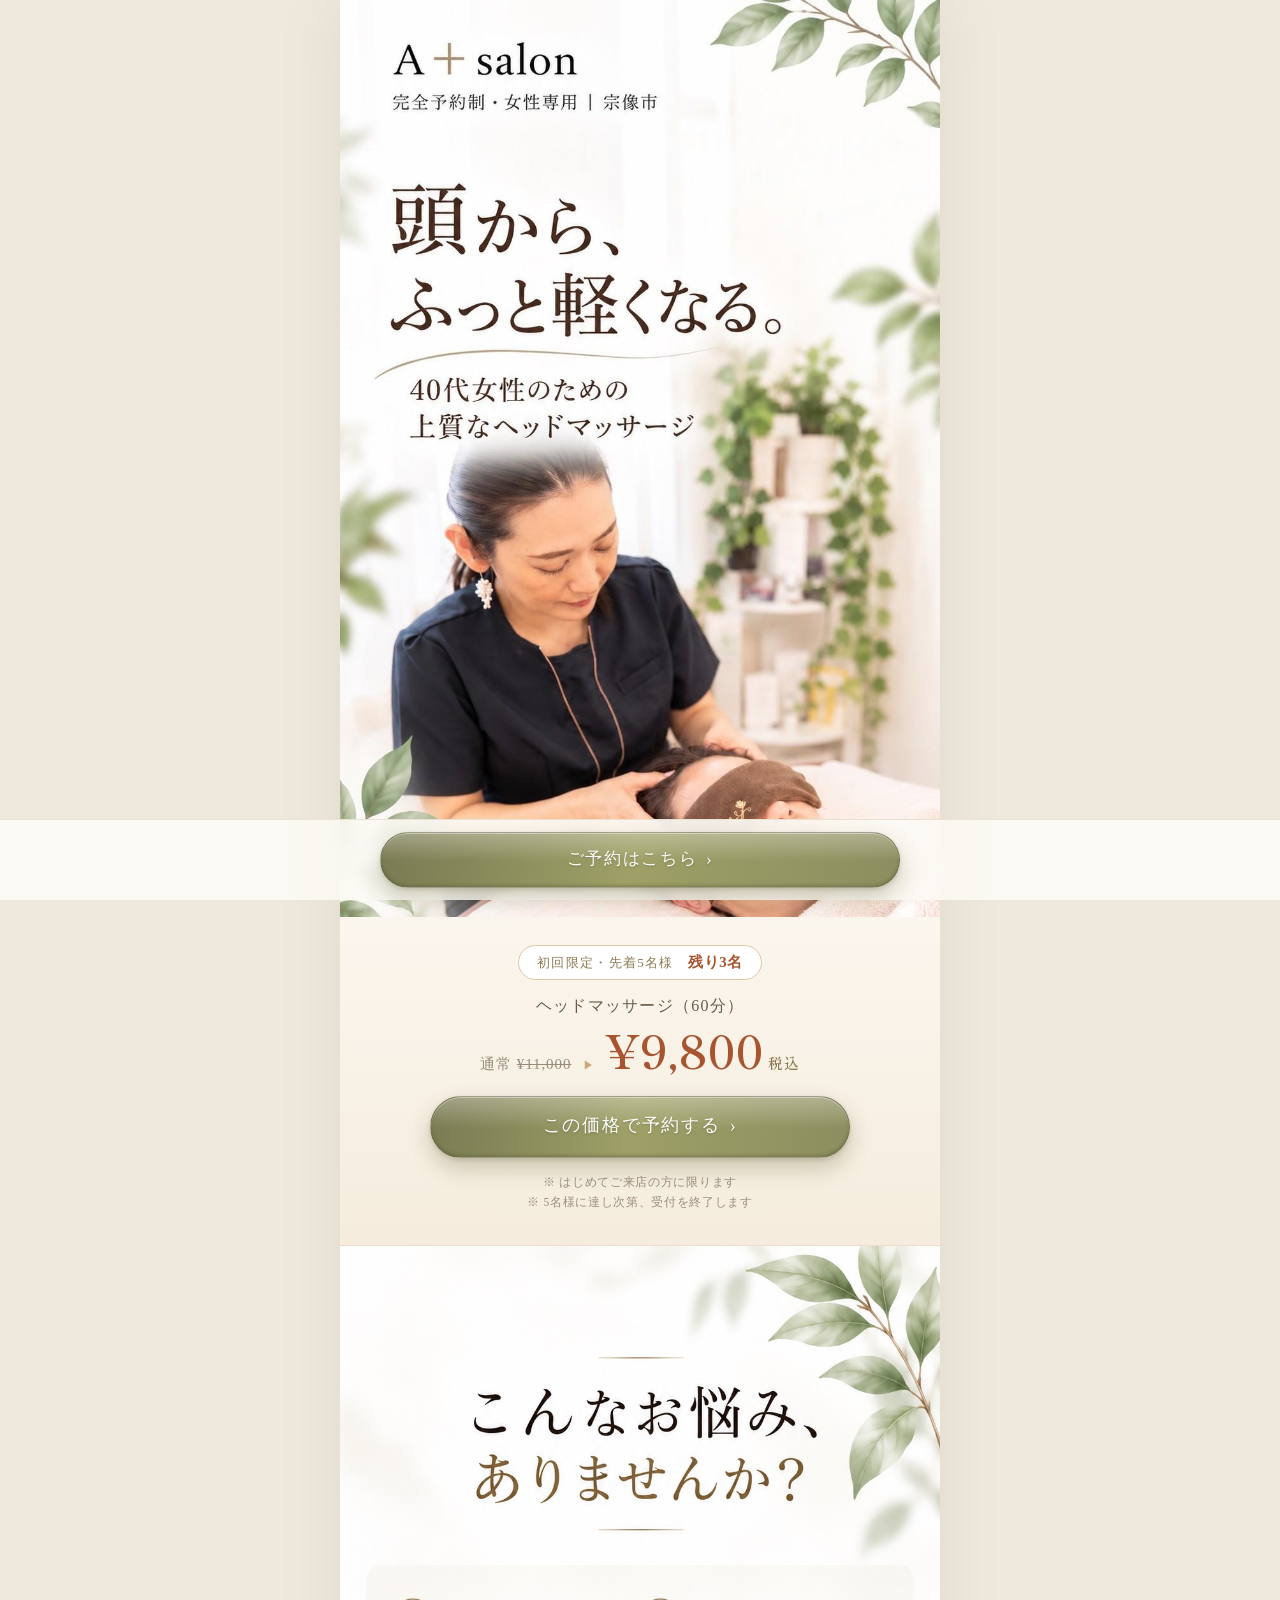
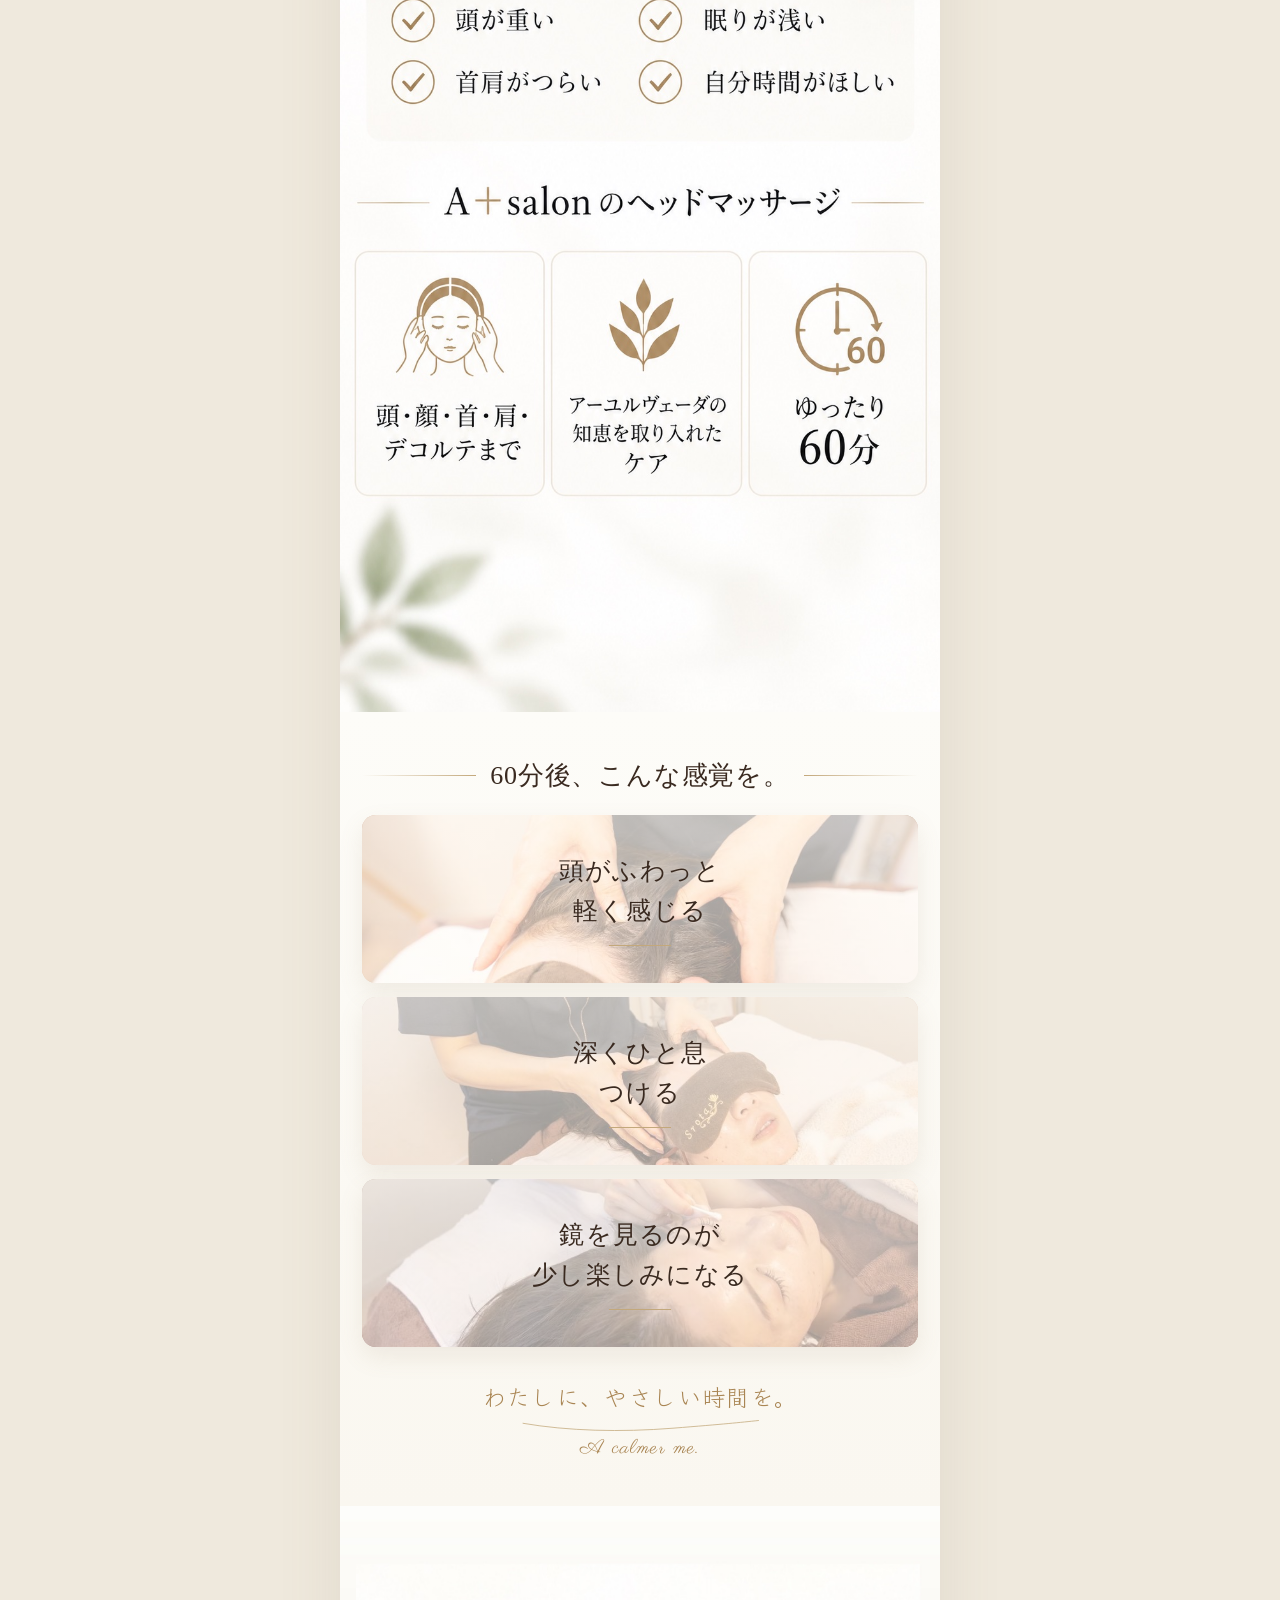
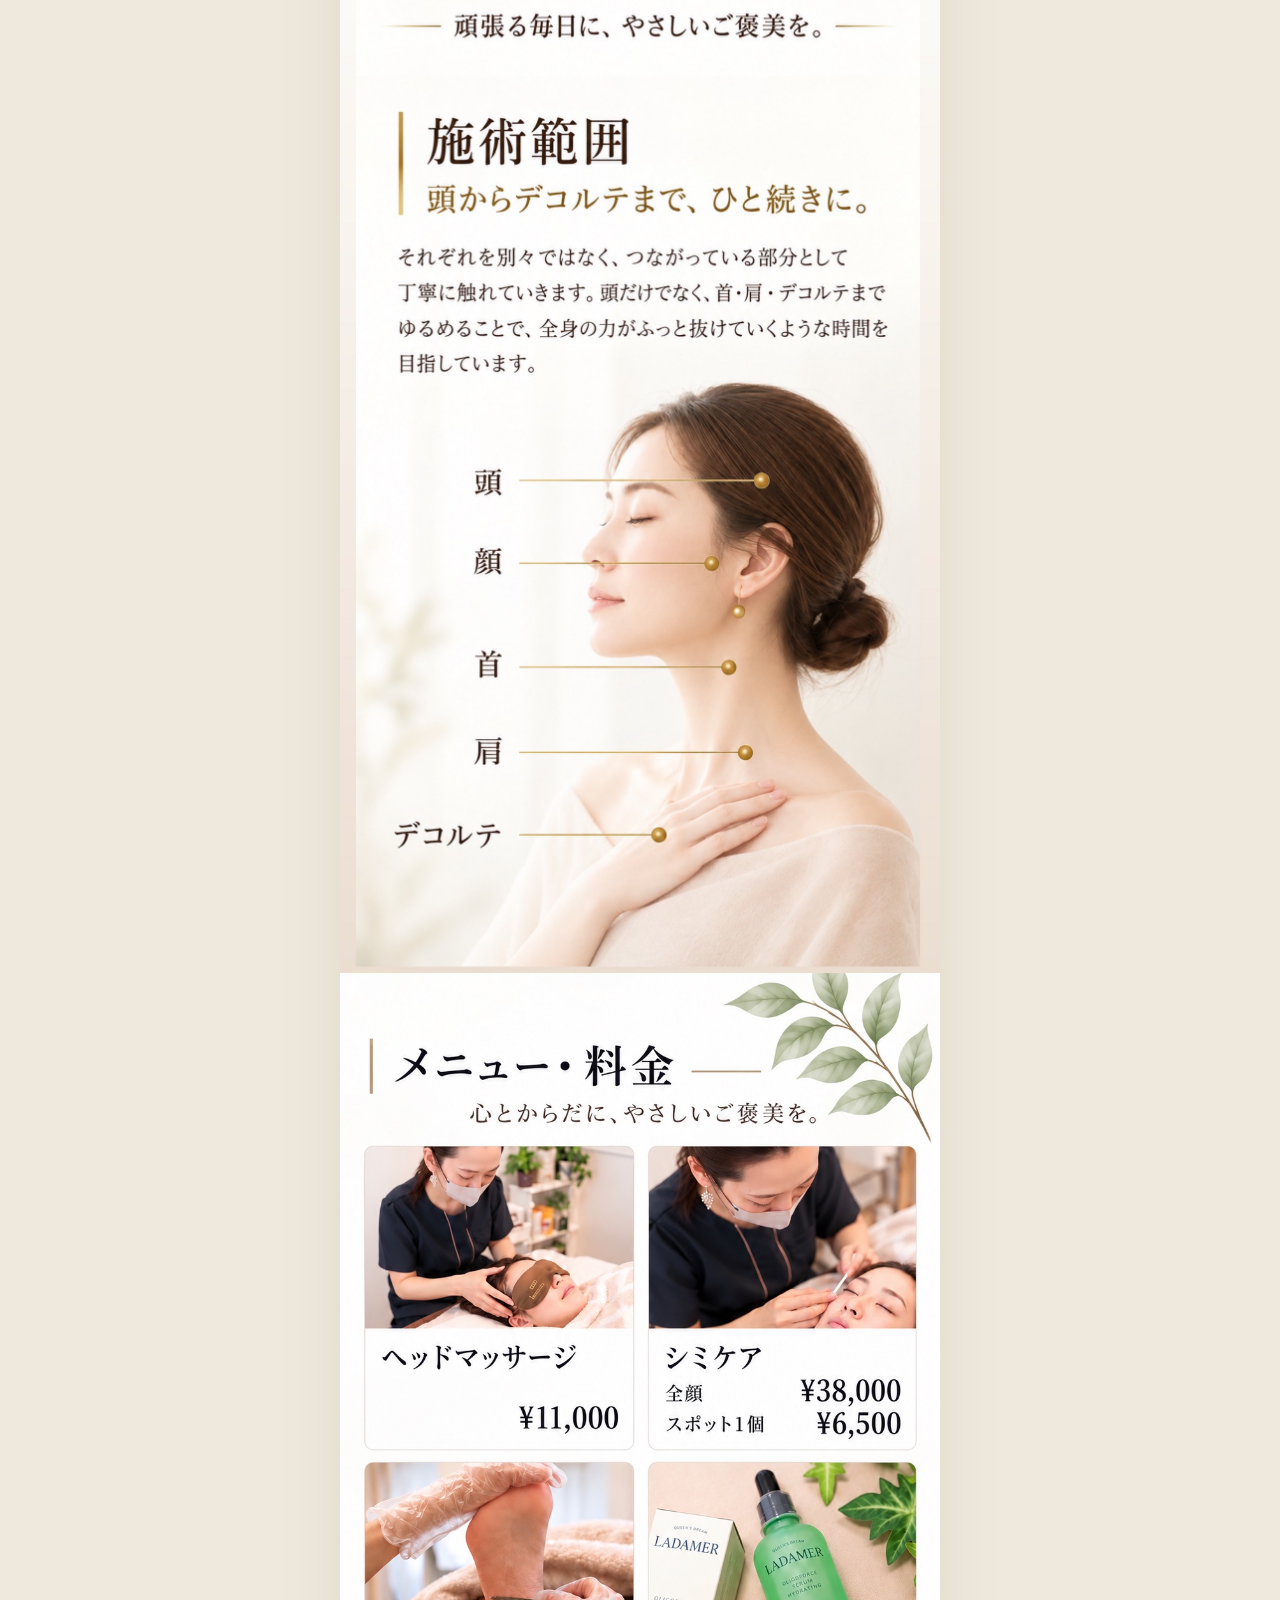
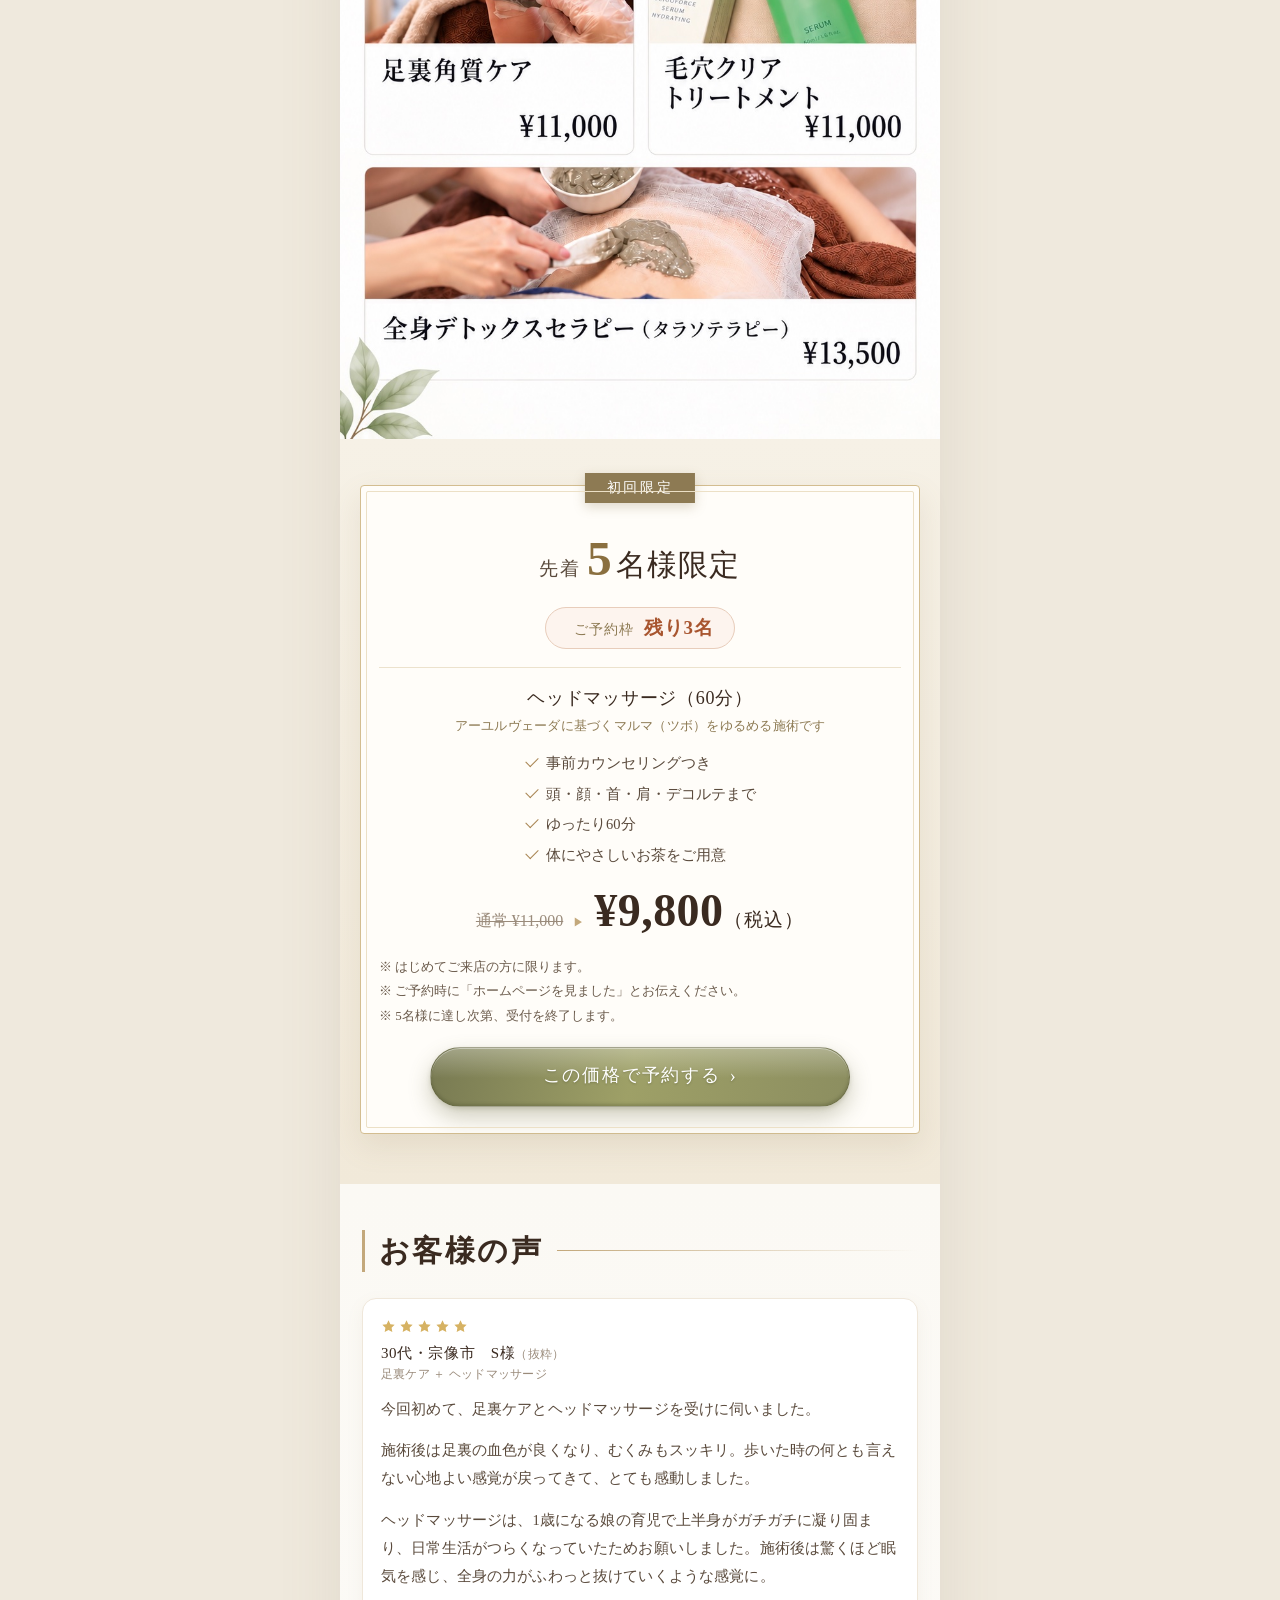
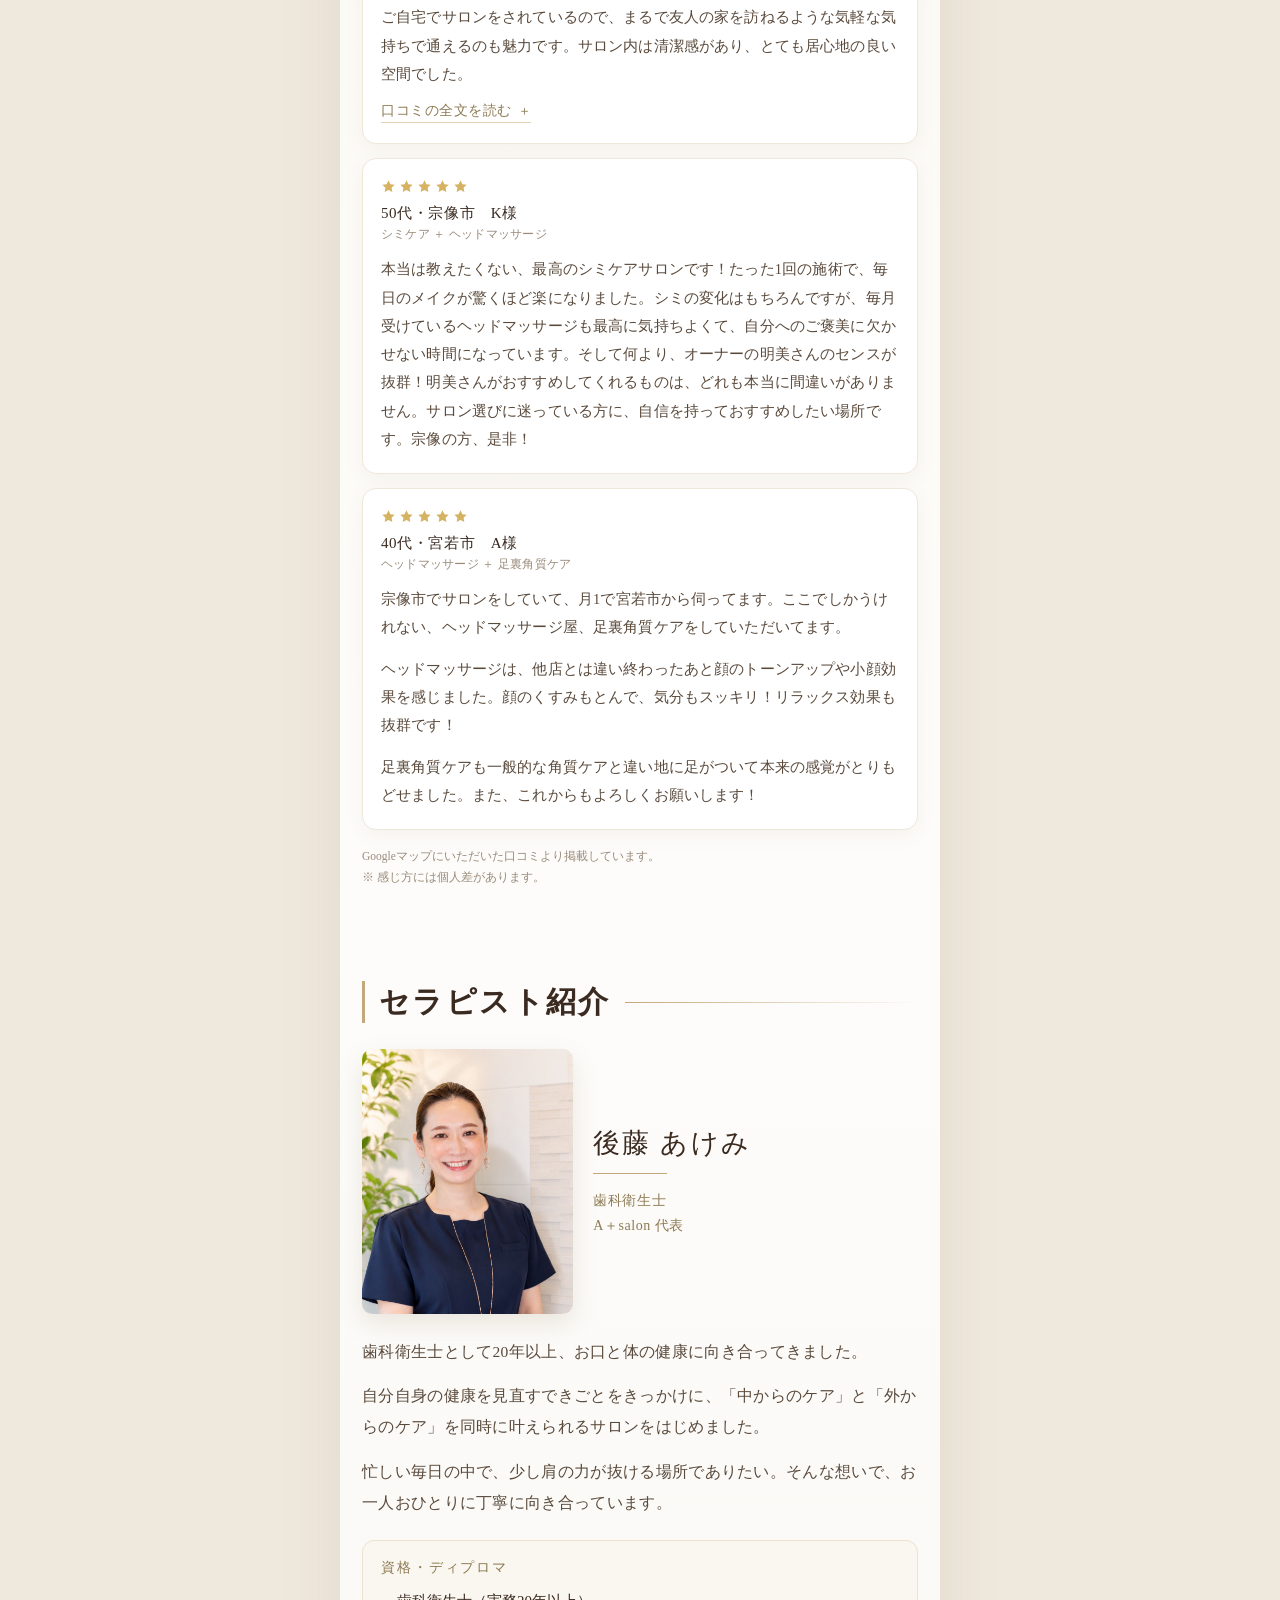
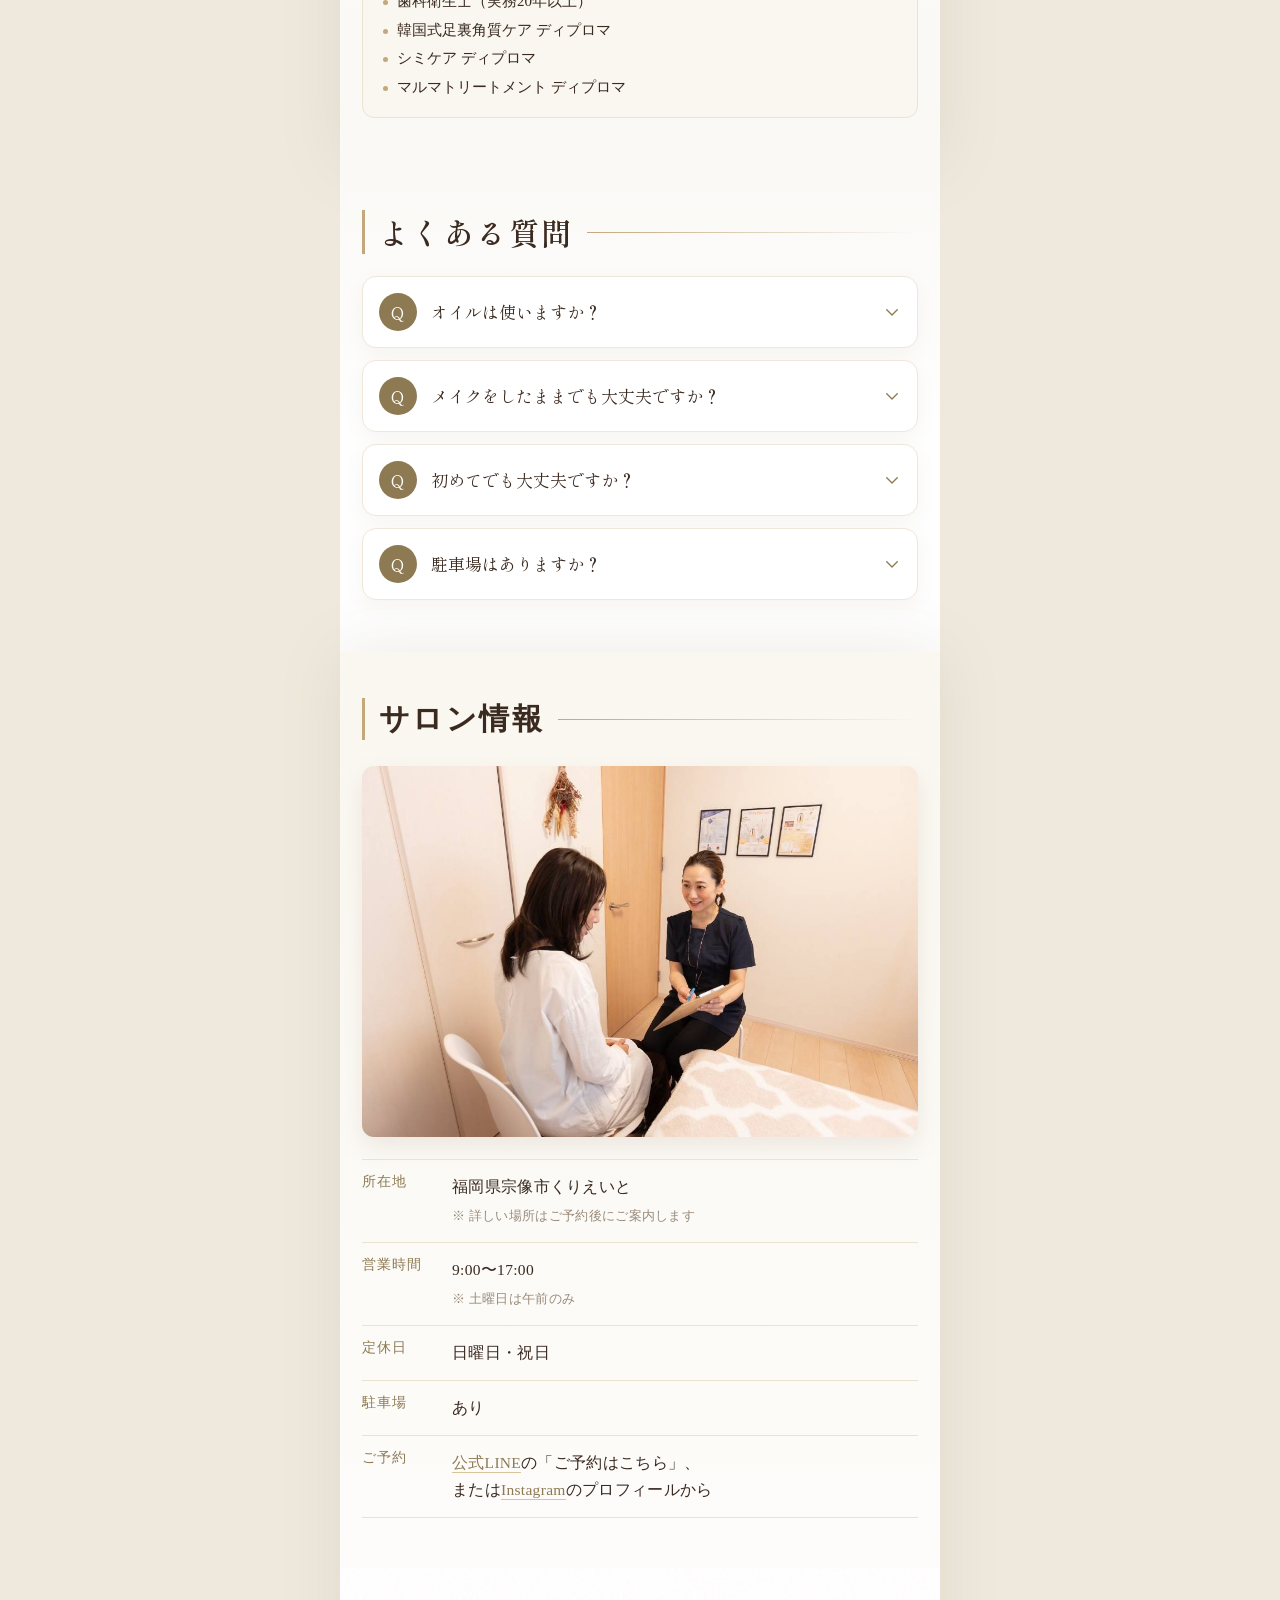
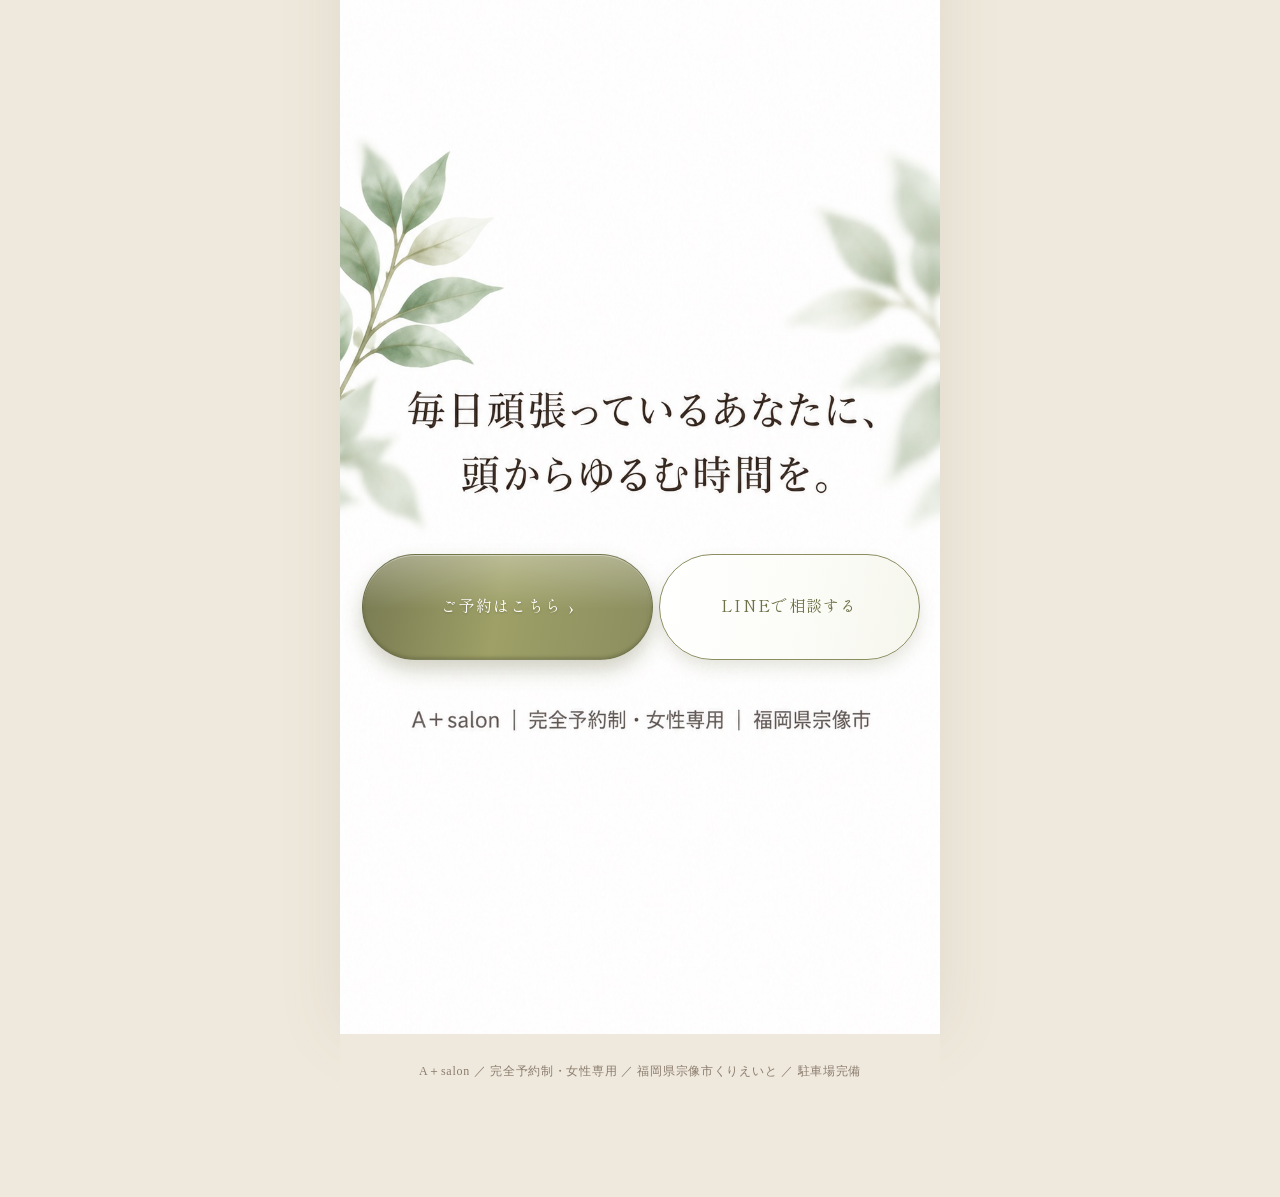
==== index.html @ 164ab4ea "ファーストビューのCTAを1つに統合し、¥11,000→¥9,800 を明示 - 1枚目の画像に描かれていたボタンをトリミングで除去（lp-01.jpg） - 画像の上に重ねていた「ご予約はこちら」と" ====
<!DOCTYPE html>
<html lang="ja">
<head>
<meta charset="UTF-8">
<meta name="viewport" content="width=device-width, initial-scale=1, viewport-fit=cover">
<title>A＋salon｜40代女性のための上質なヘッドマッサージ（福岡県宗像市・完全予約制／女性専用）</title>
<meta name="description" content="福岡県宗像市のA＋salon。頭・顔・首・肩・デコルテまで、アーユルヴェーダの知恵を取り入れたヘッドマッサージでゆったり60分。完全予約制・女性専用。">
<meta property="og:title" content="A＋salon｜頭から、ふっと軽くなる。">
<meta property="og:description" content="40代女性のための上質なヘッドマッサージ。わたしに、やさしい時間を。">
<meta property="og:type" content="website">
<meta property="og:image" content="assets/images/lp-01.jpg">
<link rel="preconnect" href="https://fonts.googleapis.com">
<link rel="preconnect" href="https://fonts.gstatic.com" crossorigin>
<link href="https://fonts.googleapis.com/css2?family=Klee+One&family=Parisienne&family=Shippori+Mincho:wght@400;500;600&display=swap" rel="stylesheet">
<style>
  *,*::before,*::after{ box-sizing:border-box; }
  html{ -webkit-text-size-adjust:100%; }
  body{
    margin:0;
    background:#efe9dd;
    color:#3a2a20;
    font-family:"Hiragino Mincho ProN","Yu Mincho",serif;
    /* 固定ボタンの高さぶん、下に余白をとる */
    padding-bottom:calc(84px + env(safe-area-inset-bottom, 0px));
  }
  /* デザイン画像をそのまま縦に並べるだけ（すき間なし） */
  .lp{
    max-width:600px;
    margin:0 auto;
    background:#fcfaf5;
    box-shadow:0 0 60px rgba(120,100,70,.12);
  }
  .lp img{
    display:block;
    width:100%;
    height:auto;
    margin:0;
    vertical-align:bottom;
  }

  /* 最後の画像の上に置くリンク（見た目は透明） */
  .lp__linked{ position:relative; display:block; }
/* 画像の上に置く本物のボタン（画像に描かれたボタンを覆っています） */
  .lp__imgbtn{
    position:absolute;
    display:flex;
    align-items:center;
    justify-content:center;
    gap:.4em;
    border-radius:999px;
    text-decoration:none;
    white-space:nowrap;
    letter-spacing:.08em;
    font-family:"Shippori Mincho","Hiragino Mincho ProN","Yu Mincho",serif;
    transition:background-position 1.1s ease, transform .25s ease, box-shadow .25s ease;
    -webkit-tap-highlight-color:rgba(140,142,96,.2);
  }
  .lp__imgbtn .lp__btn-label{
    position:relative;
    display:inline-block;
    padding-bottom:3px;
  }
  .lp__imgbtn .lp__btn-label::after{
    content:"";
    position:absolute;
    left:0;
    right:0;
    bottom:0;
    height:1.4px;
    border-radius:2px;
    transform:scaleX(0);
    transform-origin:left center;
    transition:transform .4s cubic-bezier(.22,.61,.36,1);
  }
  @media (hover:hover){
    .lp__imgbtn:hover{ background-position:100% 50%; transform:translateY(-2px); }
    .lp__imgbtn:hover .lp__btn-label::after{ transform:scaleX(1); }
  }
  .lp__imgbtn:active{ transform:translateY(1px); }
  .lp__imgbtn:focus-visible{ outline:3px solid #c3a87b; outline-offset:3px; }
  .lp__imgbtn:focus-visible .lp__btn-label::after{ transform:scaleX(1); }

  /* 1枚目：ゴールドブラウン */
  .lp__imgbtn--gold{
    color:#fff;
    font-size:clamp(12px,3.8vw,18px);
    border:1px solid rgba(118,101,64,.55);
    background-image:
      linear-gradient(180deg, rgba(255,255,255,.28) 0%, rgba(255,255,255,0) 52%),
      linear-gradient(100deg, #8a7750 0%, #a89265 22%, #99875f 46%, #b09a6c 70%, #8a7750 100%);
    background-size:100% 100%, 220% 100%;
    background-position:0 0, 0% 50%;
    box-shadow:
      0 10px 20px rgba(120,100,62,.30),
      inset 0 1px 0 rgba(255,255,255,.38),
      inset 0 -2px 3px rgba(90,74,42,.26);
    text-shadow:0 1px 2px rgba(90,74,42,.32);
  }
  .lp__imgbtn--gold .lp__btn-label::after{ background:rgba(255,255,255,.92); }

  /* 8枚目：ご予約（オリーブ） */
  .lp__imgbtn--olive{
    color:#fff;
    font-size:clamp(11px,3.4vw,16px);
    border:1px solid rgba(90,92,55,.55);
    background-image:
      linear-gradient(180deg, rgba(255,255,255,.30) 0%, rgba(255,255,255,0) 52%),
      linear-gradient(100deg, #787a52 0%, #9ea067 22%, #8c8e60 46%, #a3a56c 70%, #787a52 100%);
    background-size:100% 100%, 220% 100%;
    background-position:0 0, 0% 50%;
    box-shadow:
      0 10px 20px rgba(105,107,64,.30),
      inset 0 1px 0 rgba(255,255,255,.40),
      inset 0 -2px 3px rgba(70,72,40,.28);
    text-shadow:0 1px 2px rgba(70,72,40,.32);
  }
  .lp__imgbtn--olive .lp__btn-label::after{ background:rgba(255,255,255,.92); }

  /* 8枚目：LINE（白地に線） */
  .lp__imgbtn--line{
    color:#6f7148;
    font-size:clamp(11px,3.4vw,16px);
    border:1.5px solid #8c8e60;
    background-image:
      linear-gradient(100deg, #ffffff 0%, #fbfbf6 30%, #f4f5ea 50%, #fbfbf6 70%, #ffffff 100%);
    background-size:220% 100%;
    background-position:0% 50%;
    box-shadow:0 8px 16px rgba(105,107,64,.16);
  }
  .lp__imgbtn--line .lp__btn-label::after{ background:#8c8e60; }

  .lp__imgbtn--reserve{ left:3.7%;  top:54.9%;  width:48.5%;  height:10.0%; }
  .lp__imgbtn--linepos{ left:53.2%;  top:54.9%;  width:43.4%;  height:10.0%; }

  .foot{
    max-width:600px;
    margin:0 auto;
    padding:26px 24px calc(30px + env(safe-area-inset-bottom, 0px));
    background:#efe9dd;
    text-align:center;
    font-size:12px;
    line-height:1.9;
    letter-spacing:.06em;
    color:#8b7c6d;
  }

  /* スマホで常に出しておく予約ボタン（不要なら .fixed-cta ごと削除してください） */
  .fixed-cta{
    position:fixed;
    transition:transform .3s ease, opacity .3s ease;
    left:0; right:0; bottom:0;
    z-index:10;
    display:flex;
    justify-content:center;
    padding:12px 16px calc(12px + env(safe-area-inset-bottom, 0px));
    background:rgba(252,250,245,.92);
    backdrop-filter:blur(6px);
    border-top:1px solid #ece2d1;
  }
  .fixed-cta.is-hidden{
    transform:translateY(130%);
    opacity:0;
    pointer-events:none;
  }
.fixed-cta a{
  position:relative;
  display:flex;
  align-items:center;
  justify-content:center;
  gap:.5em;
  border-radius:999px;
  color:#fff;
  text-decoration:none;
  letter-spacing:.1em;
  border:1px solid rgba(90,92,55,.55);
  background-image:
    linear-gradient(180deg, rgba(255,255,255,.30) 0%, rgba(255,255,255,0) 52%),
    linear-gradient(100deg, #787a52 0%, #9ea067 22%, #8c8e60 46%, #a3a56c 70%, #787a52 100%);
  background-size:100% 100%, 220% 100%;
  background-position:0 0, 0% 50%;
  background-repeat:no-repeat;
  box-shadow:
    0 10px 22px rgba(105,107,64,.32),
    0 2px 4px rgba(105,107,64,.20),
    inset 0 1px 0 rgba(255,255,255,.40),
    inset 0 -2px 3px rgba(70,72,40,.28);
  text-shadow:0 1px 2px rgba(70,72,40,.35);
  transition:background-position 1.1s ease, transform .25s ease, box-shadow .25s ease;
}
.fixed-cta a .lp__btn-label{
  position:relative;
  display:inline-block;
  padding-bottom:3px;
}
.fixed-cta a .lp__btn-label::after{
  content:"";
  position:absolute;
  left:0;
  right:0;
  bottom:0;
  height:1.5px;
  background:rgba(255,255,255,.92);
  border-radius:2px;
  transform:scaleX(0);
  transform-origin:left center;
  transition:transform .4s cubic-bezier(.22,.61,.36,1);
}
@media (hover:hover){
  .fixed-cta a:hover{
    background-position:0 0, 100% 50%;
    transform:translateY(-2px);
    box-shadow:
      0 16px 30px rgba(105,107,64,.38),
      0 3px 6px rgba(105,107,64,.24),
      inset 0 1px 0 rgba(255,255,255,.50),
      inset 0 -2px 3px rgba(70,72,40,.28);
  }
  .fixed-cta a:hover .lp__btn-label::after{ transform:scaleX(1); }
}
.fixed-cta a:active{
  transform:translateY(1px);
  box-shadow:
    0 4px 10px rgba(105,107,64,.30),
    inset 0 2px 5px rgba(70,72,40,.35);
}
.fixed-cta a:focus-visible{ outline:3px solid #c3a87b; outline-offset:3px; }
.fixed-cta a:focus-visible .lp__btn-label::after{ transform:scaleX(1); }
.fixed-cta a{
  width:100%;
  max-width:520px;
  min-height:56px;
  font-size:clamp(14px,4.3vw,17px);
}
  @media (prefers-reduced-motion:no-preference){
    .fixed-cta a{ transition:opacity .2s ease; }
    .fixed-cta a:hover{ opacity:.85; }
  }

  /* 60分後、こんな感覚を。 */
  .lp__feel{
    padding:46px 22px 44px;
    background:linear-gradient(180deg,#fdfcf8 0%,#faf7f0 100%);
  }
  .lp__feel-head{
    display:flex;
    align-items:center;
    gap:14px;
    margin:0 0 22px;
    font-size:clamp(19px,5.6vw,26px);
    font-weight:500;
    letter-spacing:.03em;
    color:#3a2a20;
    white-space:nowrap;
  }
  .lp__feel-head::before,
  .lp__feel-head::after{
    content:"";
    flex:1 1 auto;
    height:1px;
    background:linear-gradient(90deg,transparent,#c3a87b);
  }
  .lp__feel-head::after{ background:linear-gradient(90deg,#c3a87b,transparent); }
  .lp__feel-list{ display:flex; flex-direction:column; gap:14px; }
  .lp__feel-card{
    position:relative;
    margin:0;
    min-height:168px;
    display:flex;
    align-items:center;
    justify-content:center;
    border-radius:14px;
    overflow:hidden;
    box-shadow:0 10px 24px rgba(150,125,90,.12);
  }
  .lp__feel-card img{
    position:absolute;
    inset:0;
    width:100%;
    height:100%;
    object-fit:cover;
  }
  .lp__feel-card::after{
    content:"";
    position:absolute;
    inset:0;
    background:linear-gradient(180deg,rgba(255,253,248,.72),rgba(255,253,248,.60));
  }
  .lp__feel-card figcaption{
    position:relative;
    z-index:1;
    padding:24px 18px 26px;
    text-align:center;
    font-size:clamp(17px,5.4vw,25px);
    line-height:1.6;
    letter-spacing:.05em;
    color:#3a2a20;
    text-shadow:0 1px 12px rgba(255,255,255,.95);
  }
  .lp__feel-card figcaption::after{
    content:"";
    display:block;
    width:62px;
    height:1px;
    margin:14px auto 0;
    background:#c3a87b;
  }
  .lp__script{ margin:32px 0 0; text-align:center; color:#a98553; }
  .lp__script-ja{
    display:block;
    font-family:"Klee One","Shippori Mincho",serif;
    font-size:clamp(17px,5.2vw,23px);
    letter-spacing:.06em;
  }
  .lp__swash{ display:block; width:min(240px,70%); height:14px; margin:4px auto; color:#c6ad80; }
  .lp__script-en{
    display:block;
    font-family:"Parisienne",cursive;
    font-size:clamp(15px,4.6vw,20px);
    letter-spacing:.06em;
  }

  /* サロン情報 */
  .lp__salon{
    padding:46px 22px 50px;
    background:linear-gradient(180deg,#faf7f0 0%,#fdfcfa 100%);
  }
  .lp__salon-photo{ margin:0 0 22px; }
  .lp__salon-photo img{
    width:100%;
    height:auto;
    border-radius:12px;
    box-shadow:0 10px 24px rgba(150,125,90,.14);
  }
  .lp__info{ margin:0; }
  .lp__info > div{
    display:grid;
    grid-template-columns:78px 1fr;
    gap:12px;
    padding:13px 0;
    border-bottom:1px solid #ece2d1;
  }
  .lp__info > div:first-child{ border-top:1px solid #ece2d1; }
  .lp__info dt{
    font-size:clamp(12.5px,3.5vw,14px);
    letter-spacing:.08em;
    color:#8d7a53;
  }
  .lp__info dd{
    margin:0;
    font-size:clamp(13px,3.8vw,15.5px);
    line-height:1.8;
    letter-spacing:.02em;
    color:#3a2a20;
  }  .lp__link{
    color:#8d7a53;
    text-decoration:none;
    border-bottom:1px solid #d8c49a;
    padding-bottom:1px;
  }
  .lp__link:focus-visible{ outline:2px solid #c3a87b; outline-offset:2px; }

  .lp__info dd span{ font-size:.82em; color:#9a8b7b; }

  /* 特別価格（初回限定） */
  .lp__offer{
    padding:46px 20px 50px;
    background:linear-gradient(180deg,#f6f1e6 0%,#f1e9d9 100%);
  }
  .lp__offer-box{
    position:relative;
    background:#fffdf9;
    border:1px solid #d3bd90;
    border-radius:4px;
    padding:34px 18px 26px;
    text-align:center;
    box-shadow:0 12px 30px rgba(150,125,90,.14);
  }
  .lp__offer-box::after{
    content:"";
    position:absolute;
    inset:5px;
    border:1px solid #ece0c6;
    border-radius:2px;
    pointer-events:none;
  }
  .lp__offer-seal{
    position:absolute;
    top:-13px;
    left:50%;
    transform:translateX(-50%);
    margin:0;
    padding:6px 22px;
    background:#8d7a53;
    color:#fff;
    font-size:clamp(12px,3.4vw,14px);
    letter-spacing:.18em;
    white-space:nowrap;
    box-shadow:0 4px 12px rgba(141,122,83,.28);
  }
  .lp__offer-limit{
    margin:6px 0 0;
    font-size:clamp(22px,6.6vw,30px);
    line-height:1.35;
    letter-spacing:.04em;
    color:#3a2a20;
  }
  .lp__offer-limit span{
    font-size:.62em;
    letter-spacing:.08em;
    color:#5a4a3c;
    padding-right:.2em;
  }
  .lp__offer-limit b{
    font-size:1.65em;
    font-weight:600;
    color:#8a6f3f;
    padding:0 .06em;
  }
  .lp__remain{
    display:inline-flex;
    align-items:baseline;
    gap:2px;
    margin:14px 0 0;
    padding:7px 20px;
    border-radius:999px;
    background:#fdf4ee;
    border:1px solid #e8cdbb;
    font-size:clamp(12px,3.4vw,14px);
    letter-spacing:.08em;
    color:#8d7a53;
  }
  .lp__remain b{
    font-size:1.35em;
    font-weight:600;
    letter-spacing:.04em;
    color:#a8552f;
  }

  .lp__offer-main{
    margin-top:18px;
    padding-top:18px;
    border-top:1px solid #ece2cd;
  }
  .lp__offer-menu{
    margin:0;
    font-size:clamp(15px,4.4vw,18px);
    letter-spacing:.04em;
    color:#3a2a20;
  }
  .lp__offer-menu span{
    display:block;
    margin-top:6px;
    font-size:clamp(11px,3.1vw,12.5px);
    line-height:1.7;
    letter-spacing:.02em;
    color:#8d7a53;
  }
  .lp__offer-incl{
    display:inline-flex;
    flex-direction:column;
    gap:6px;
    margin:14px 0 0;
    padding:0;
    list-style:none;
    text-align:left;
  }
  .lp__offer-incl li{
    position:relative;
    padding-left:22px;
    font-size:clamp(12.5px,3.5vw,14.5px);
    line-height:1.7;
    color:#5a4a3c;
  }
  .lp__offer-incl li::before{
    content:"";
    position:absolute;
    left:2px;
    top:.42em;
    width:12px;
    height:7px;
    border-left:1.6px solid #a98553;
    border-bottom:1.6px solid #a98553;
    transform:rotate(-45deg);
  }
  .lp__offer-price{
    display:flex;
    align-items:baseline;
    justify-content:center;
    flex-wrap:wrap;
    gap:2px 10px;
    margin:16px 0 0;
  }
  .lp__offer-was{
    font-size:clamp(13px,3.8vw,16px);
    color:#9a8b7b;
    text-decoration:line-through;
    text-decoration-thickness:1px;
  }
  .lp__offer-arrow{ font-size:11px; color:#c3a87b; }
  .lp__offer-now{
    font-size:clamp(34px,10vw,46px);
    font-weight:600;
    letter-spacing:.01em;
    color:#3a2a20;
    font-variant-numeric:tabular-nums;
  }
  .lp__offer-now span{ font-size:.42em; font-weight:400; letter-spacing:.06em; }
  .lp__offer-note{
    margin:18px 0 0;
    font-size:clamp(11.5px,3.3vw,13px);
    line-height:1.9;
    color:#6b5b4c;
    text-align:left;
  }
.lp__offer-btn{
  position:relative;
  display:flex;
  align-items:center;
  justify-content:center;
  gap:.5em;
  border-radius:999px;
  color:#fff;
  text-decoration:none;
  letter-spacing:.1em;
  border:1px solid rgba(90,92,55,.55);
  background-image:
    linear-gradient(180deg, rgba(255,255,255,.30) 0%, rgba(255,255,255,0) 52%),
    linear-gradient(100deg, #787a52 0%, #9ea067 22%, #8c8e60 46%, #a3a56c 70%, #787a52 100%);
  background-size:100% 100%, 220% 100%;
  background-position:0 0, 0% 50%;
  background-repeat:no-repeat;
  box-shadow:
    0 10px 22px rgba(105,107,64,.32),
    0 2px 4px rgba(105,107,64,.20),
    inset 0 1px 0 rgba(255,255,255,.40),
    inset 0 -2px 3px rgba(70,72,40,.28);
  text-shadow:0 1px 2px rgba(70,72,40,.35);
  transition:background-position 1.1s ease, transform .25s ease, box-shadow .25s ease;
}
.lp__offer-btn .lp__btn-label{
  position:relative;
  display:inline-block;
  padding-bottom:3px;
}
.lp__offer-btn .lp__btn-label::after{
  content:"";
  position:absolute;
  left:0;
  right:0;
  bottom:0;
  height:1.5px;
  background:rgba(255,255,255,.92);
  border-radius:2px;
  transform:scaleX(0);
  transform-origin:left center;
  transition:transform .4s cubic-bezier(.22,.61,.36,1);
}
@media (hover:hover){
  .lp__offer-btn:hover{
    background-position:0 0, 100% 50%;
    transform:translateY(-2px);
    box-shadow:
      0 16px 30px rgba(105,107,64,.38),
      0 3px 6px rgba(105,107,64,.24),
      inset 0 1px 0 rgba(255,255,255,.50),
      inset 0 -2px 3px rgba(70,72,40,.28);
  }
  .lp__offer-btn:hover .lp__btn-label::after{ transform:scaleX(1); }
}
.lp__offer-btn:active{
  transform:translateY(1px);
  box-shadow:
    0 4px 10px rgba(105,107,64,.30),
    inset 0 2px 5px rgba(70,72,40,.35);
}
.lp__offer-btn:focus-visible{ outline:3px solid #c3a87b; outline-offset:3px; }
.lp__offer-btn:focus-visible .lp__btn-label::after{ transform:scaleX(1); }
.lp__offer-btn{
  margin:18px auto 0;
  max-width:420px;
  min-height:60px;
  font-size:clamp(15px,4.6vw,18px);
}


  /* ファーストビュー直下：ページ上部で見せる予約ボタンはここ1つだけ */
  .lp__first{
    padding:28px 22px 32px;
    background:linear-gradient(180deg,#fbf6ee 0%,#f5ecdd 100%);
    border-bottom:1px solid #ebdfcc;
    text-align:center;
  }
  .lp__first-badge{
    display:inline-block;
    margin:0;
    padding:7px 18px;
    border:1px solid #ddc7a7;
    border-radius:999px;
    background:#fff;
    font-size:clamp(11px,3.2vw,13px);
    letter-spacing:.1em;
    color:#8d7a53;
  }
  .lp__first-badge b{
    font-weight:600;
    font-size:1.15em;
    letter-spacing:.04em;
    color:#a8552f;
  }
  .lp__first-menu{
    margin:16px 0 0;
    font-size:clamp(13px,3.9vw,16px);
    letter-spacing:.08em;
    color:#6b5b48;
  }
  .lp__first-price{
    display:flex;
    align-items:baseline;
    justify-content:center;
    flex-wrap:wrap;
    gap:4px 12px;
    margin:6px 0 0;
  }
  .lp__first-was{
    font-size:clamp(13px,3.7vw,15px);
    letter-spacing:.06em;
    color:#9b8c79;
  }
  .lp__first-was s{ text-decoration-thickness:1px; }
  .lp__first-arrow{
    font-size:11px;
    color:#c9a87c;
  }
  .lp__first-now{
    font-family:"Shippori Mincho","Hiragino Mincho ProN","Yu Mincho",serif;
    font-size:clamp(34px,10vw,46px);
    font-weight:600;
    line-height:1.15;
    letter-spacing:.02em;
    color:#a8552f;
  }
  .lp__first-now span{
    margin-left:4px;
    font-size:.32em;
    letter-spacing:.06em;
    color:#8d7a53;
  }
  .lp__first-note{
    margin:14px 0 0;
    font-size:11.5px;
    line-height:1.8;
    letter-spacing:.06em;
    color:#9c8f7e;
  }
  .lp__first-btn{ margin-top:20px; min-height:62px; }

  /* お客様の声 */
  .lp__voice{
    padding:46px 22px 50px;
    background:linear-gradient(180deg,#fbf9f4 0%,#fdfcfa 100%);
  }
  .lp__voice-list{ display:flex; flex-direction:column; gap:14px; }
  .lp__voice-card{
    background:#fff;
    border:1px solid #efe7da;
    border-radius:14px;
    padding:20px 18px;
    box-shadow:0 6px 18px rgba(150,125,90,.07);
  }
  .lp__stars{ display:flex; gap:3px; color:#d6b263; margin-bottom:10px; }
  .lp__star{ width:15px; height:15px; }
  .lp__voice-who{
    margin:0 0 12px;
    font-size:clamp(13px,3.8vw,15px);
    letter-spacing:.04em;
    color:#3a2a20;
  }
  .lp__voice-who span{
    display:block;
    margin-top:3px;
    font-size:.82em;
    letter-spacing:.02em;
    color:#9a8b7b;
  }
  .lp__voice-card p:not(.lp__voice-who){
    margin:0 0 .9em;
    font-size:clamp(12.5px,3.6vw,14.5px);
    line-height:1.95;
    letter-spacing:.01em;
    color:#5a4a3c;
  }
  .lp__voice-card p:last-child{ margin-bottom:0; }
  .lp__voice-note{
    margin:16px 0 0;
    font-size:11.5px;
    line-height:1.8;
    color:#9a8b7b;
  }

  .lp__voice-who em{
    font-style:normal;
    font-size:.82em;
    color:#9a8b7b;
    letter-spacing:.02em;
  }
  .lp__more{ margin-top:6px; }
  .lp__more > summary{
    list-style:none;
    cursor:pointer;
    display:inline-flex;
    align-items:center;
    gap:6px;
    font-size:clamp(12px,3.4vw,13.5px);
    letter-spacing:.04em;
    color:#8d7a53;
    border-bottom:1px solid #e0d2b4;
    padding-bottom:2px;
  }
  .lp__more > summary::-webkit-details-marker{ display:none; }
  .lp__more > summary::marker{ content:""; }
  .lp__more > summary::after{ content:"＋"; font-size:.95em; }
  .lp__more[open] > summary::after{ content:"−"; }
  .lp__more[open] > summary{ margin-bottom:10px; }
  .lp__more > summary:focus-visible{ outline:2px solid #c3a87b; outline-offset:3px; }

  /* セラピスト紹介（写真サイズは .lp__photo の width で調整できます） */
  .lp__therapist{
    padding:44px 22px 46px;
    background:linear-gradient(180deg,#fdfcfa 0%,#faf9f6 100%);
  }
  .lp__head{
    display:flex;
    align-items:center;
    gap:14px;
    margin:0 0 26px;
    padding-left:14px;
    border-left:3px solid #c3a87b;
    font-size:clamp(22px,6.8vw,30px);
    font-weight:600;
    letter-spacing:.08em;
    line-height:1.4;
    color:#3a2a20;
    white-space:nowrap;
  }
  .lp__head::after{
    content:"";
    flex:1 1 auto;
    height:1px;
    background:linear-gradient(90deg,#c3a87b,rgba(195,168,123,0));
  }
  .lp__thera-body{
    display:grid;
    grid-template-columns:38% 1fr;
    gap:20px;
    align-items:center;
  }
  .lp__photo{ margin:0; }
  .lp__photo img{
    width:100%;
    height:auto;
    border-radius:10px;
    box-shadow:0 10px 24px rgba(150,125,90,.16);
  }
  .lp__name{
    margin:0;
    font-size:clamp(20px,6vw,27px);
    letter-spacing:.08em;
    color:#3a2a20;
  }
  .lp__name::after{
    content:"";
    display:block;
    width:74px;
    height:1px;
    margin:12px 0 14px;
    background:#c3a87b;
  }
  .lp__msg{
    margin:0;
    font-size:clamp(12.5px,3.7vw,15px);
    line-height:2;
    letter-spacing:.02em;
    color:#5a4a3c;
  }

  .lp__role{
    margin:10px 0 0;
    font-size:clamp(12px,3.4vw,14px);
    line-height:1.8;
    letter-spacing:.04em;
    color:#8d7a53;
  }
  .lp__thera-text{ margin-top:22px; }
  .lp__thera-text p{
    margin:0 0 .9em;
    font-size:clamp(13px,3.7vw,15.5px);
    line-height:2;
    letter-spacing:.02em;
    color:#5a4a3c;
  }
  .lp__thera-text p:last-child{ margin-bottom:0; }
  .lp__credit{
    margin-top:22px;
    padding:18px 18px 16px;
    background:#faf7f0;
    border:1px solid #ece2d1;
    border-radius:12px;
  }
  .lp__credit-title{
    margin:0 0 10px;
    font-size:clamp(12px,3.3vw,13.5px);
    letter-spacing:.14em;
    color:#8d7a53;
  }
  .lp__credit ul{ margin:0; padding:0; list-style:none; }
  .lp__credit li{
    position:relative;
    padding-left:16px;
    font-size:clamp(12.5px,3.6vw,15px);
    line-height:1.9;
    color:#3a2a20;
  }
  .lp__credit li::before{
    content:"";
    position:absolute;
    left:2px;
    top:.85em;
    width:5px;
    height:5px;
    border-radius:50%;
    background:#c3a87b;
  }

  /* よくある質問（ここだけ画像ではなく、開閉できるHTMLにしています） */
  .faq{
    max-width:600px;
    margin:0 auto;
    padding:46px 22px 52px;
    background:linear-gradient(180deg,#faf9f6 0%,#fefefe 55%,#fefefe 100%);
    font-family:"Shippori Mincho","Hiragino Mincho ProN","Yu Mincho",serif;
  }
  .faq__head{
    display:flex;
    align-items:center;
    gap:14px;
    margin:0 0 22px;
    padding-left:14px;
    border-left:3px solid #c3a87b;
    font-size:clamp(22px,6.8vw,30px);
    font-weight:600;
    letter-spacing:.08em;
    color:#3a2a20;
    white-space:nowrap;
  }
  .faq__head::after{
    content:"";
    flex:1 1 auto;
    height:1px;
    background:linear-gradient(90deg,#c3a87b,rgba(195,168,123,0));
  }
  .faq__list{ display:flex; flex-direction:column; gap:12px; }
  .faq__item{
    background:#fff;
    border:1px solid #efe7da;
    border-radius:14px;
    box-shadow:0 6px 18px rgba(150,125,90,.07);
    overflow:hidden;
  }
  .faq__q{
    display:flex;
    align-items:center;
    gap:14px;
    padding:16px;
    list-style:none;
    cursor:pointer;
    font-size:clamp(14px,4.2vw,17px);
    line-height:1.55;
    color:#3a2a20;
  }
  .faq__q::-webkit-details-marker{ display:none; }
  .faq__q::marker{ content:""; }
  .faq__q:focus-visible{ outline:2px solid #c3a87b; outline-offset:-4px; }
  .faq__mark{
    flex:0 0 auto;
    width:38px;
    height:38px;
    border-radius:50%;
    background:#8d7a53;
    color:#fff;
    display:flex;
    align-items:center;
    justify-content:center;
    font-size:18px;
    line-height:1;
  }
  .faq__text{ flex:1 1 auto; }
  .faq__chev{
    flex:0 0 auto;
    width:18px;
    height:18px;
    color:#8d7a53;
    transition:transform .25s ease;
  }
  .faq__item[open] .faq__chev{ transform:rotate(180deg); }
  .faq__a{
    display:flex;
    gap:14px;
    padding:0 16px 18px;
    font-size:clamp(13px,3.8vw,15px);
    line-height:1.95;
    color:#5a4a3c;
  }
  .faq__a .faq__mark{ background:#efe7da; color:#8d7a53; }
  @media (prefers-reduced-motion:reduce){
    .faq__chev{ transition:none; }
  }

  @media (prefers-reduced-motion:reduce){
    .lp__offer-btn, .fixed-cta a, .lp__imgbtn{ transition:none; }
    .lp__offer-btn:hover, .fixed-cta a:hover{ transform:none; }
  }
</style>
</head>
<body>

<!-- ============================================================
     デザイン画像をそのまま掲載
     assets/images/lp-01.jpg 〜 lp-05.jpg を差し替えてください
     （画像を追加・削除するときは <img> を増やす／減らすだけ）
     ============================================================ -->
<div class="lp">
  <!-- 1枚目：ファーストビュー -->
  <img src="assets/images/lp-01.jpg" alt="A＋salon／頭から、ふっと軽くなる。40代女性のための上質なヘッドマッサージ（完全予約制・女性専用／宗像市）">

  <!-- ページ上部に出す予約ボタンは、この1つだけにしています -->
  <section class="lp__first">
    <p class="lp__first-badge">初回限定・先着5名様　<b>残り3名</b></p>
    <p class="lp__first-menu">ヘッドマッサージ（60分）</p>
    <p class="lp__first-price">
      <span class="lp__first-was">通常 <s>¥11,000</s></span>
      <span class="lp__first-arrow" aria-hidden="true">▶</span>
      <span class="lp__first-now">¥9,800<span>税込</span></span>
    </p>
    <a class="lp__offer-btn lp__first-btn" href="https://utage-system.com/p/iQg0VtOIWxzt?utm_source=lp&amp;utm_medium=web&amp;utm_content=hero"><span class="lp__btn-label">この価格で予約する</span><span aria-hidden="true">›</span></a>
    <p class="lp__first-note">※ はじめてご来店の方に限ります<br>※ 5名様に達し次第、受付を終了します</p>
  </section>
  <img src="assets/images/lp-02.jpg" alt="こんなお悩みありませんか？ 頭が重い・眠りが浅い・首肩がつらい・自分時間がほしい。A＋salonのヘッドマッサージは、頭・顔・首・肩・デコルテまで、アーユルヴェーダの知恵を取り入れたケアをゆったり60分。">

  <!-- 60分後、こんな感覚を。（サロンの実写） -->
  <section class="lp__feel">
    <h2 class="lp__feel-head">60分後、こんな感覚を。</h2>
    <div class="lp__feel-list">
      <figure class="lp__feel-card">
        <img src="assets/images/feel-01.jpg" alt="">
        <figcaption>頭がふわっと<br>軽く感じる</figcaption>
      </figure>
      <figure class="lp__feel-card">
        <img src="assets/images/feel-02.jpg" alt="">
        <figcaption>深くひと息<br>つける</figcaption>
      </figure>
      <figure class="lp__feel-card">
        <img src="assets/images/feel-03.jpg" alt="">
        <figcaption>鏡を見るのが<br>少し楽しみになる</figcaption>
      </figure>
    </div>
    <p class="lp__script">
      <span class="lp__script-ja">わたしに、やさしい時間を。</span>
      <svg class="lp__swash" viewBox="0 0 320 20" preserveAspectRatio="none" aria-hidden="true"><path d="M4 9c60 11 130 13 200 7s88-8 114-11" fill="none" stroke="currentColor" stroke-width="1.1" stroke-linecap="round"/></svg>
      <span class="lp__script-en">A calmer me.</span>
    </p>
  </section>
  <img src="assets/images/lp-04.jpg" alt="施術範囲：頭からデコルテまで、ひと続きに。頭・顔・首・肩・デコルテを、つながっている部分として丁寧に触れていきます。">
  <img src="assets/images/lp-05.jpg" alt="メニュー・料金：ヘッドマッサージ11,000円／シミケア 全顔38,000円・スポット1個6,500円／足裏角質ケア11,000円／毛穴クリアトリートメント11,000円／全身デトックスセラピー（タラソテラピー）13,500円">

  <!-- 特別価格（人数・金額・残り枠はこの中の文字を書き換えてください） -->
  <section class="lp__offer" id="first-visit">
    <div class="lp__offer-box">
      <p class="lp__offer-seal">初回限定</p>
      <p class="lp__offer-limit"><span>先着</span><b>5</b>名様限定</p>
      <!-- ご予約状況：予約が入ったら「残り◯名」の数字を減らしてください -->
      <p class="lp__remain">ご予約枠　<b>残り3名</b></p>

      <div class="lp__offer-main">
        <p class="lp__offer-menu">ヘッドマッサージ（60分）<span>アーユルヴェーダに基づくマルマ（ツボ）をゆるめる施術です</span></p>
        <ul class="lp__offer-incl">
          <li>事前カウンセリングつき</li>
          <li>頭・顔・首・肩・デコルテまで</li>
          <li>ゆったり60分</li>
          <li>体にやさしいお茶をご用意</li>
        </ul>
        <p class="lp__offer-price">
          <span class="lp__offer-was">通常 ¥11,000</span>
          <span class="lp__offer-arrow" aria-hidden="true">▶</span>
          <span class="lp__offer-now">¥9,800<span>（税込）</span></span>
        </p>
      </div>

      <p class="lp__offer-note">
        ※ はじめてご来店の方に限ります。<br>
        ※ ご予約時に「ホームページを見ました」とお伝えください。<br>
        ※ 5名様に達し次第、受付を終了します。
      </p>
      <a class="lp__offer-btn" href="https://utage-system.com/p/iQg0VtOIWxzt?utm_source=lp&amp;utm_medium=web&amp;utm_content=offer"><span class="lp__btn-label">この価格で予約する</span><span aria-hidden="true">›</span></a>
    </div>
  </section>

  <!-- お客様の声（Googleの口コミ。文言はお客様が書かれたままです） -->
  <section class="lp__voice">
    <h2 class="lp__head">お客様の声</h2>
    <div class="lp__voice-list">
      <article class="lp__voice-card">
        <div class="lp__stars" aria-label="5段階評価のうち5"><svg class="lp__star" viewBox="0 0 20 20" aria-hidden="true"><path d="M10 1.6l2.5 5.3 5.7.8-4.1 4 1 5.7-5.1-2.7-5.1 2.7 1-5.7-4.1-4 5.7-.8z" fill="currentColor"/></svg><svg class="lp__star" viewBox="0 0 20 20" aria-hidden="true"><path d="M10 1.6l2.5 5.3 5.7.8-4.1 4 1 5.7-5.1-2.7-5.1 2.7 1-5.7-4.1-4 5.7-.8z" fill="currentColor"/></svg><svg class="lp__star" viewBox="0 0 20 20" aria-hidden="true"><path d="M10 1.6l2.5 5.3 5.7.8-4.1 4 1 5.7-5.1-2.7-5.1 2.7 1-5.7-4.1-4 5.7-.8z" fill="currentColor"/></svg><svg class="lp__star" viewBox="0 0 20 20" aria-hidden="true"><path d="M10 1.6l2.5 5.3 5.7.8-4.1 4 1 5.7-5.1-2.7-5.1 2.7 1-5.7-4.1-4 5.7-.8z" fill="currentColor"/></svg><svg class="lp__star" viewBox="0 0 20 20" aria-hidden="true"><path d="M10 1.6l2.5 5.3 5.7.8-4.1 4 1 5.7-5.1-2.7-5.1 2.7 1-5.7-4.1-4 5.7-.8z" fill="currentColor"/></svg></div>
        <p class="lp__voice-who">30代・宗像市　S様<em>（抜粋）</em><span>足裏ケア ＋ ヘッドマッサージ</span></p>
        <p>今回初めて、足裏ケアとヘッドマッサージを受けに伺いました。</p>
        <p>施術後は足裏の血色が良くなり、むくみもスッキリ。歩いた時の何とも言えない心地よい感覚が戻ってきて、とても感動しました。</p>
        <p>ヘッドマッサージは、1歳になる娘の育児で上半身がガチガチに凝り固まり、日常生活がつらくなっていたためお願いしました。施術後は驚くほど眠気を感じ、全身の力がふわっと抜けていくような感覚に。</p>
        <p>ご自宅でサロンをされているので、まるで友人の家を訪ねるような気軽な気持ちで通えるのも魅力です。サロン内は清潔感があり、とても居心地の良い空間でした。</p>
        <details class="lp__more">
          <summary>口コミの全文を読む</summary>
          <p>今回初めて、足裏ケアとヘッドマッサージを受けに伺いました。</p>
          <p>普段は靴下が苦手で素足で過ごすことが多いため、自分へのご褒美として足裏ケアをお願いしました。施術後は足裏の血色が良くなり、むくみもスッキリ。歩いた時の何とも言えない心地よい感覚が戻ってきて、とても感動しました。思わずクセになりそうで、ぜひまた受けたいと思っています。</p>
          <p>ヘッドマッサージは、1歳になる娘の育児で上半身がガチガチに凝り固まり、頭痛まで出て日常生活がつらくなっていたためお願いしました。施術後は驚くほど眠気を感じ、全身の力がふわっと抜けていくような感覚に。血行や巡りが良くなったおかげか頭痛もなくなり、生活の質がぐんと上がりました。</p>
          <p>また、ご自宅でサロンをされているので、まるで友人の家を訪ねるような気軽な気持ちで通えるのも魅力です。サロン内は清潔感があり、とても居心地の良い空間でした。</p>
          <p>心も体もリフレッシュできる素敵な時間をありがとうございました。これからも定期的に通って、体のメンテナンスをお願いしたいと思います。</p>
        </details>
      </article>
      <article class="lp__voice-card">
        <div class="lp__stars" aria-label="5段階評価のうち5"><svg class="lp__star" viewBox="0 0 20 20" aria-hidden="true"><path d="M10 1.6l2.5 5.3 5.7.8-4.1 4 1 5.7-5.1-2.7-5.1 2.7 1-5.7-4.1-4 5.7-.8z" fill="currentColor"/></svg><svg class="lp__star" viewBox="0 0 20 20" aria-hidden="true"><path d="M10 1.6l2.5 5.3 5.7.8-4.1 4 1 5.7-5.1-2.7-5.1 2.7 1-5.7-4.1-4 5.7-.8z" fill="currentColor"/></svg><svg class="lp__star" viewBox="0 0 20 20" aria-hidden="true"><path d="M10 1.6l2.5 5.3 5.7.8-4.1 4 1 5.7-5.1-2.7-5.1 2.7 1-5.7-4.1-4 5.7-.8z" fill="currentColor"/></svg><svg class="lp__star" viewBox="0 0 20 20" aria-hidden="true"><path d="M10 1.6l2.5 5.3 5.7.8-4.1 4 1 5.7-5.1-2.7-5.1 2.7 1-5.7-4.1-4 5.7-.8z" fill="currentColor"/></svg><svg class="lp__star" viewBox="0 0 20 20" aria-hidden="true"><path d="M10 1.6l2.5 5.3 5.7.8-4.1 4 1 5.7-5.1-2.7-5.1 2.7 1-5.7-4.1-4 5.7-.8z" fill="currentColor"/></svg></div>
        <p class="lp__voice-who">50代・宗像市　K様<span>シミケア ＋ ヘッドマッサージ</span></p>
        <p>本当は教えたくない、最高のシミケアサロンです！たった1回の施術で、毎日のメイクが驚くほど楽になりました。シミの変化はもちろんですが、毎月受けているヘッドマッサージも最高に気持ちよくて、自分へのご褒美に欠かせない時間になっています。そして何より、オーナーの明美さんのセンスが抜群！明美さんがおすすめしてくれるものは、どれも本当に間違いがありません。サロン選びに迷っている方に、自信を持っておすすめしたい場所です。宗像の方、是非！</p>
      </article>
      <article class="lp__voice-card">
        <div class="lp__stars" aria-label="5段階評価のうち5"><svg class="lp__star" viewBox="0 0 20 20" aria-hidden="true"><path d="M10 1.6l2.5 5.3 5.7.8-4.1 4 1 5.7-5.1-2.7-5.1 2.7 1-5.7-4.1-4 5.7-.8z" fill="currentColor"/></svg><svg class="lp__star" viewBox="0 0 20 20" aria-hidden="true"><path d="M10 1.6l2.5 5.3 5.7.8-4.1 4 1 5.7-5.1-2.7-5.1 2.7 1-5.7-4.1-4 5.7-.8z" fill="currentColor"/></svg><svg class="lp__star" viewBox="0 0 20 20" aria-hidden="true"><path d="M10 1.6l2.5 5.3 5.7.8-4.1 4 1 5.7-5.1-2.7-5.1 2.7 1-5.7-4.1-4 5.7-.8z" fill="currentColor"/></svg><svg class="lp__star" viewBox="0 0 20 20" aria-hidden="true"><path d="M10 1.6l2.5 5.3 5.7.8-4.1 4 1 5.7-5.1-2.7-5.1 2.7 1-5.7-4.1-4 5.7-.8z" fill="currentColor"/></svg><svg class="lp__star" viewBox="0 0 20 20" aria-hidden="true"><path d="M10 1.6l2.5 5.3 5.7.8-4.1 4 1 5.7-5.1-2.7-5.1 2.7 1-5.7-4.1-4 5.7-.8z" fill="currentColor"/></svg></div>
        <p class="lp__voice-who">40代・宮若市　A様<span>ヘッドマッサージ ＋ 足裏角質ケア</span></p>
        <p>宗像市でサロンをしていて、月1で宮若市から伺ってます。ここでしかうけれない、ヘッドマッサージ屋、足裏角質ケアをしていただいてます。</p>
        <p>ヘッドマッサージは、他店とは違い終わったあと顔のトーンアップや小顔効果を感じました。顔のくすみもとんで、気分もスッキリ！リラックス効果も抜群です！</p>
        <p>足裏角質ケアも一般的な角質ケアと違い地に足がついて本来の感覚がとりもどせました。また、これからもよろしくお願いします！</p>
      </article>
    </div>
    <p class="lp__voice-note">Googleマップにいただいた口コミより掲載しています。<br>※ 感じ方には個人差があります。</p>
  </section>

  <!-- セラピスト紹介（写真の大きさを変えるには .lp__thera-body の grid-template-columns の％） -->
  <section class="lp__therapist">
    <h2 class="lp__head">セラピスト紹介</h2>
    <div class="lp__thera-body">
      <figure class="lp__photo">
        <img src="assets/images/therapist-photo.jpg" alt="A＋salon セラピスト 後藤あけみ">
      </figure>
      <div>
        <p class="lp__name">後藤 あけみ</p>
        <p class="lp__role">歯科衛生士<br>A＋salon 代表</p>
      </div>
    </div>
    <div class="lp__thera-text">
      <p>歯科衛生士として20年以上、お口と体の健康に向き合ってきました。</p>
      <p>自分自身の健康を見直すできごとをきっかけに、「中からのケア」と「外からのケア」を同時に叶えられるサロンをはじめました。</p>
      <p>忙しい毎日の中で、少し肩の力が抜ける場所でありたい。そんな想いで、お一人おひとりに丁寧に向き合っています。</p>
    </div>
    <div class="lp__credit">
      <p class="lp__credit-title">資格・ディプロマ</p>
      <ul>
        <li>歯科衛生士（実務20年以上）</li>
        <li>韓国式足裏角質ケア ディプロマ</li>
        <li>シミケア ディプロマ</li>
        <li>マルマトリートメント ディプロマ</li>
      </ul>
    </div>
  </section>
</div>

<!-- よくある質問：答えを開けるように、ここだけ画像ではなくHTMLにしています -->
<section class="faq">
  <h2 class="faq__head">よくある質問</h2>
  <div class="faq__list">
    <details class="faq__item">
      <summary class="faq__q"><span class="faq__mark">Q</span><span class="faq__text">オイルは使いますか？</span><svg class="faq__chev" viewBox="0 0 24 24" fill="none" aria-hidden="true"><path d="M5 9l7 7 7-7" stroke="currentColor" stroke-width="1.8" stroke-linecap="round" stroke-linejoin="round"/></svg></summary>
      <div class="faq__a"><span class="faq__mark">A</span><span class="faq__text">ヘッドマッサージではオイルを使用しないため、施術後もそのままお帰りいただけます。</span></div>
    </details>
    <details class="faq__item">
      <summary class="faq__q"><span class="faq__mark">Q</span><span class="faq__text">メイクをしたままでも大丈夫ですか？</span><svg class="faq__chev" viewBox="0 0 24 24" fill="none" aria-hidden="true"><path d="M5 9l7 7 7-7" stroke="currentColor" stroke-width="1.8" stroke-linecap="round" stroke-linejoin="round"/></svg></summary>
      <div class="faq__a"><span class="faq__mark">A</span><span class="faq__text">基本的にはメイクをしたままでも受けていただけます。気になる方はお気軽にご相談ください。</span></div>
    </details>
    <details class="faq__item">
      <summary class="faq__q"><span class="faq__mark">Q</span><span class="faq__text">初めてでも大丈夫ですか？</span><svg class="faq__chev" viewBox="0 0 24 24" fill="none" aria-hidden="true"><path d="M5 9l7 7 7-7" stroke="currentColor" stroke-width="1.8" stroke-linecap="round" stroke-linejoin="round"/></svg></summary>
      <div class="faq__a"><span class="faq__mark">A</span><span class="faq__text">もちろんです。最初にお悩みや体の状態をうかがってから、心地よい強さで施術いたします。</span></div>
    </details>
    <details class="faq__item">
      <summary class="faq__q"><span class="faq__mark">Q</span><span class="faq__text">駐車場はありますか？</span><svg class="faq__chev" viewBox="0 0 24 24" fill="none" aria-hidden="true"><path d="M5 9l7 7 7-7" stroke="currentColor" stroke-width="1.8" stroke-linecap="round" stroke-linejoin="round"/></svg></summary>
      <div class="faq__a"><span class="faq__mark">A</span><span class="faq__text">はい、ご用意しています。</span></div>
    </details>
  </div>
</section>

<div class="lp">


  <!-- サロン情報・ご予約 -->
  <section class="lp__salon">
    <h2 class="lp__head">サロン情報</h2>
    <figure class="lp__salon-photo">
      <img src="assets/images/salon-01.jpg" alt="カウンセリングの様子">
    </figure>
    <dl class="lp__info">
      <div><dt>所在地</dt><dd>福岡県宗像市くりえいと<br><span>※ 詳しい場所はご予約後にご案内します</span></dd></div>
      <div><dt>営業時間</dt><dd>9:00〜17:00<br><span>※ 土曜日は午前のみ</span></dd></div>
      <div><dt>定休日</dt><dd>日曜日・祝日</dd></div>
      <div><dt>駐車場</dt><dd>あり</dd></div>
      <div><dt>ご予約</dt><dd><a class="lp__link" href="https://utage-system.com/p/mo21mpxjZvXn?utm_source=lp&amp;utm_medium=web&amp;utm_content=salon">公式LINE</a>の「ご予約はこちら」、<br>または<a class="lp__link" href="https://www.instagram.com/iyashino_oheya" target="_blank" rel="noopener">Instagram</a>のプロフィールから</dd></div>
    </dl>
  </section>

  <!-- 最後の1枚もボタン部分をリンクにしています（位置は下の .hot--reserve / .hot--line の % で調整できます） -->
  <span class="lp__linked">
    <img src="assets/images/lp-08.jpg" alt="毎日頑張っているあなたに、頭からゆるむ時間を。A＋salon｜完全予約制・女性専用｜福岡県宗像市">
    <a class="lp__imgbtn lp__imgbtn--olive lp__imgbtn--reserve" href="https://utage-system.com/p/iQg0VtOIWxzt?utm_source=lp&amp;utm_medium=web&amp;utm_content=closing"><span class="lp__btn-label">ご予約はこちら</span><span aria-hidden="true">›</span></a>
    <a class="lp__imgbtn lp__imgbtn--line lp__imgbtn--linepos" href="https://utage-system.com/p/mo21mpxjZvXn?utm_source=lp&amp;utm_medium=web&amp;utm_content=line"><span class="lp__btn-label">LINEで相談する</span></a>
  </span>
</div>

<!-- 画像が .png / .jpeg / .webp で入っていても表示できるようにする保険 -->
<script>
(function () {
  var exts = ['.jpg', '.png', '.jpeg', '.webp', '.JPG', '.PNG'];
  Array.prototype.forEach.call(document.querySelectorAll('.lp img'), function (img) {
    img.addEventListener('error', function () {
      var i = exts.indexOf(img.dataset.ext || '.jpg');
      var next = exts[i + 1];
      if (!next) return;
      img.dataset.ext = next;
      img.src = img.src.replace(/\.[a-zA-Z]+$/, next);
    });
  });
})();
</script>

<p class="foot">
  A＋salon ／ 完全予約制・女性専用 ／ 福岡県宗像市くりえいと ／ 駐車場完備
</p>

<div class="fixed-cta">
  <a href="https://utage-system.com/p/iQg0VtOIWxzt?utm_source=lp&amp;utm_medium=web&amp;utm_content=fixed"><span class="lp__btn-label">ご予約はこちら</span><span aria-hidden="true">›</span></a>
</div>

<script>
/* 最後の画像の「ご予約はこちら」が画面に入ったら、下の固定ボタンを引っ込める */
(function () {
  var bar = document.querySelector(".fixed-cta");
  var targets = [
    document.querySelector(".lp__first-btn"),
    document.querySelector(".lp__imgbtn--reserve")
  ].filter(Boolean);
  if (!bar || !targets.length || !("IntersectionObserver" in window)) return;
  var shown = targets.map(function () { return false; });
  var io = new IntersectionObserver(function (entries) {
    entries.forEach(function (e) {
      var i = targets.indexOf(e.target);
      if (i > -1) shown[i] = e.isIntersecting;
    });
    bar.classList.toggle("is-hidden", shown.indexOf(true) > -1);
  }, { threshold: 0.5 });
  targets.forEach(function (t) { io.observe(t); });
})();
</script>

</body>
</html>
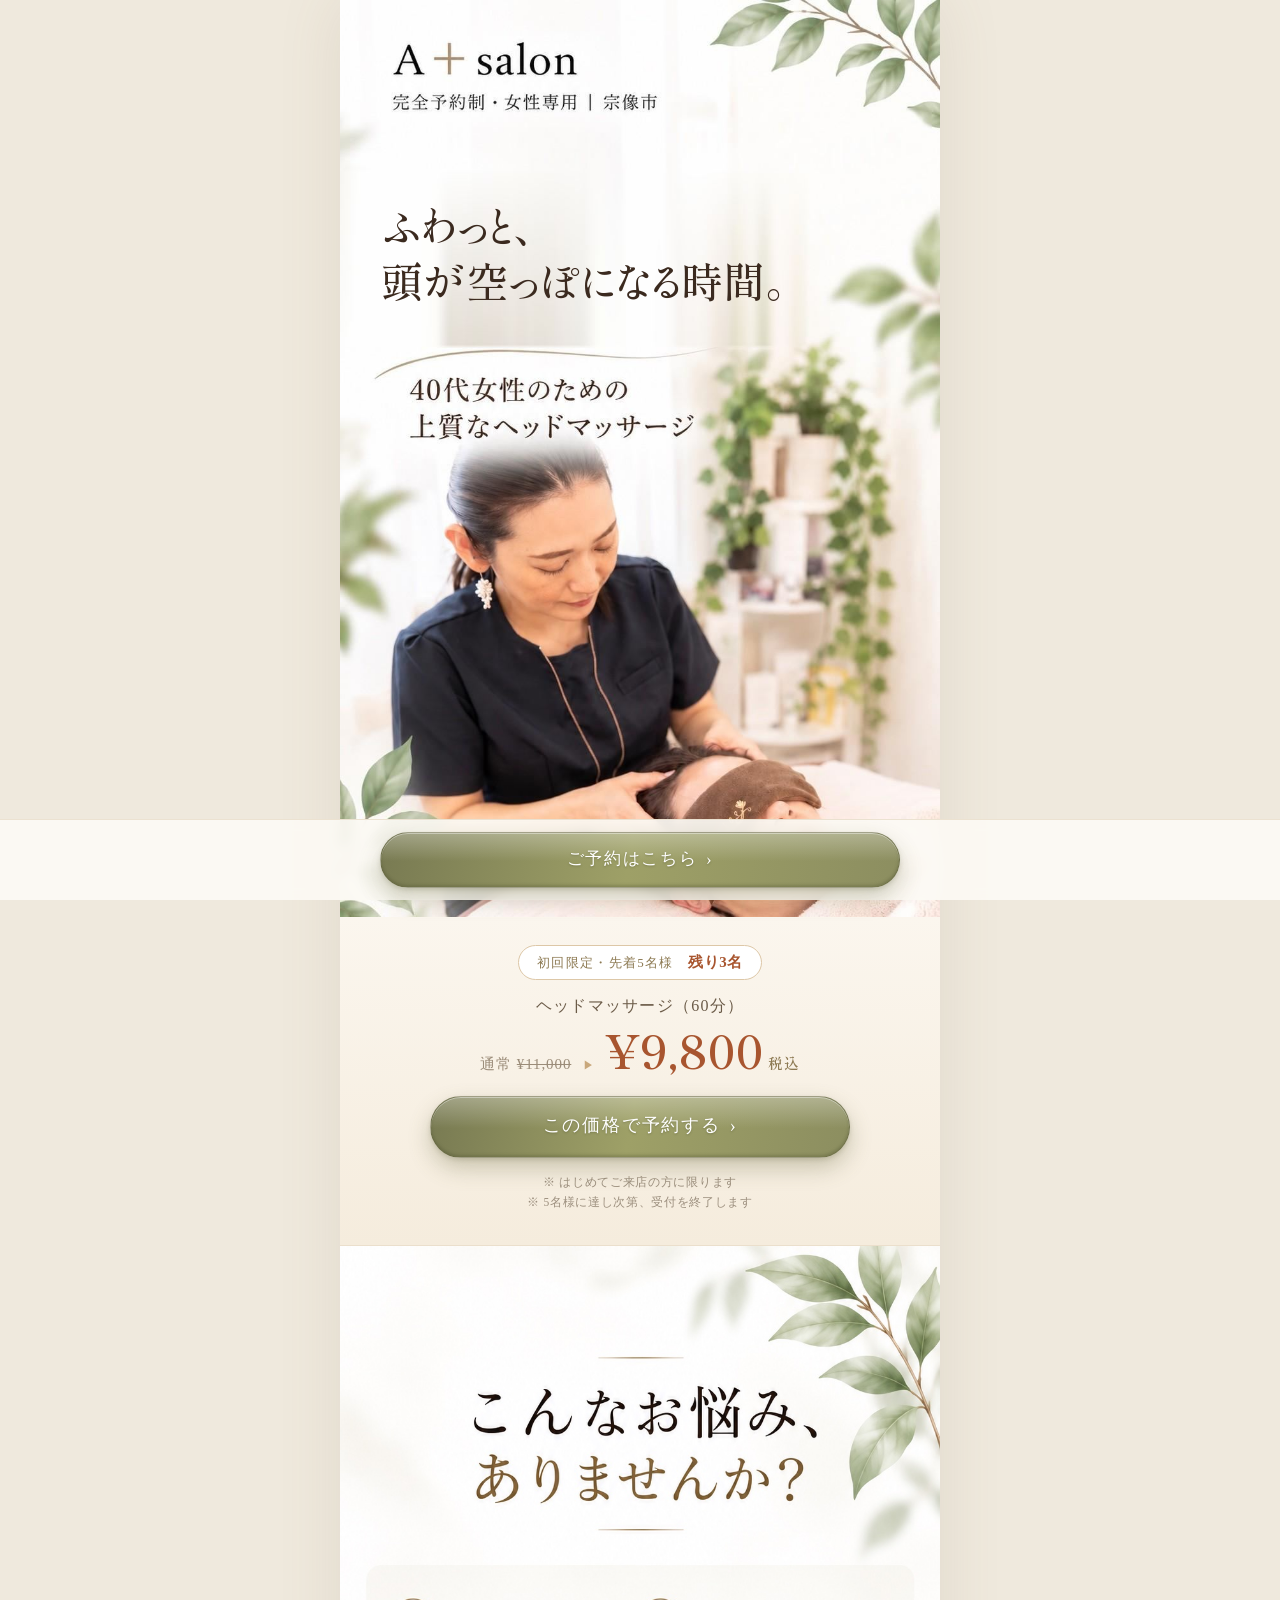
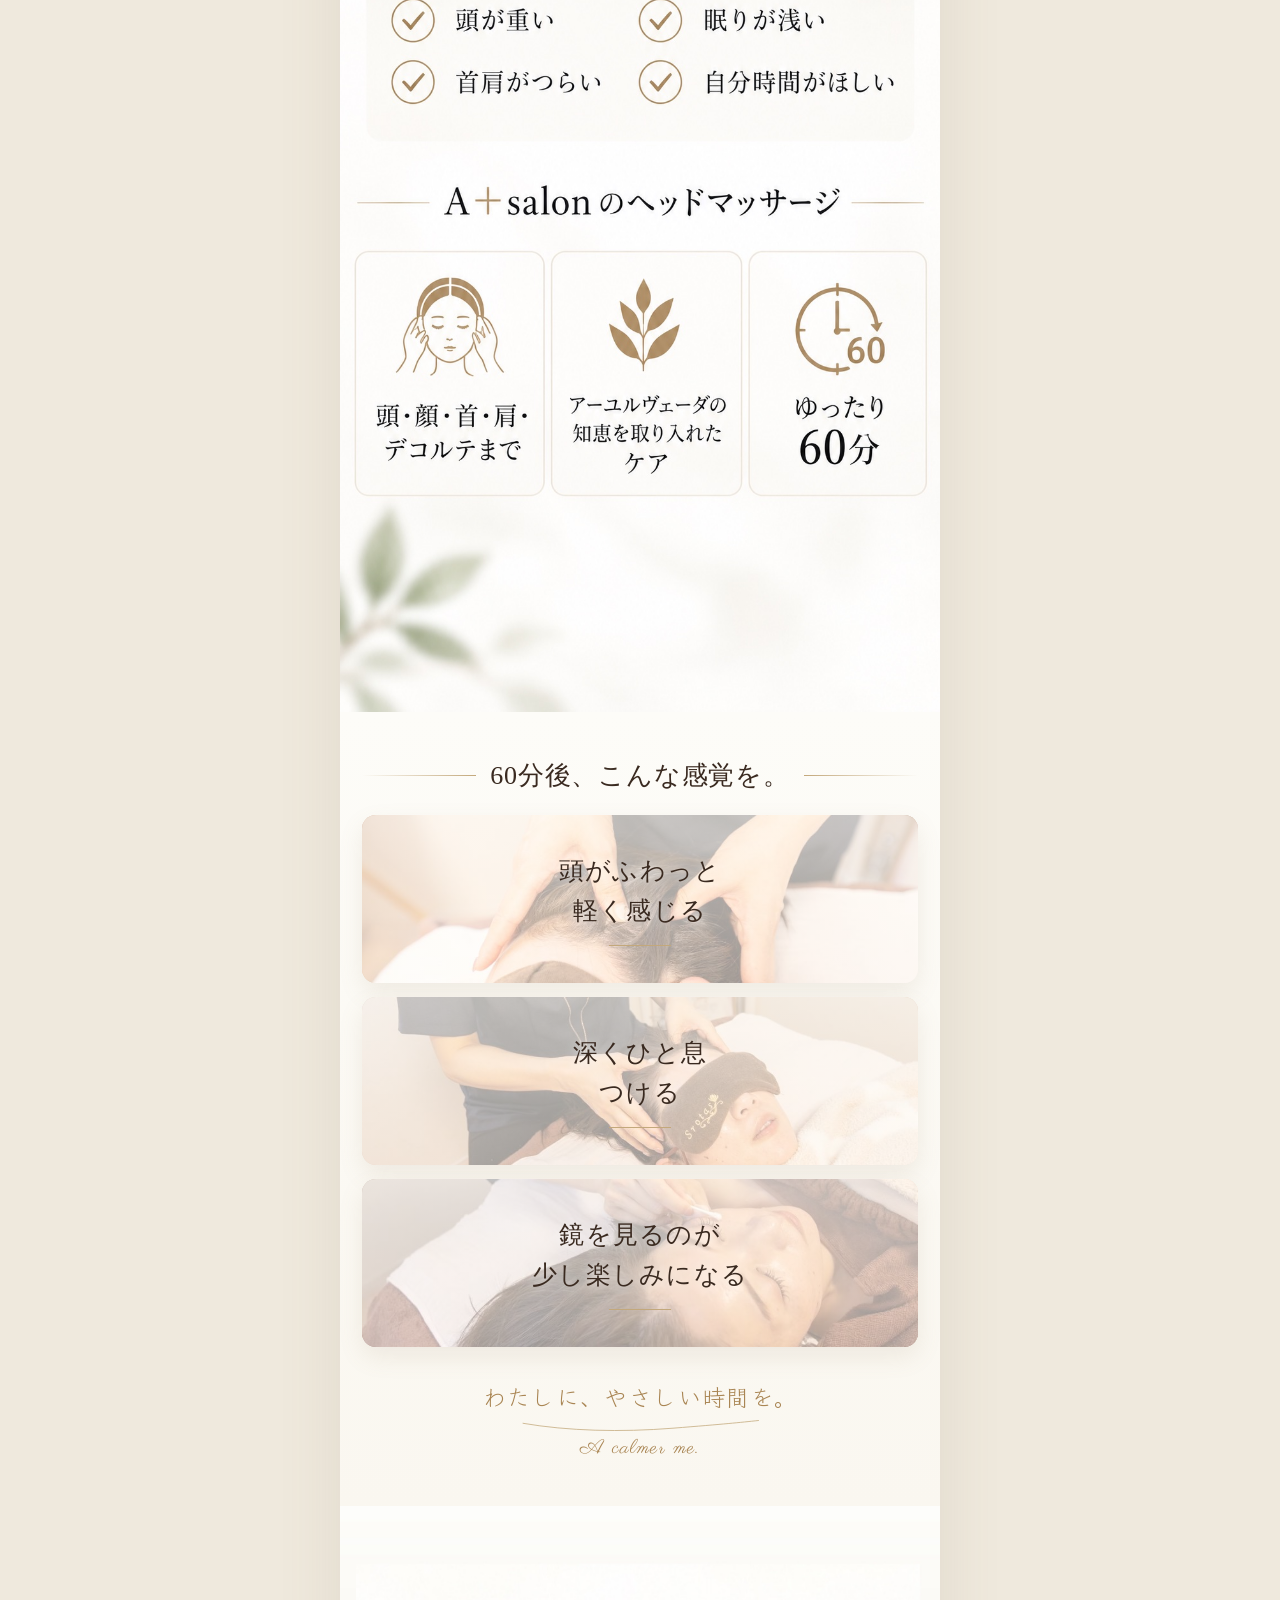
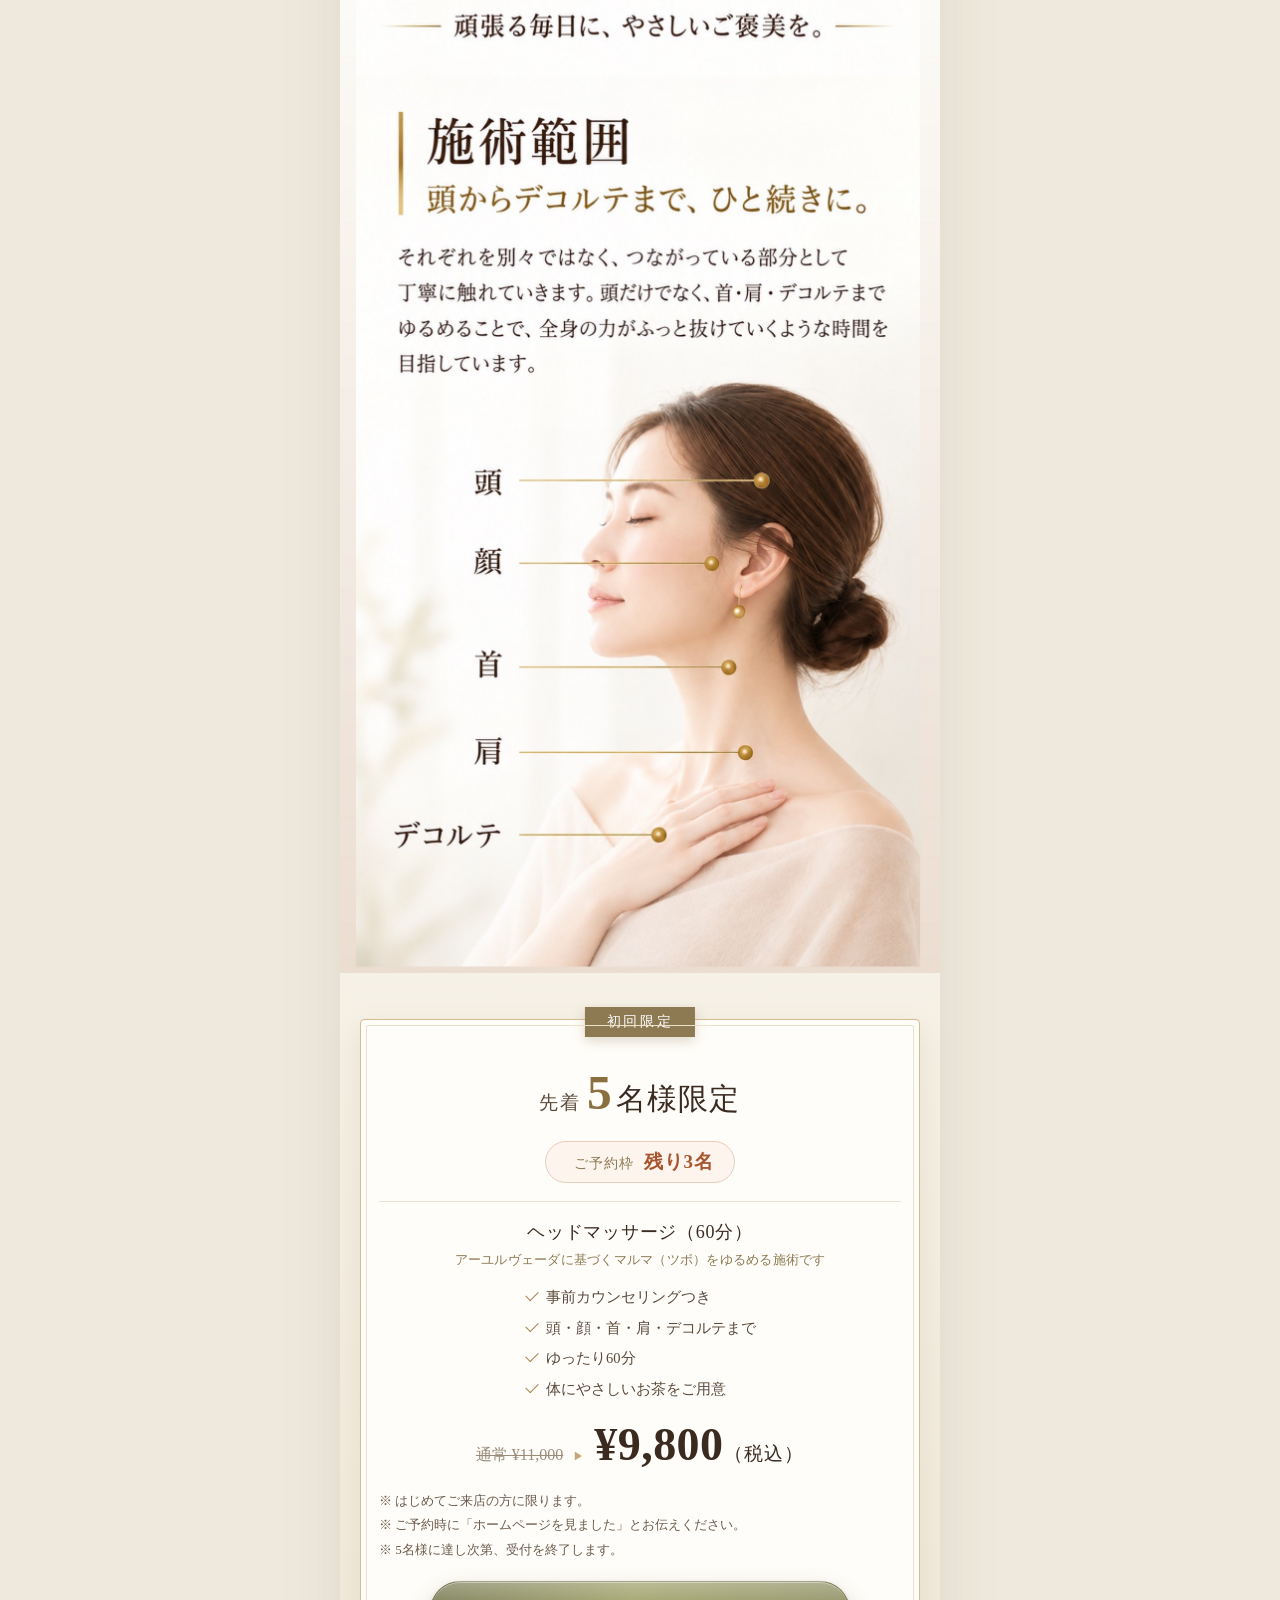
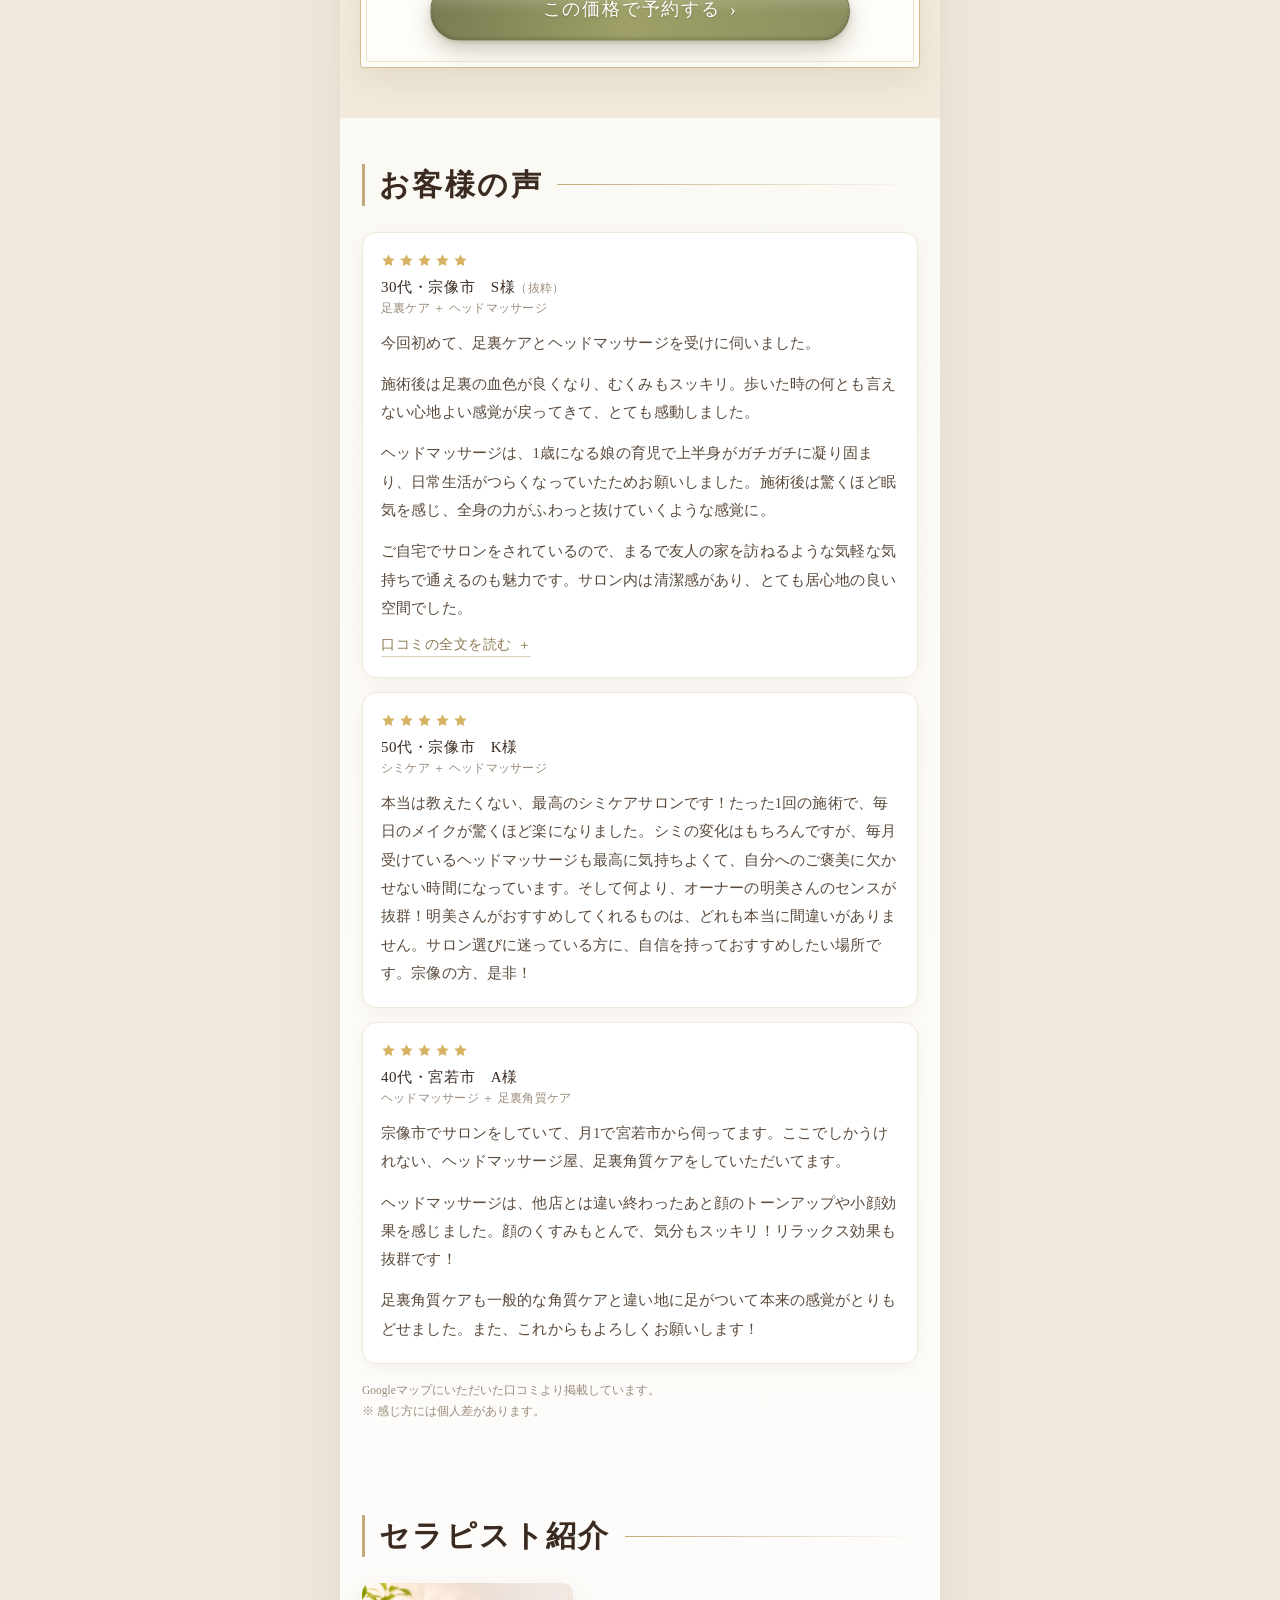
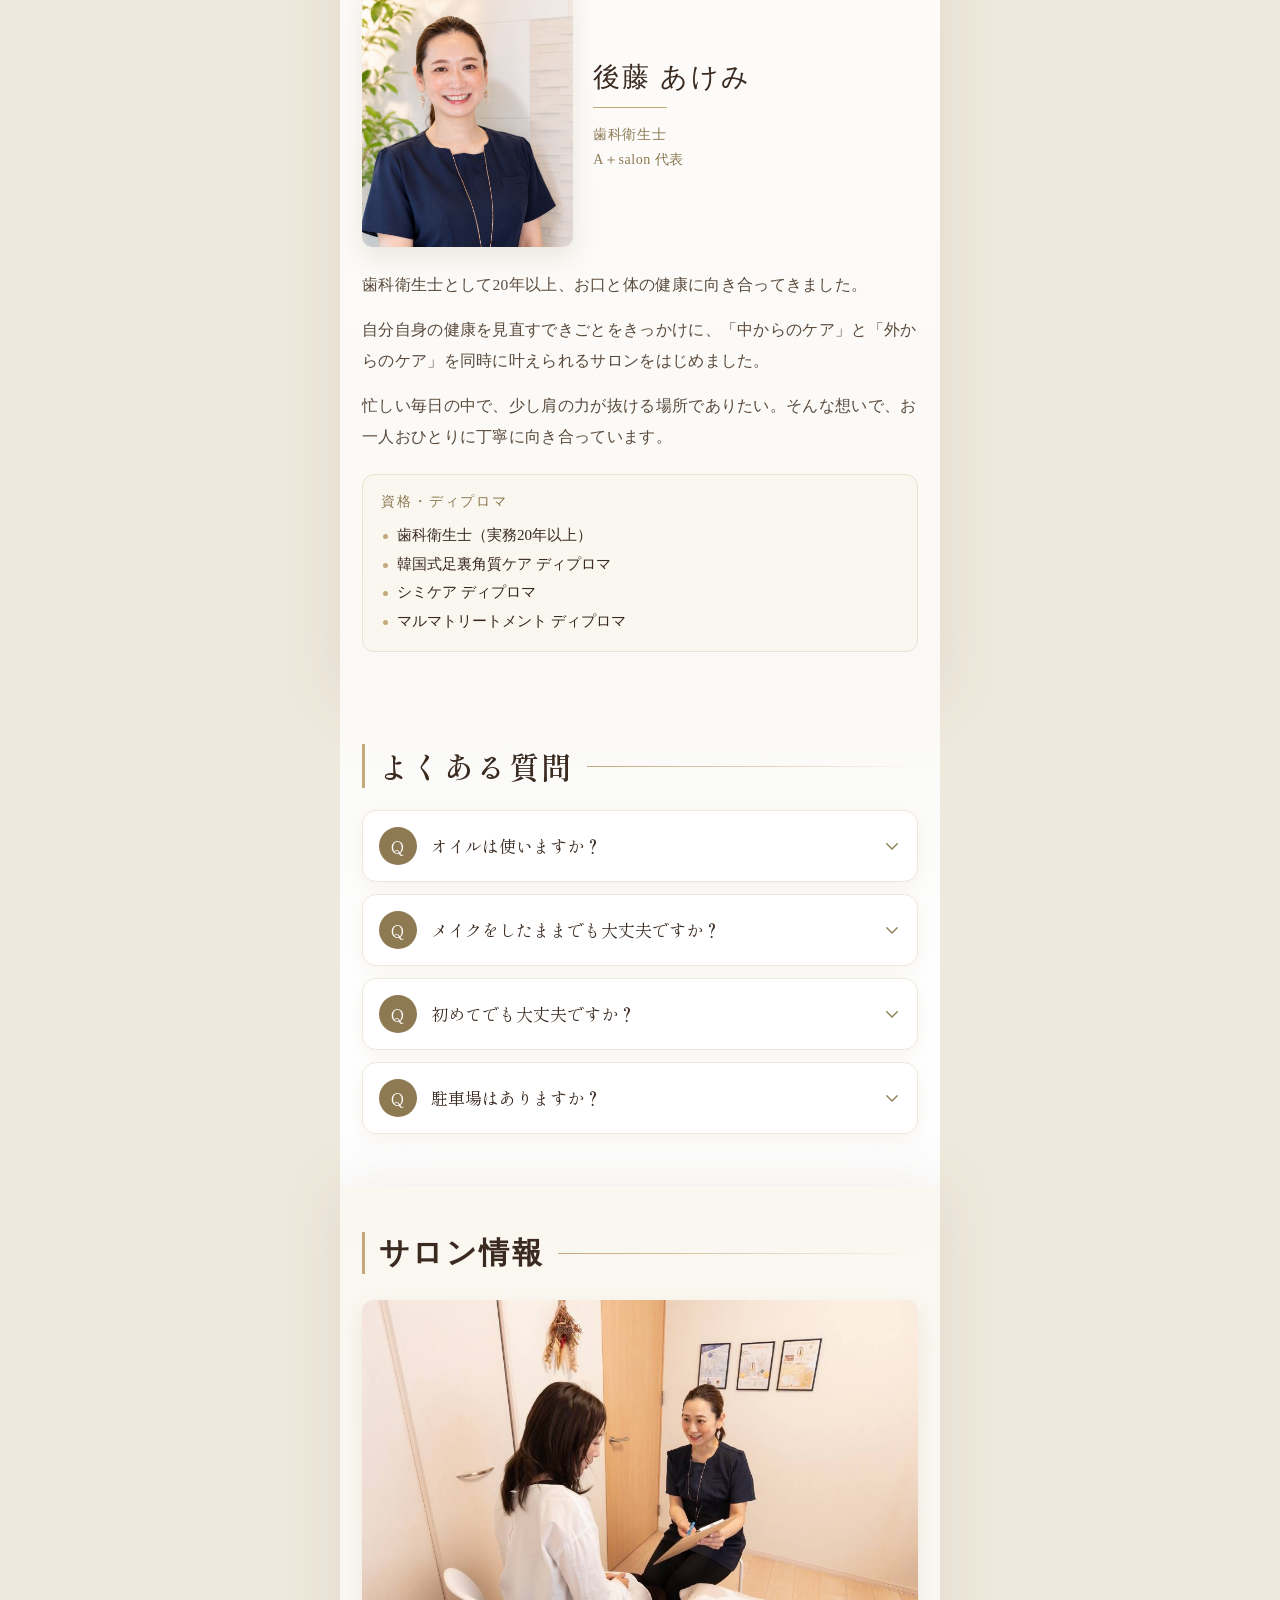
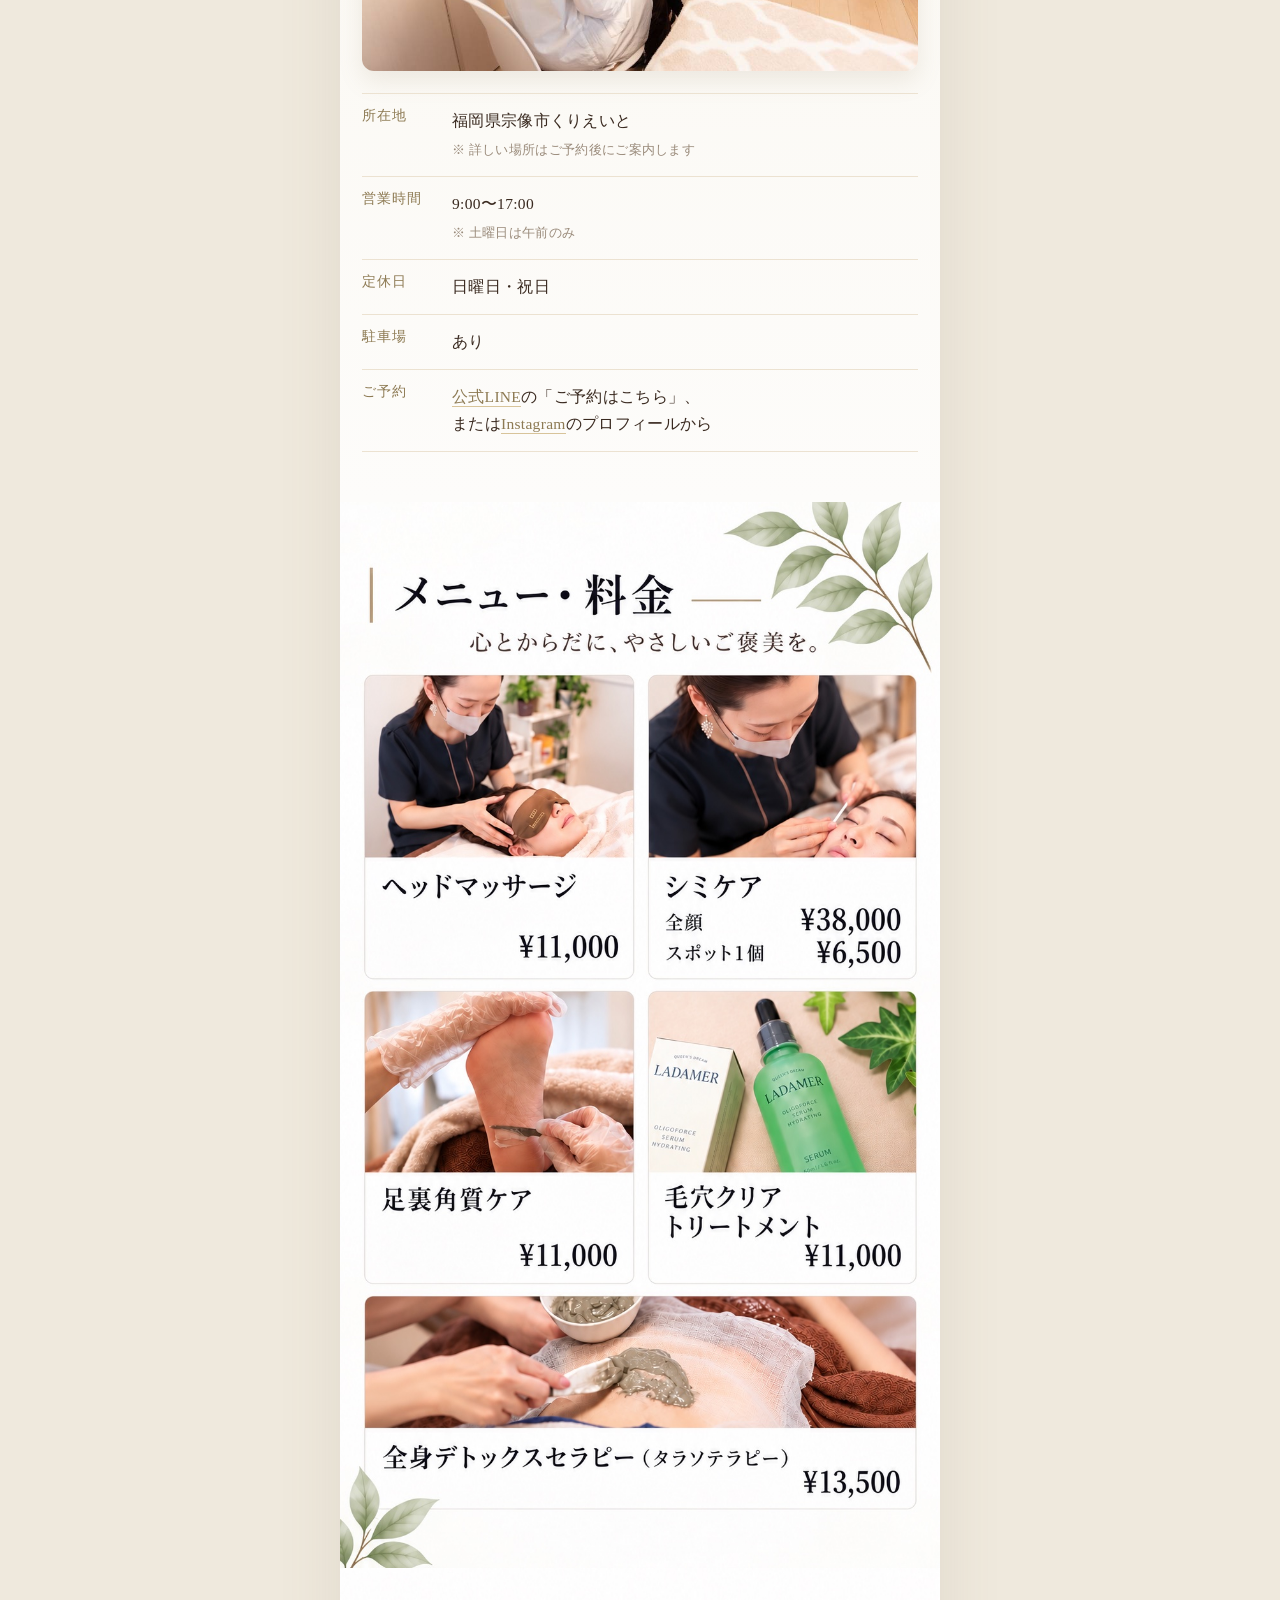
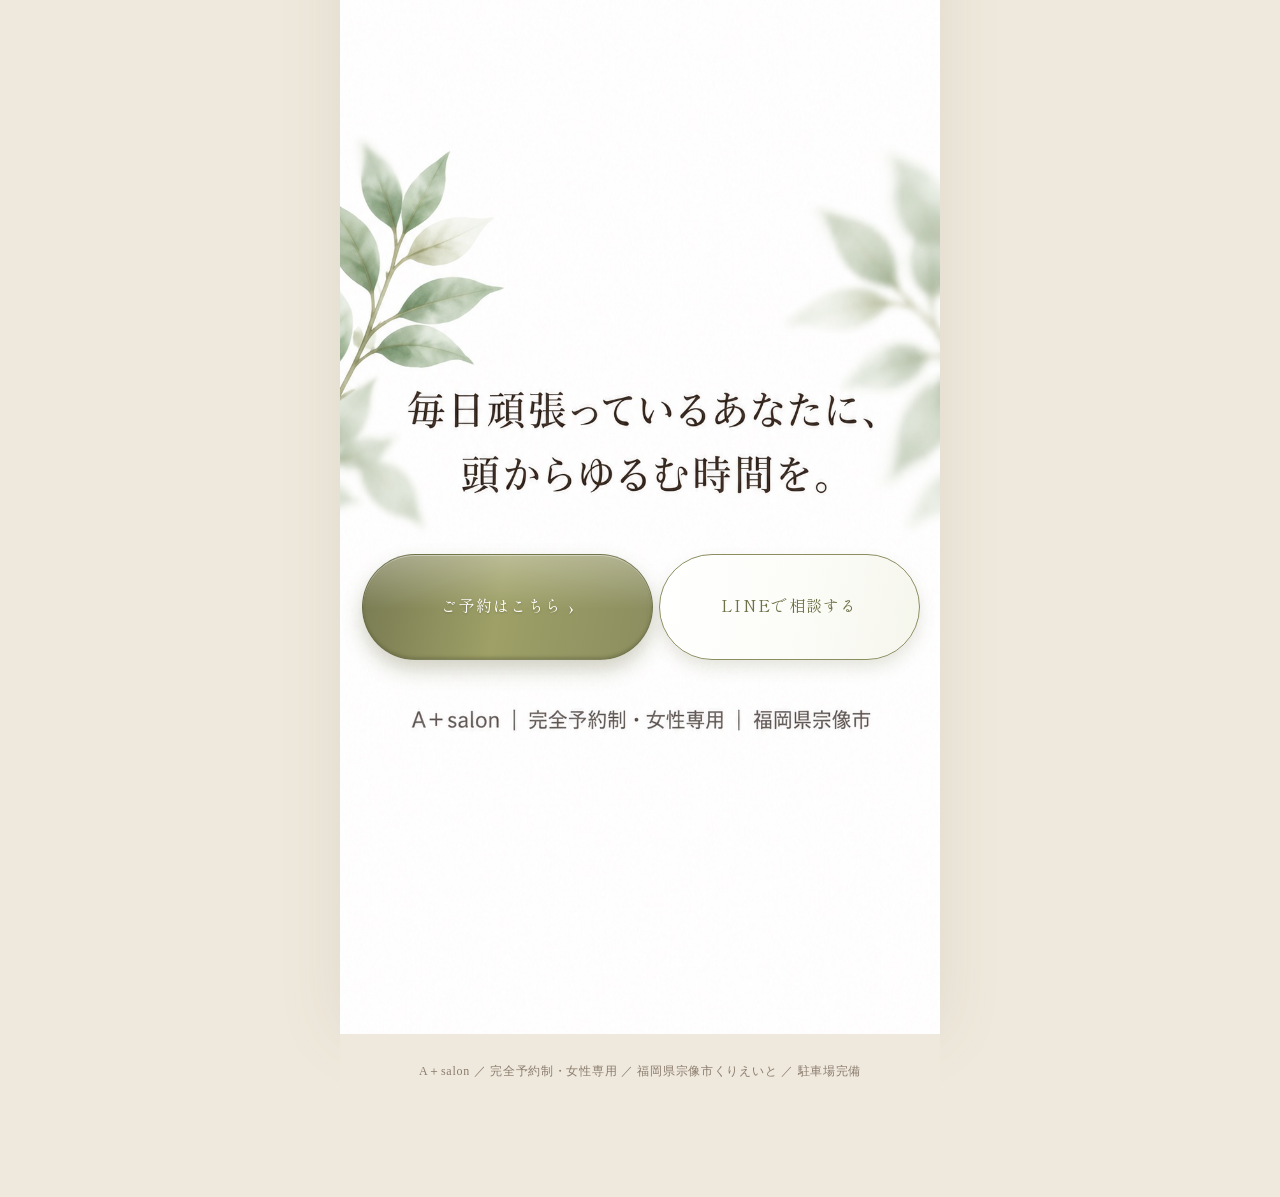
==== commit cddf950b: "1枚目のキャッチコピーを差し替え、全メニューをページ下部へ移動 - 1枚目の見出し「頭から、ふっと軽くなる。」を画像から消去し、   HTMLの文字「ふわっと、頭が空っぽになる時間。」を画像の上に重ね" ====
--- a/index.html
+++ b/index.html
@@ -5,7 +5,7 @@
 <meta name="viewport" content="width=device-width, initial-scale=1, viewport-fit=cover">
 <title>A＋salon｜40代女性のための上質なヘッドマッサージ（福岡県宗像市・完全予約制／女性専用）</title>
 <meta name="description" content="福岡県宗像市のA＋salon。頭・顔・首・肩・デコルテまで、アーユルヴェーダの知恵を取り入れたヘッドマッサージでゆったり60分。完全予約制・女性専用。">
-<meta property="og:title" content="A＋salon｜頭から、ふっと軽くなる。">
+<meta property="og:title" content="A＋salon｜ふわっと、頭が空っぽになる時間。">
 <meta property="og:description" content="40代女性のための上質なヘッドマッサージ。わたしに、やさしい時間を。">
 <meta property="og:type" content="website">
 <meta property="og:image" content="assets/images/lp-01.jpg">
@@ -583,6 +583,22 @@
 }
 
 
+  /* 1枚目のキャッチコピー（画像の上に文字をのせています。文言はHTML側を書き換えてください） */
+  .lp__hero{ position:relative; display:block; }
+  .lp__hero-copy{
+    position:absolute;
+    left:6.8%;
+    top:21.6%;
+    margin:0;
+    font-family:"Shippori Mincho","Hiragino Mincho ProN","Yu Mincho",serif;
+    font-weight:500;
+    font-size:min(7.0vw,42px);
+    line-height:1.3;
+    letter-spacing:0;
+    font-feature-settings:"palt" 1;
+    color:#3b2a1f;
+  }
+
   /* ファーストビュー直下：ページ上部で見せる予約ボタンはここ1つだけ */
   .lp__first{
     padding:28px 22px 32px;
@@ -929,8 +945,11 @@
      （画像を追加・削除するときは <img> を増やす／減らすだけ）
      ============================================================ -->
 <div class="lp">
-  <!-- 1枚目：ファーストビュー -->
-  <img src="assets/images/lp-01.jpg" alt="A＋salon／頭から、ふっと軽くなる。40代女性のための上質なヘッドマッサージ（完全予約制・女性専用／宗像市）">
+  <!-- 1枚目：ファーストビュー（キャッチコピーは下の .lp__hero-copy の文字を書き換えてください） -->
+  <div class="lp__hero">
+    <img src="assets/images/lp-01.jpg" alt="A＋salon／ふわっと、頭が空っぽになる時間。40代女性のための上質なヘッドマッサージ（完全予約制・女性専用／宗像市）">
+    <p class="lp__hero-copy">ふわっと、<br>頭が空っぽになる時間。</p>
+  </div>
 
   <!-- ページ上部に出す予約ボタンは、この1つだけにしています -->
   <section class="lp__first">
@@ -970,7 +989,6 @@
     </p>
   </section>
   <img src="assets/images/lp-04.jpg" alt="施術範囲：頭からデコルテまで、ひと続きに。頭・顔・首・肩・デコルテを、つながっている部分として丁寧に触れていきます。">
-  <img src="assets/images/lp-05.jpg" alt="メニュー・料金：ヘッドマッサージ11,000円／シミケア 全顔38,000円・スポット1個6,500円／足裏角質ケア11,000円／毛穴クリアトリートメント11,000円／全身デトックスセラピー（タラソテラピー）13,500円">
 
   <!-- 特別価格（人数・金額・残り枠はこの中の文字を書き換えてください） -->
   <section class="lp__offer" id="first-visit">
@@ -1110,6 +1128,9 @@
     </dl>
   </section>
 
+  <!-- 全メニュー・料金 -->
+  <img src="assets/images/lp-05.jpg" alt="メニュー・料金：ヘッドマッサージ11,000円／シミケア 全顔38,000円・スポット1個6,500円／足裏角質ケア11,000円／毛穴クリアトリートメント11,000円／全身デトックスセラピー（タラソテラピー）13,500円">
+
   <!-- 最後の1枚もボタン部分をリンクにしています（位置は下の .hot--reserve / .hot--line の % で調整できます） -->
   <span class="lp__linked">
     <img src="assets/images/lp-08.jpg" alt="毎日頑張っているあなたに、頭からゆるむ時間を。A＋salon｜完全予約制・女性専用｜福岡県宗像市">
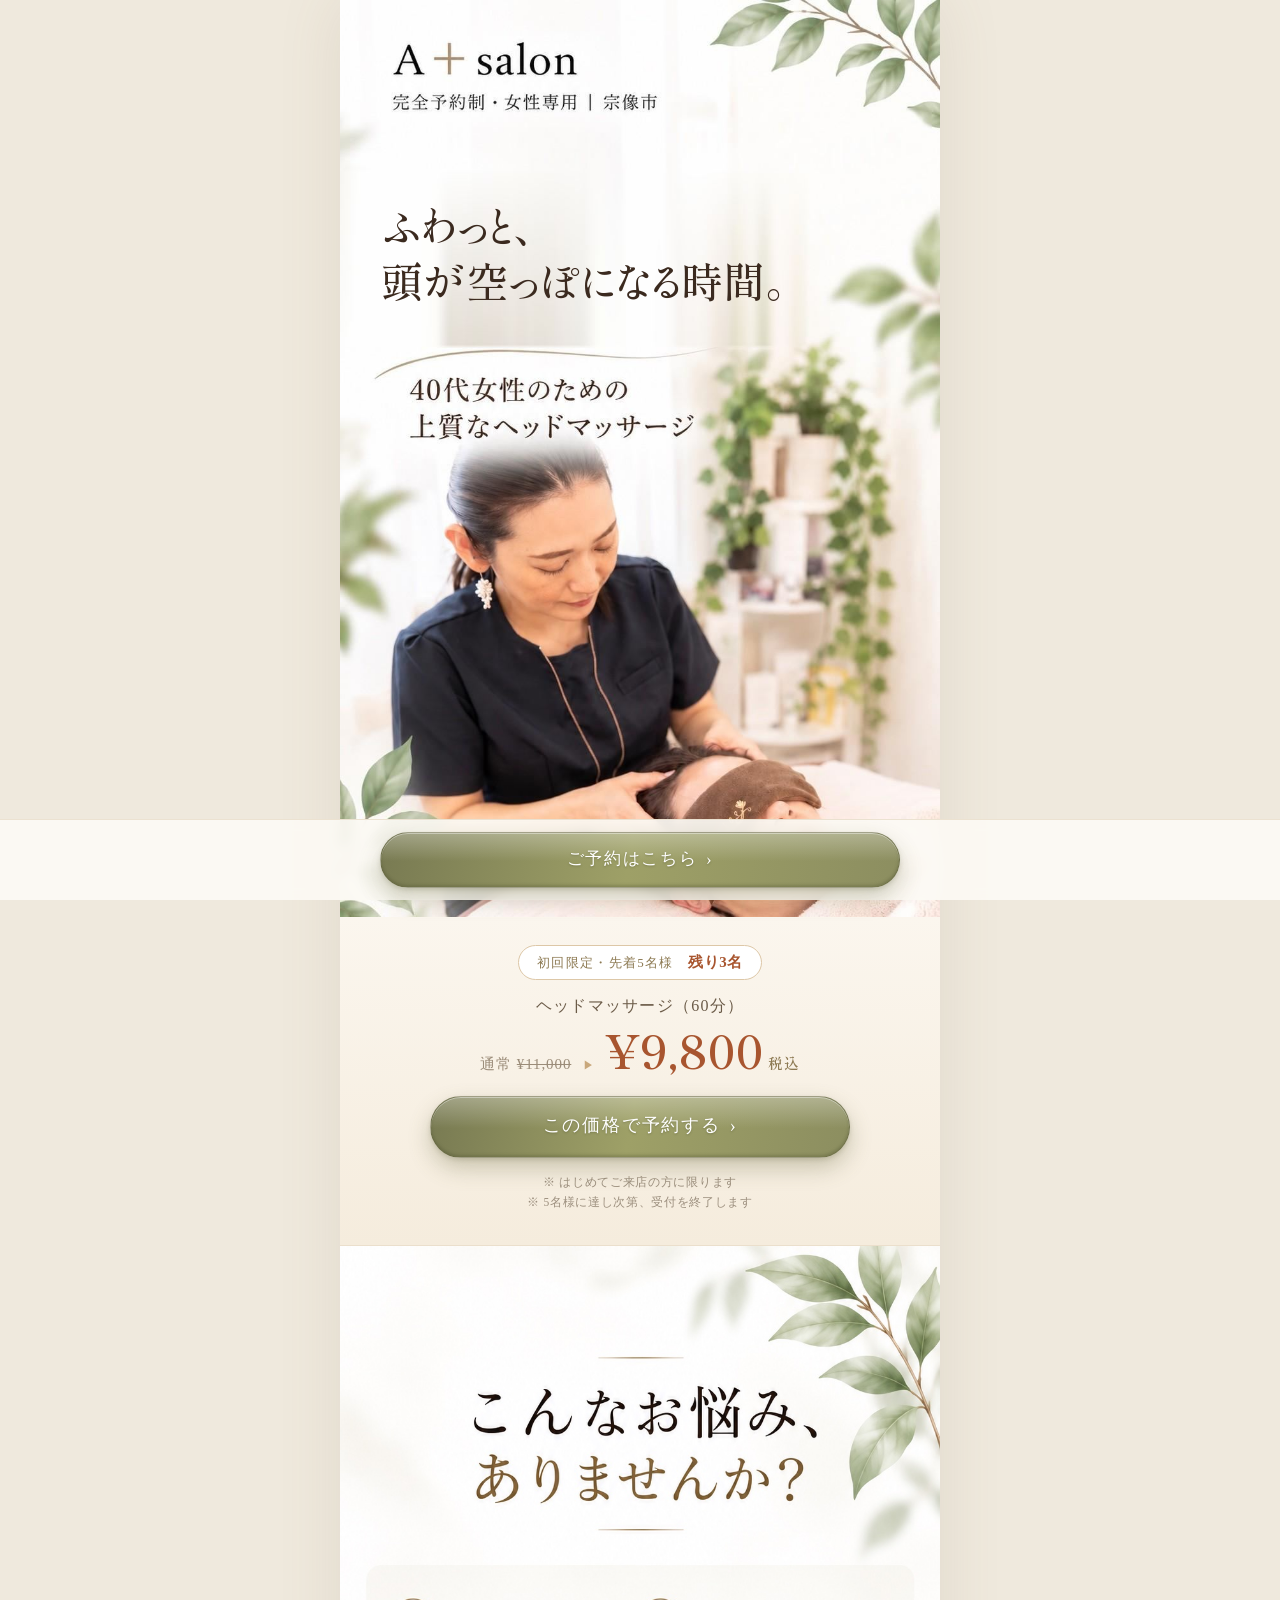
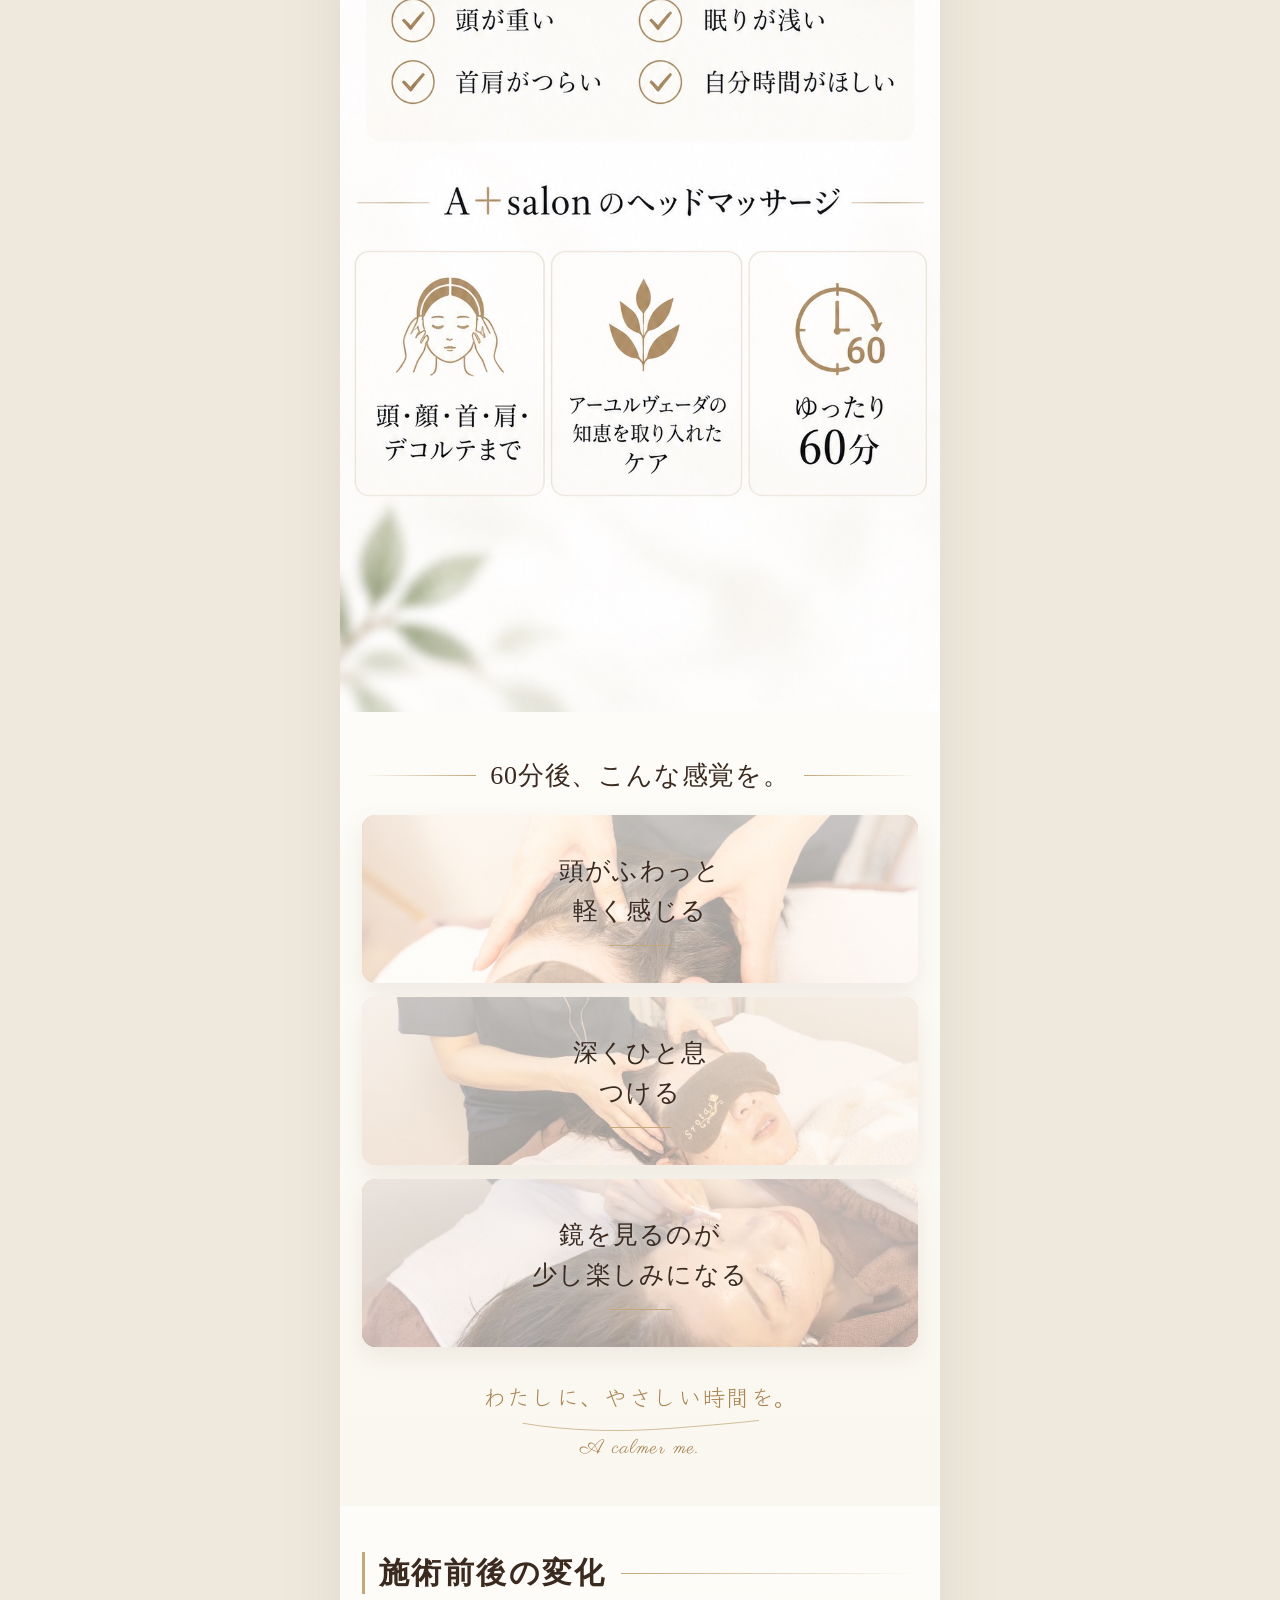
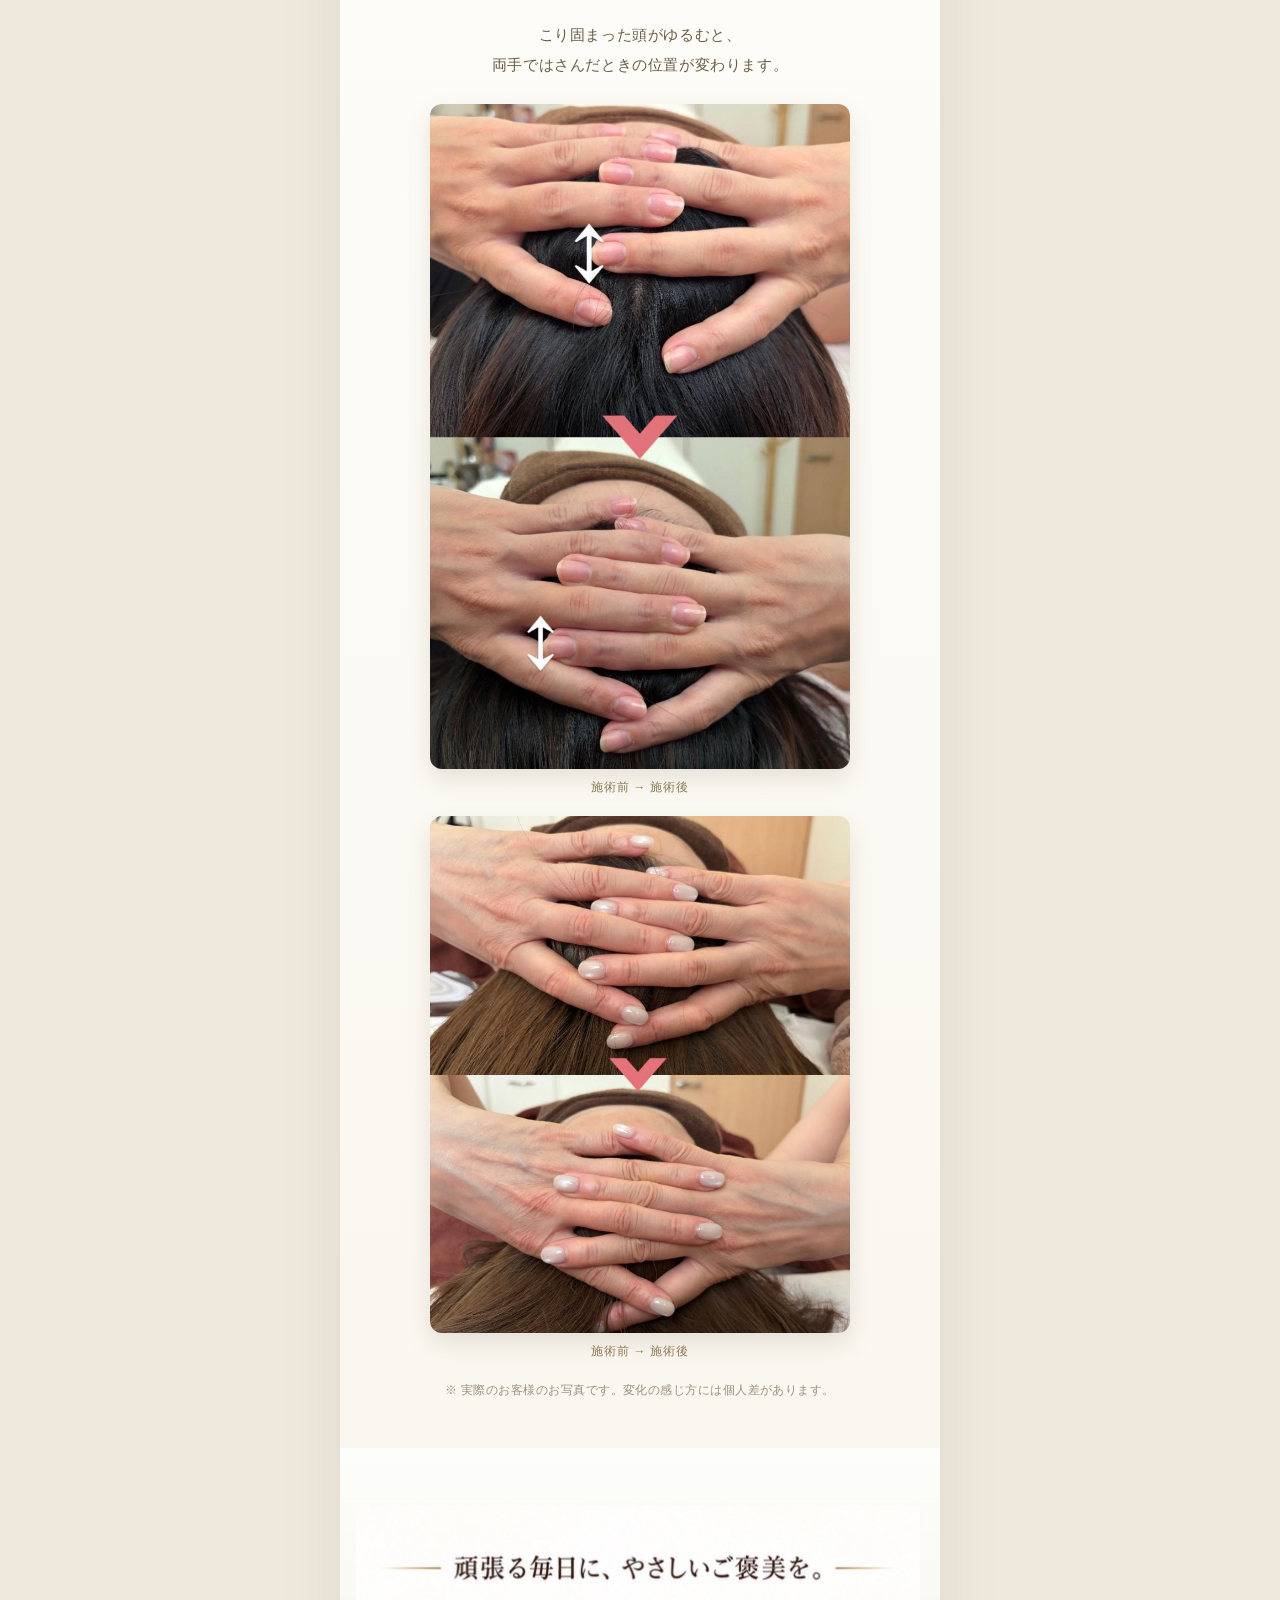
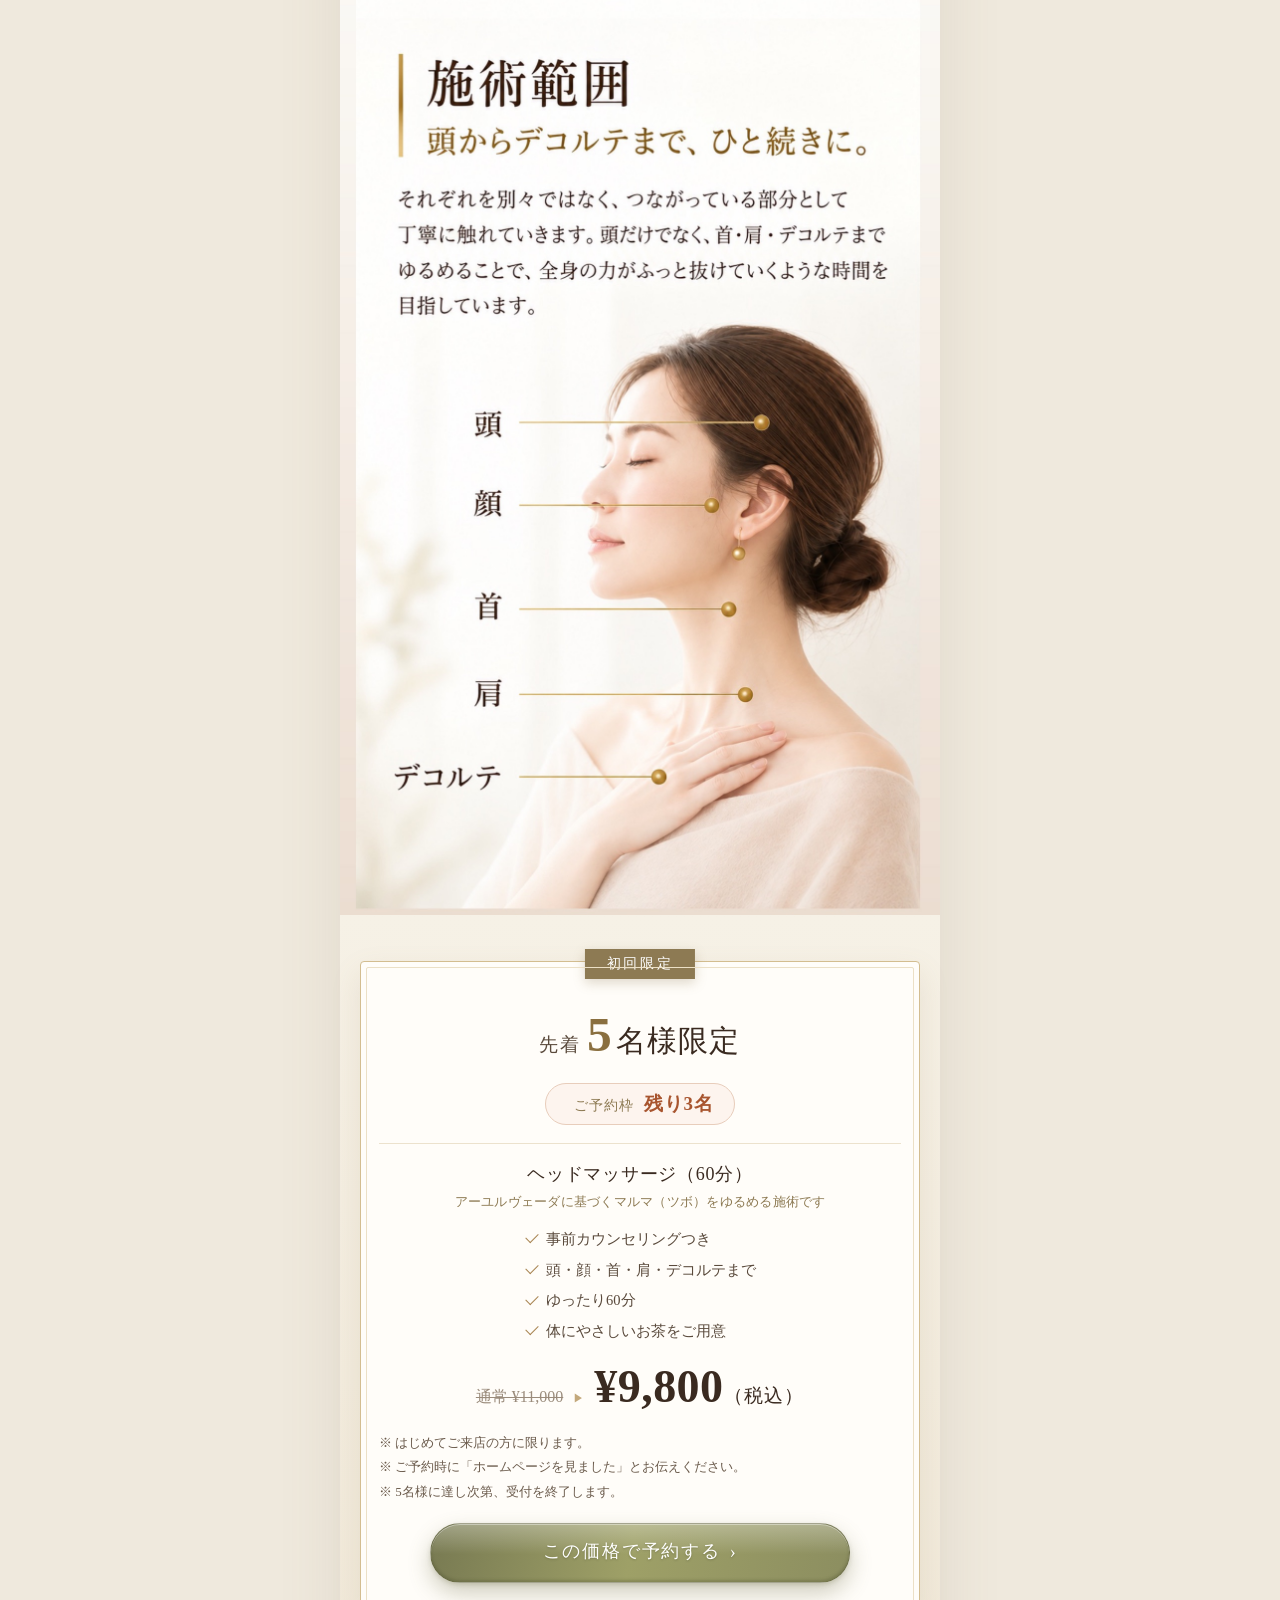
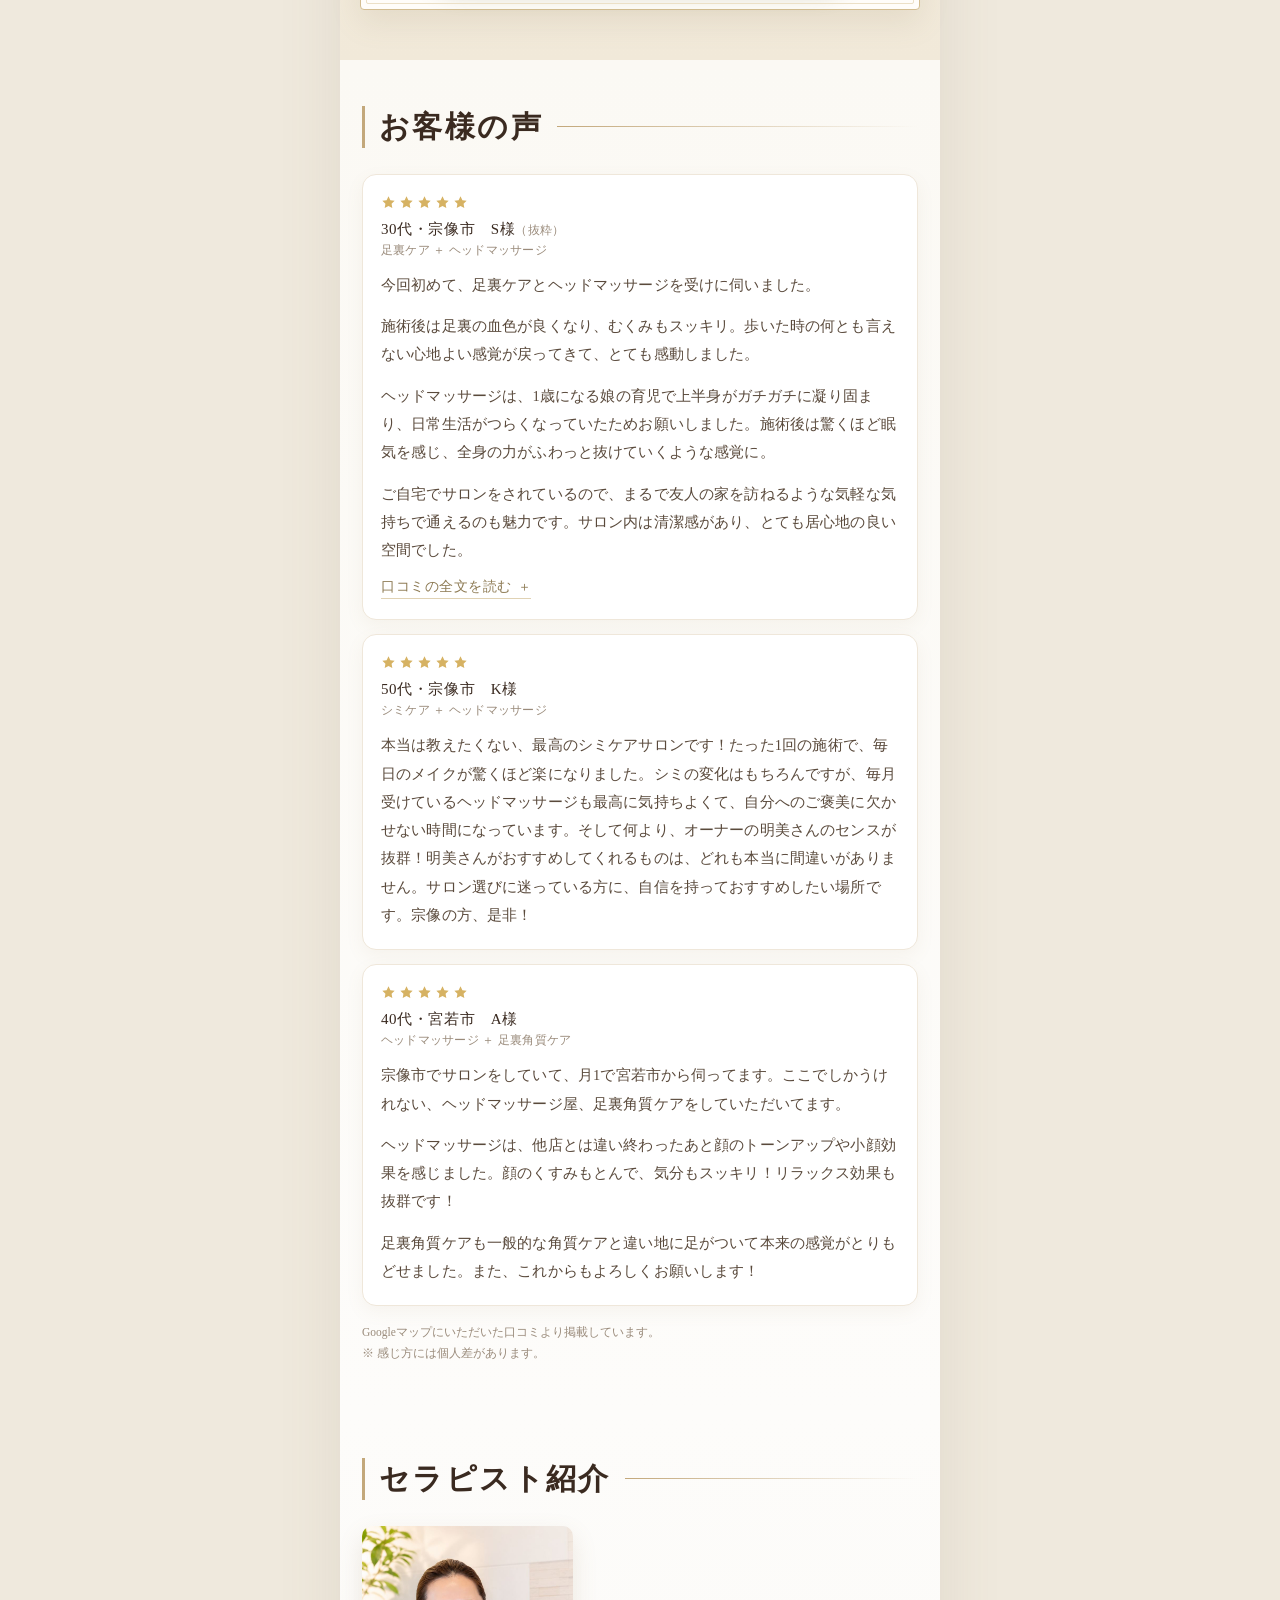
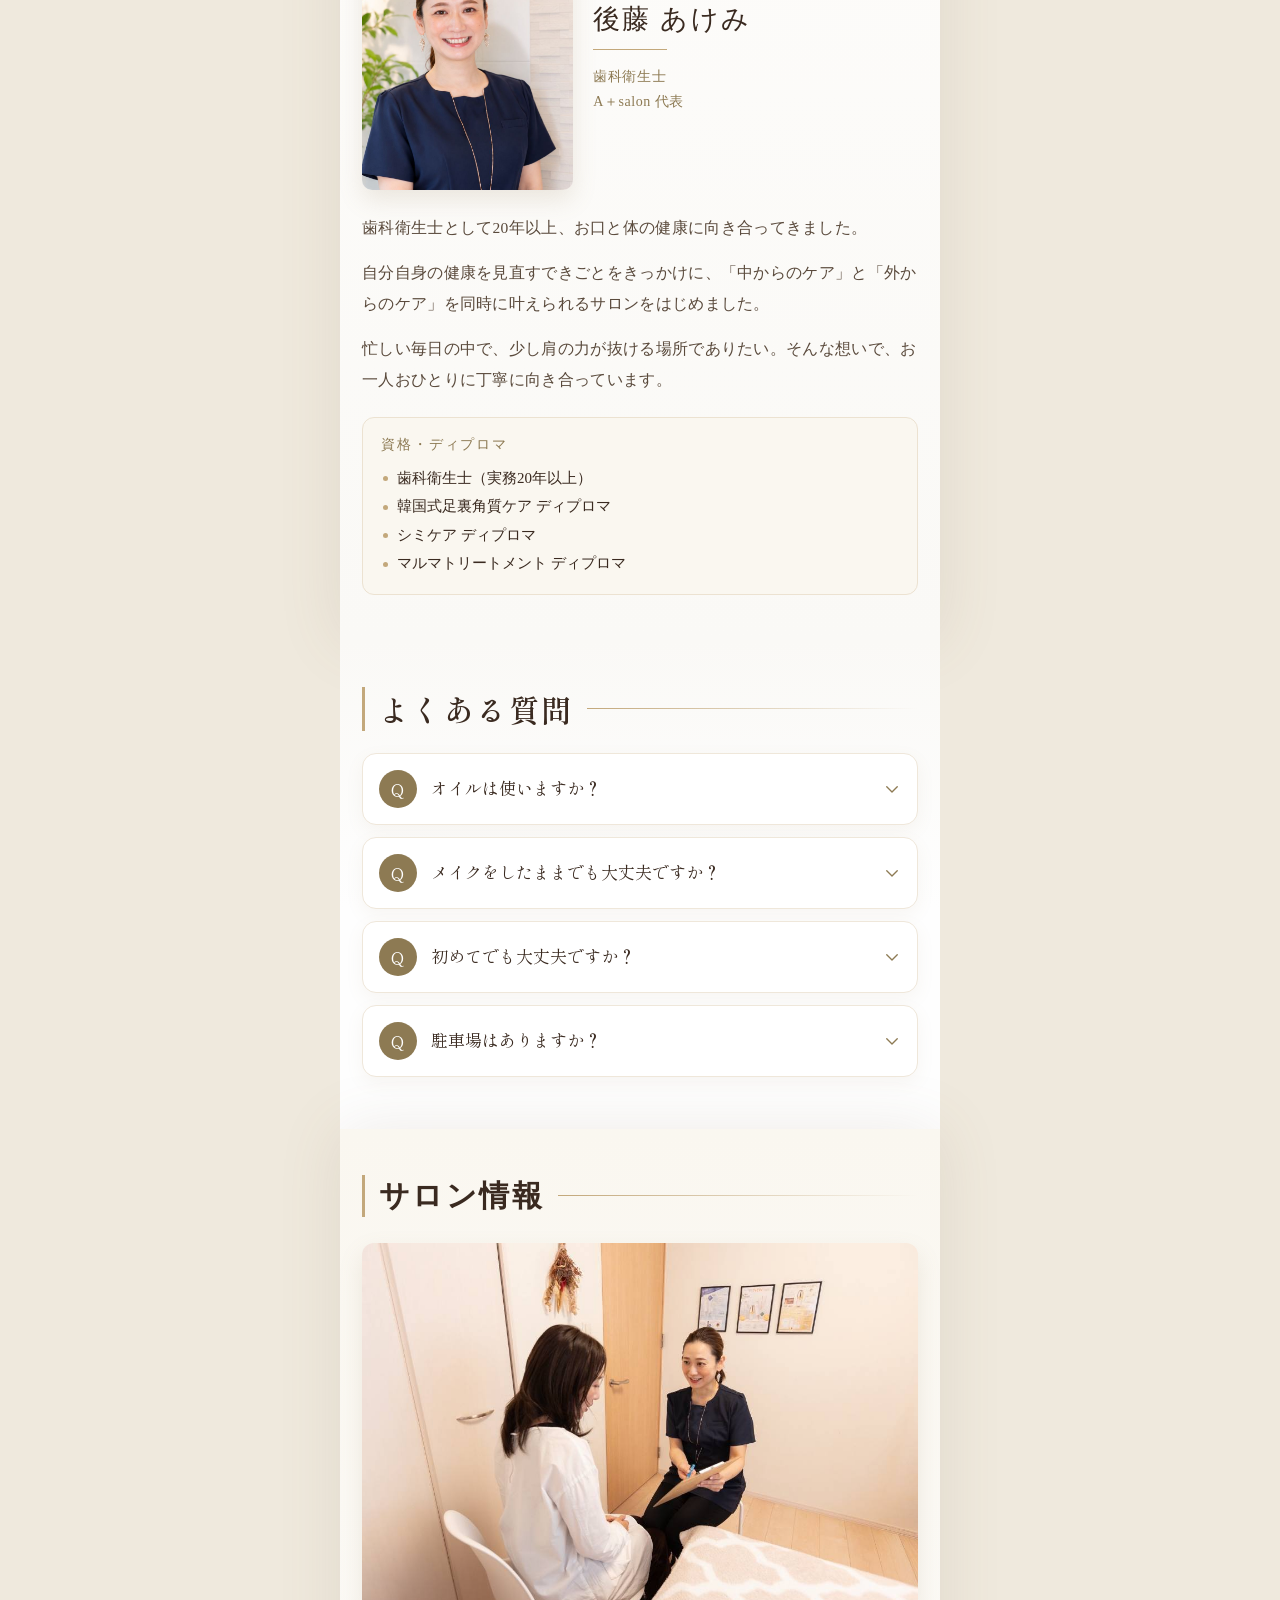
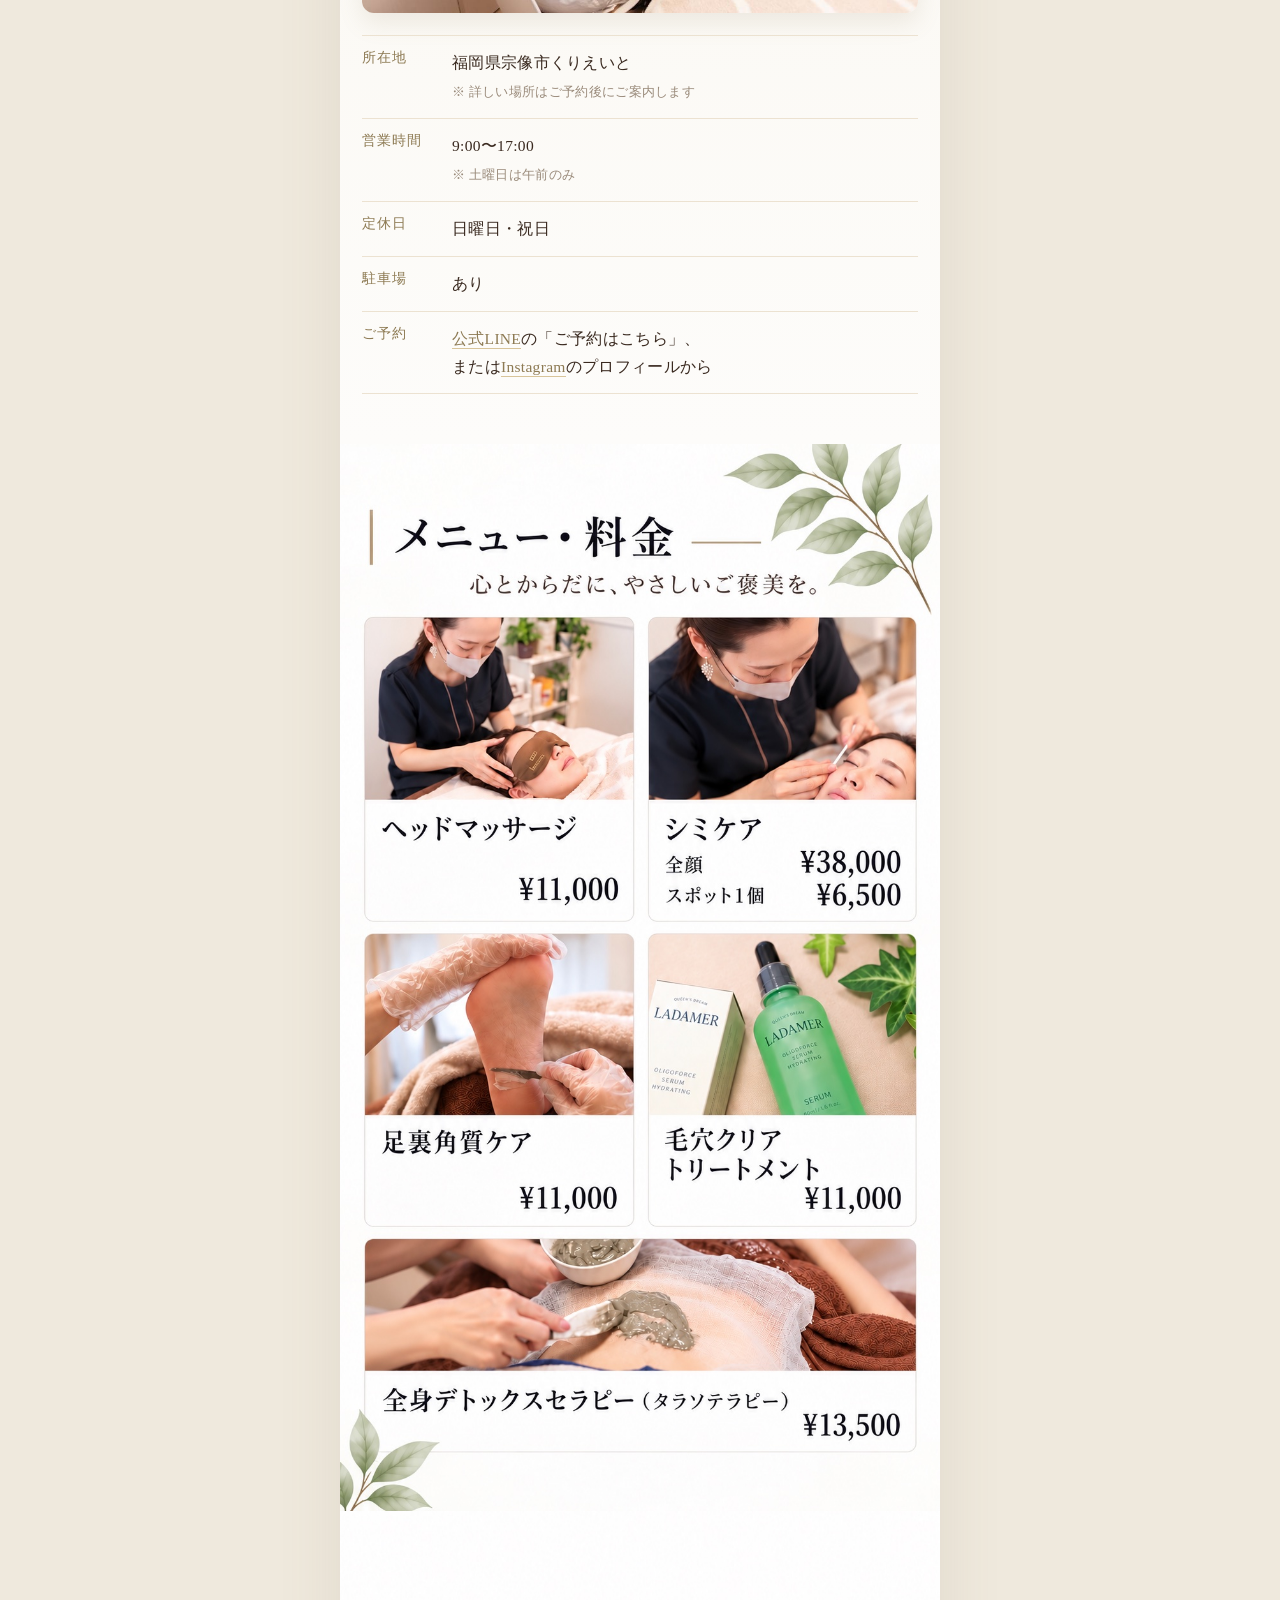
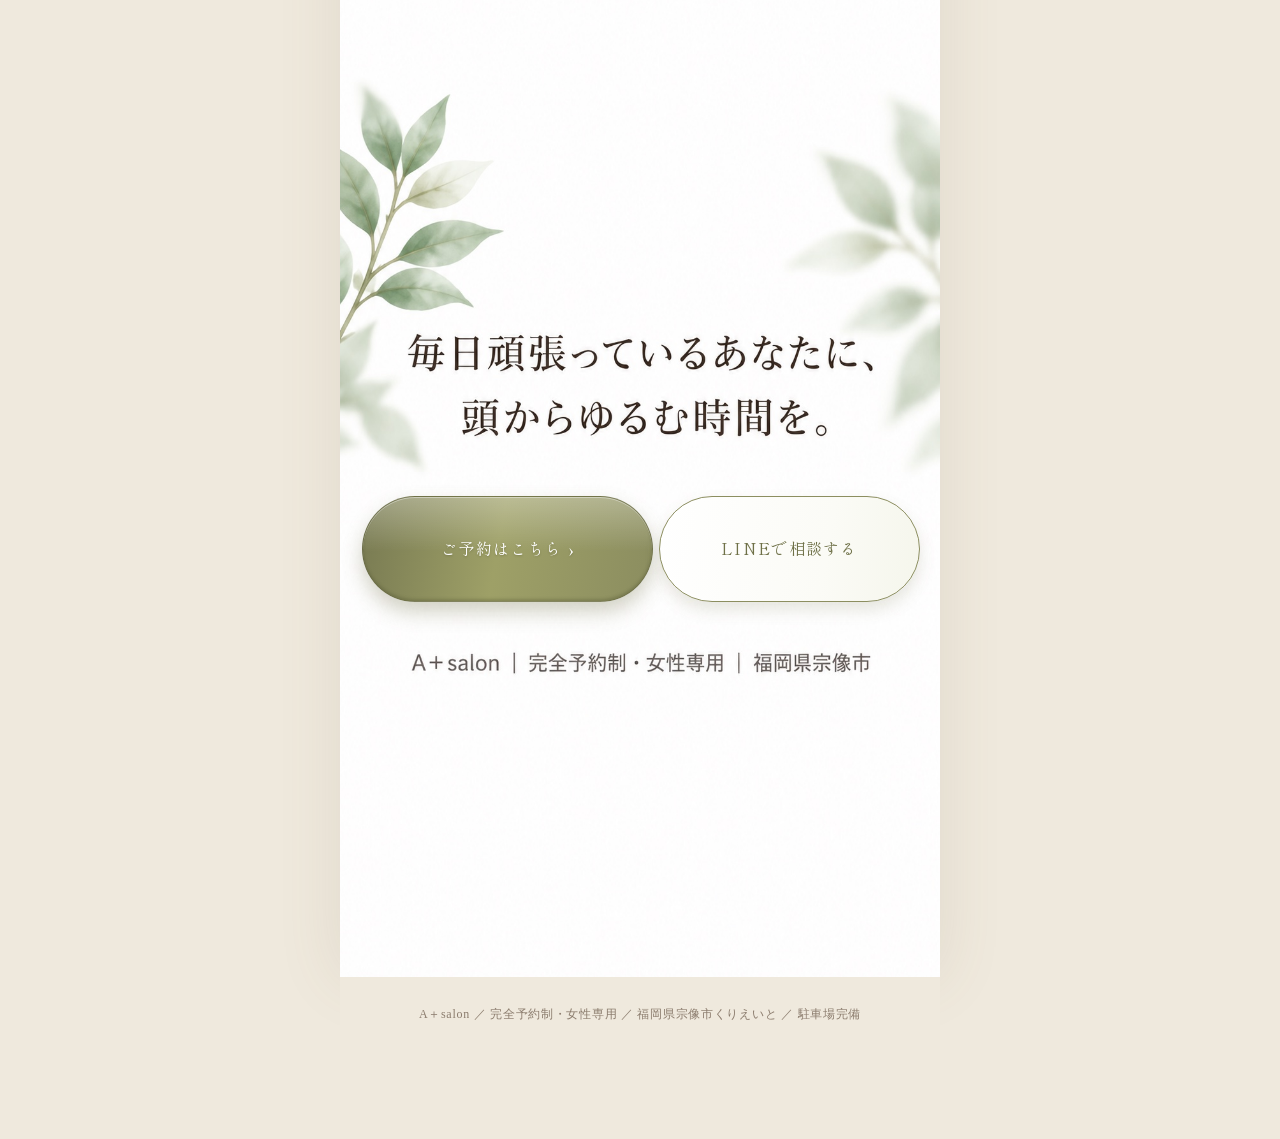
==== commit 56b9cfaa: "施術前後の変化（ビフォーアフター写真2点）のセクションを追加 - 「60分後、こんな感覚を。」の直後に .lp__ba セクションを新設 - 実際のお客様の施術前後の写真を2点掲載（幅760pxに圧縮" ====
--- a/index.html
+++ b/index.html
@@ -583,6 +583,46 @@
 }
 
 
+  /* 施術前後の変化 */
+  .lp__ba{
+    padding:46px 22px 48px;
+    background:linear-gradient(180deg,#fdfcf8 0%,#faf7f0 100%);
+  }
+  .lp__ba-lead{
+    margin:0 0 24px;
+    font-size:clamp(13px,3.8vw,15px);
+    line-height:2;
+    letter-spacing:.04em;
+    color:#6b5b48;
+    text-align:center;
+  }
+  .lp__ba-item{
+    margin:0 auto 20px;
+    max-width:420px;
+  }
+  .lp__ba-item img{
+    display:block;
+    width:100%;
+    height:auto;
+    border-radius:12px;
+    box-shadow:0 10px 24px rgba(120,100,70,.16);
+  }
+  .lp__ba-cap{
+    margin:10px 0 0;
+    font-size:12px;
+    letter-spacing:.08em;
+    color:#8d7a53;
+    text-align:center;
+  }
+  .lp__ba-note{
+    margin:16px 0 0;
+    font-size:11.5px;
+    line-height:1.8;
+    letter-spacing:.04em;
+    color:#9c8f7e;
+    text-align:center;
+  }
+
   /* 1枚目のキャッチコピー（画像の上に文字をのせています。文言はHTML側を書き換えてください） */
   .lp__hero{ position:relative; display:block; }
   .lp__hero-copy{
@@ -987,6 +1027,21 @@
       <svg class="lp__swash" viewBox="0 0 320 20" preserveAspectRatio="none" aria-hidden="true"><path d="M4 9c60 11 130 13 200 7s88-8 114-11" fill="none" stroke="currentColor" stroke-width="1.1" stroke-linecap="round"/></svg>
       <span class="lp__script-en">A calmer me.</span>
     </p>
+  </section>
+
+  <!-- 施術前後の変化（ビフォーアフター） -->
+  <section class="lp__ba">
+    <h2 class="lp__head">施術前後の変化</h2>
+    <p class="lp__ba-lead">こり固まった頭がゆるむと、<br>両手ではさんだときの位置が変わります。</p>
+    <figure class="lp__ba-item">
+      <img src="assets/images/before-after-01.jpg" alt="施術前と施術後の比較。両手ではさんだ頭の幅が、施術後には狭くなっています。">
+      <figcaption class="lp__ba-cap">施術前 → 施術後</figcaption>
+    </figure>
+    <figure class="lp__ba-item">
+      <img src="assets/images/before-after-02.jpg" alt="別のお客様の施術前と施術後の比較。両手ではさんだ頭の幅が、施術後には狭くなっています。">
+      <figcaption class="lp__ba-cap">施術前 → 施術後</figcaption>
+    </figure>
+    <p class="lp__ba-note">※ 実際のお客様のお写真です。変化の感じ方には個人差があります。</p>
   </section>
   <img src="assets/images/lp-04.jpg" alt="施術範囲：頭からデコルテまで、ひと続きに。頭・顔・首・肩・デコルテを、つながっている部分として丁寧に触れていきます。">
 
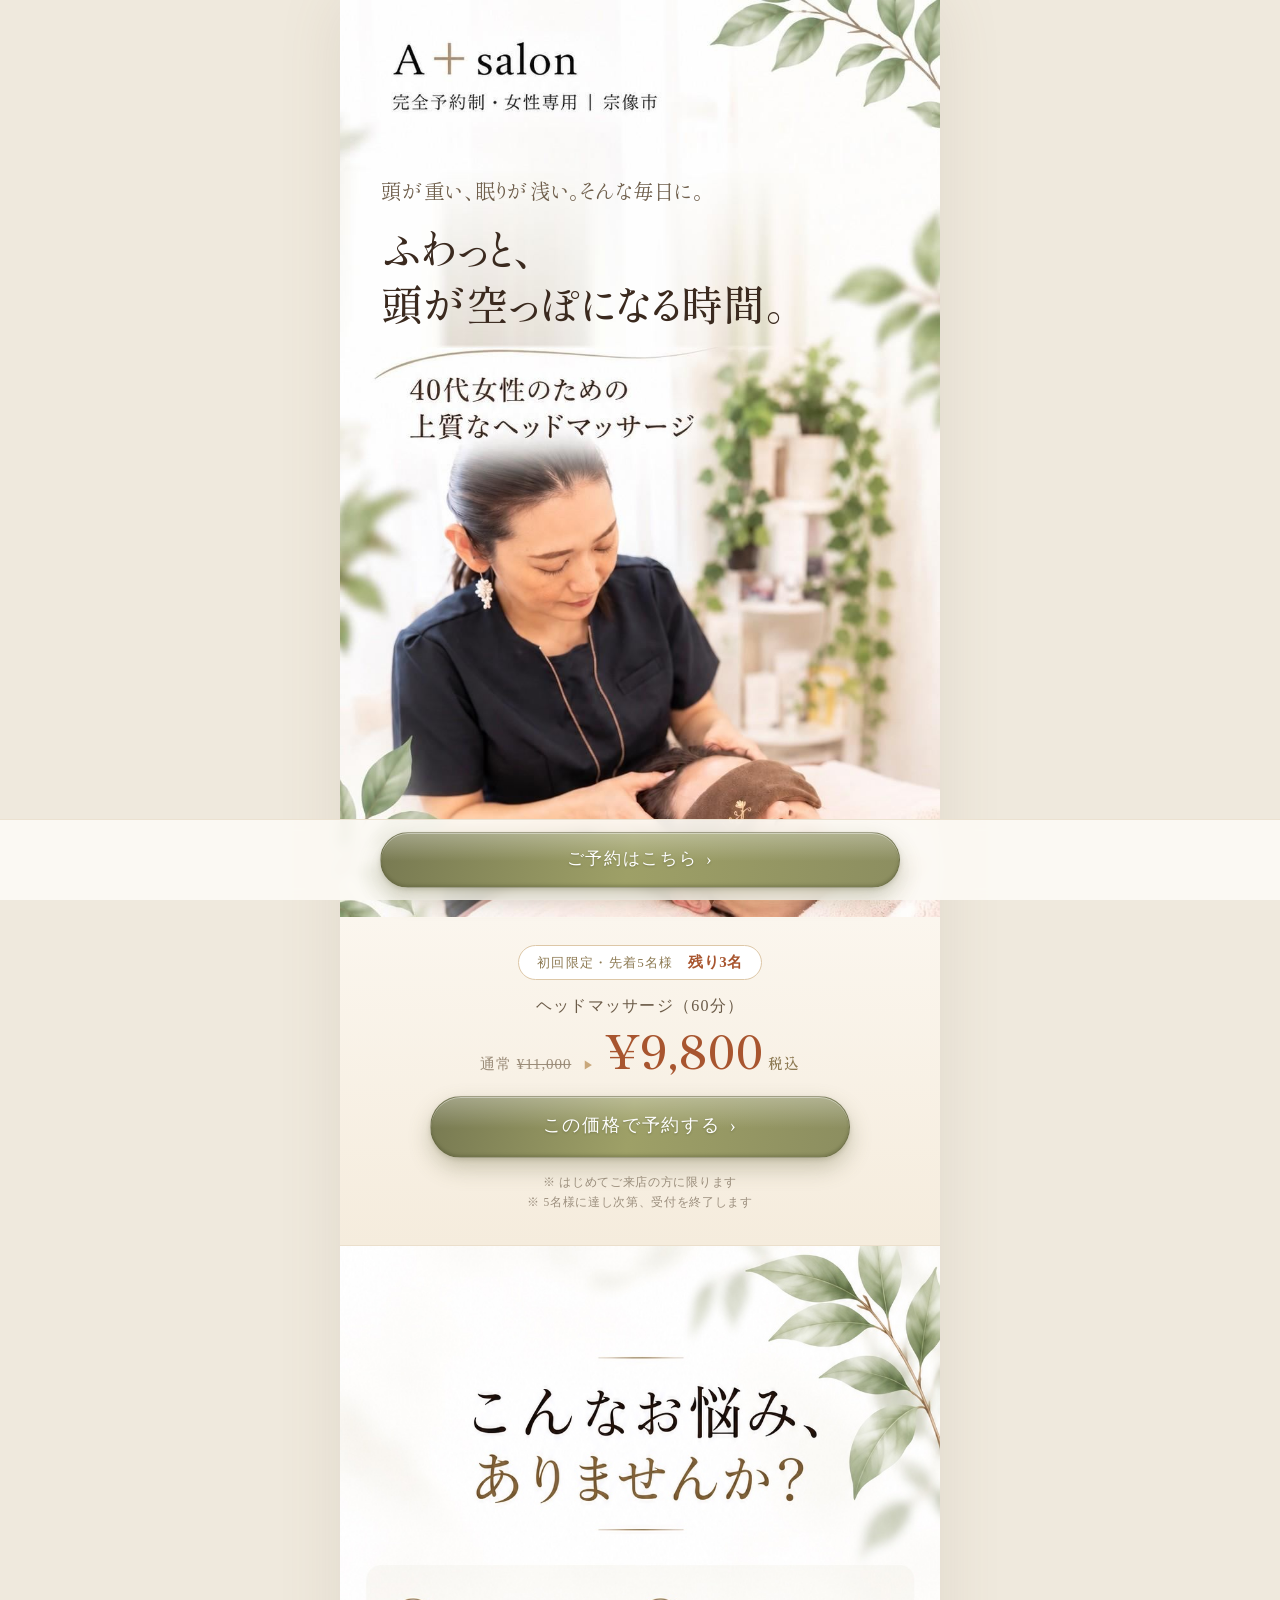
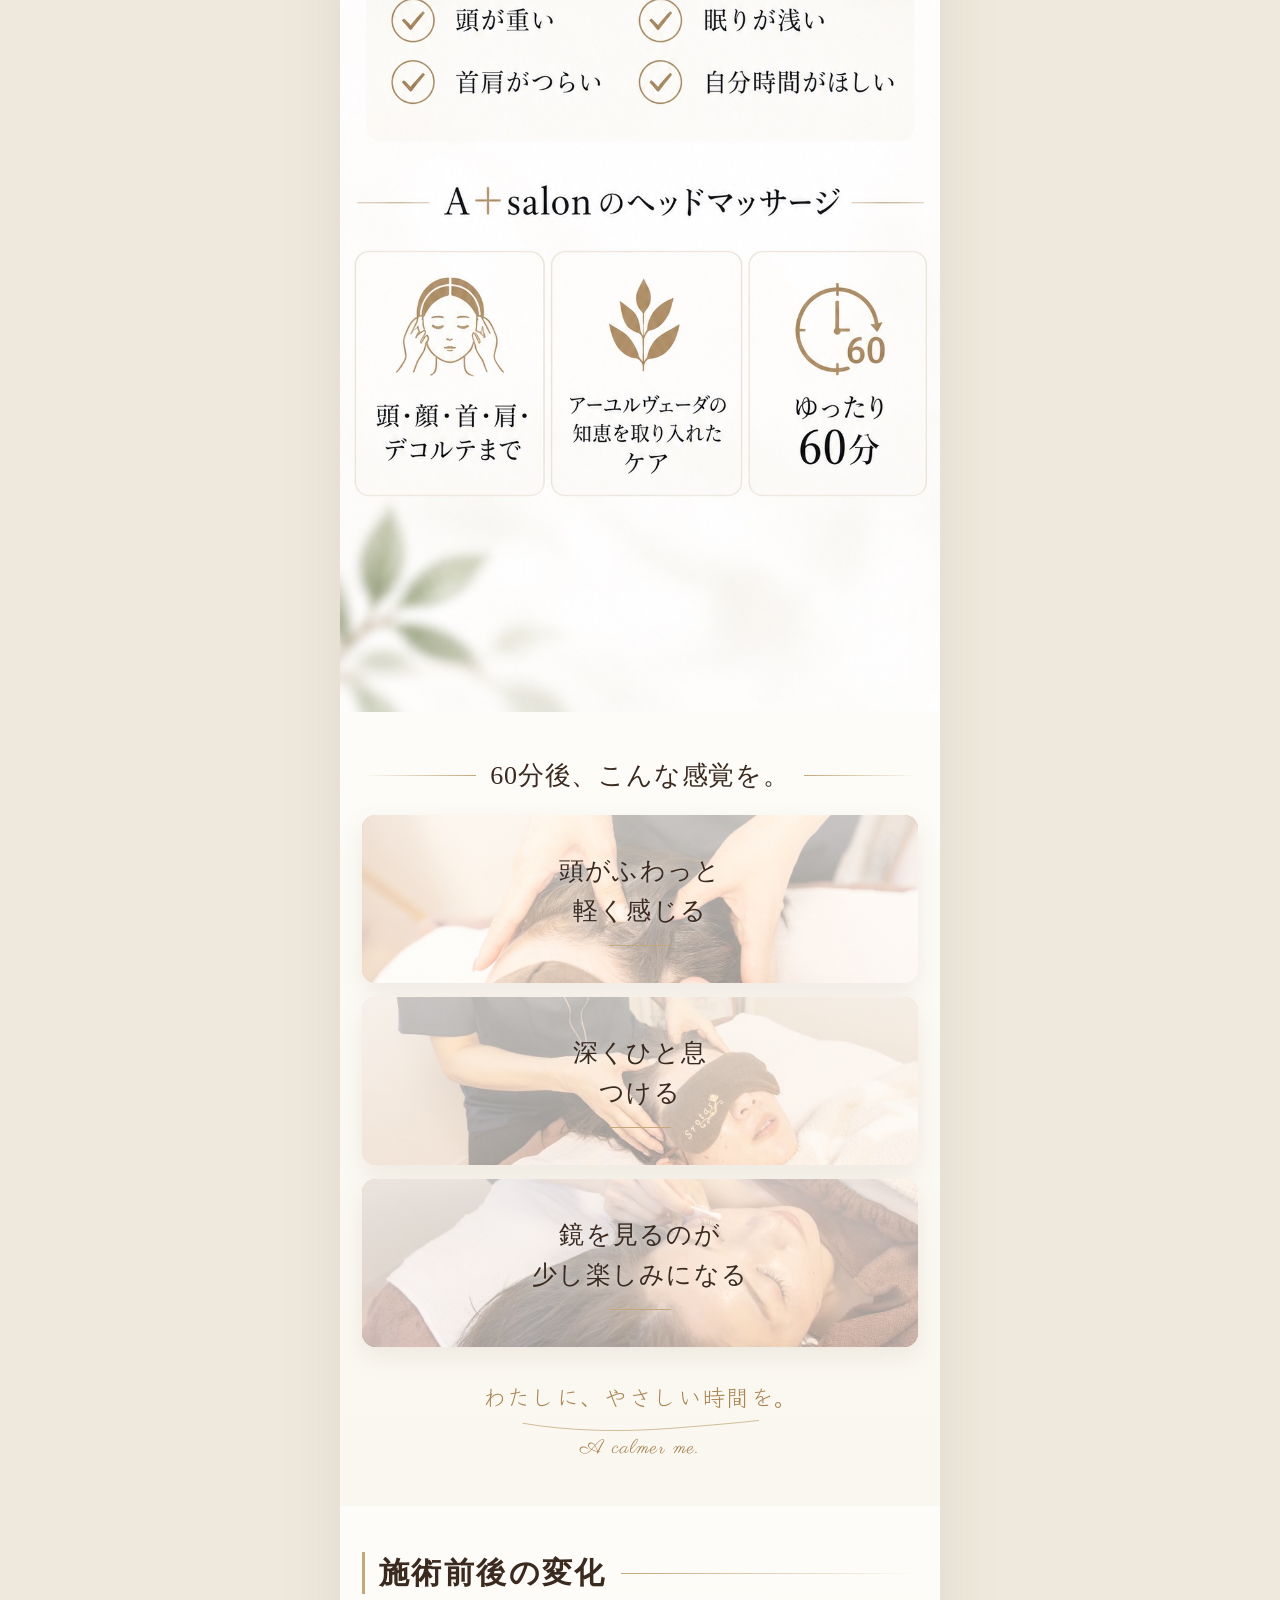
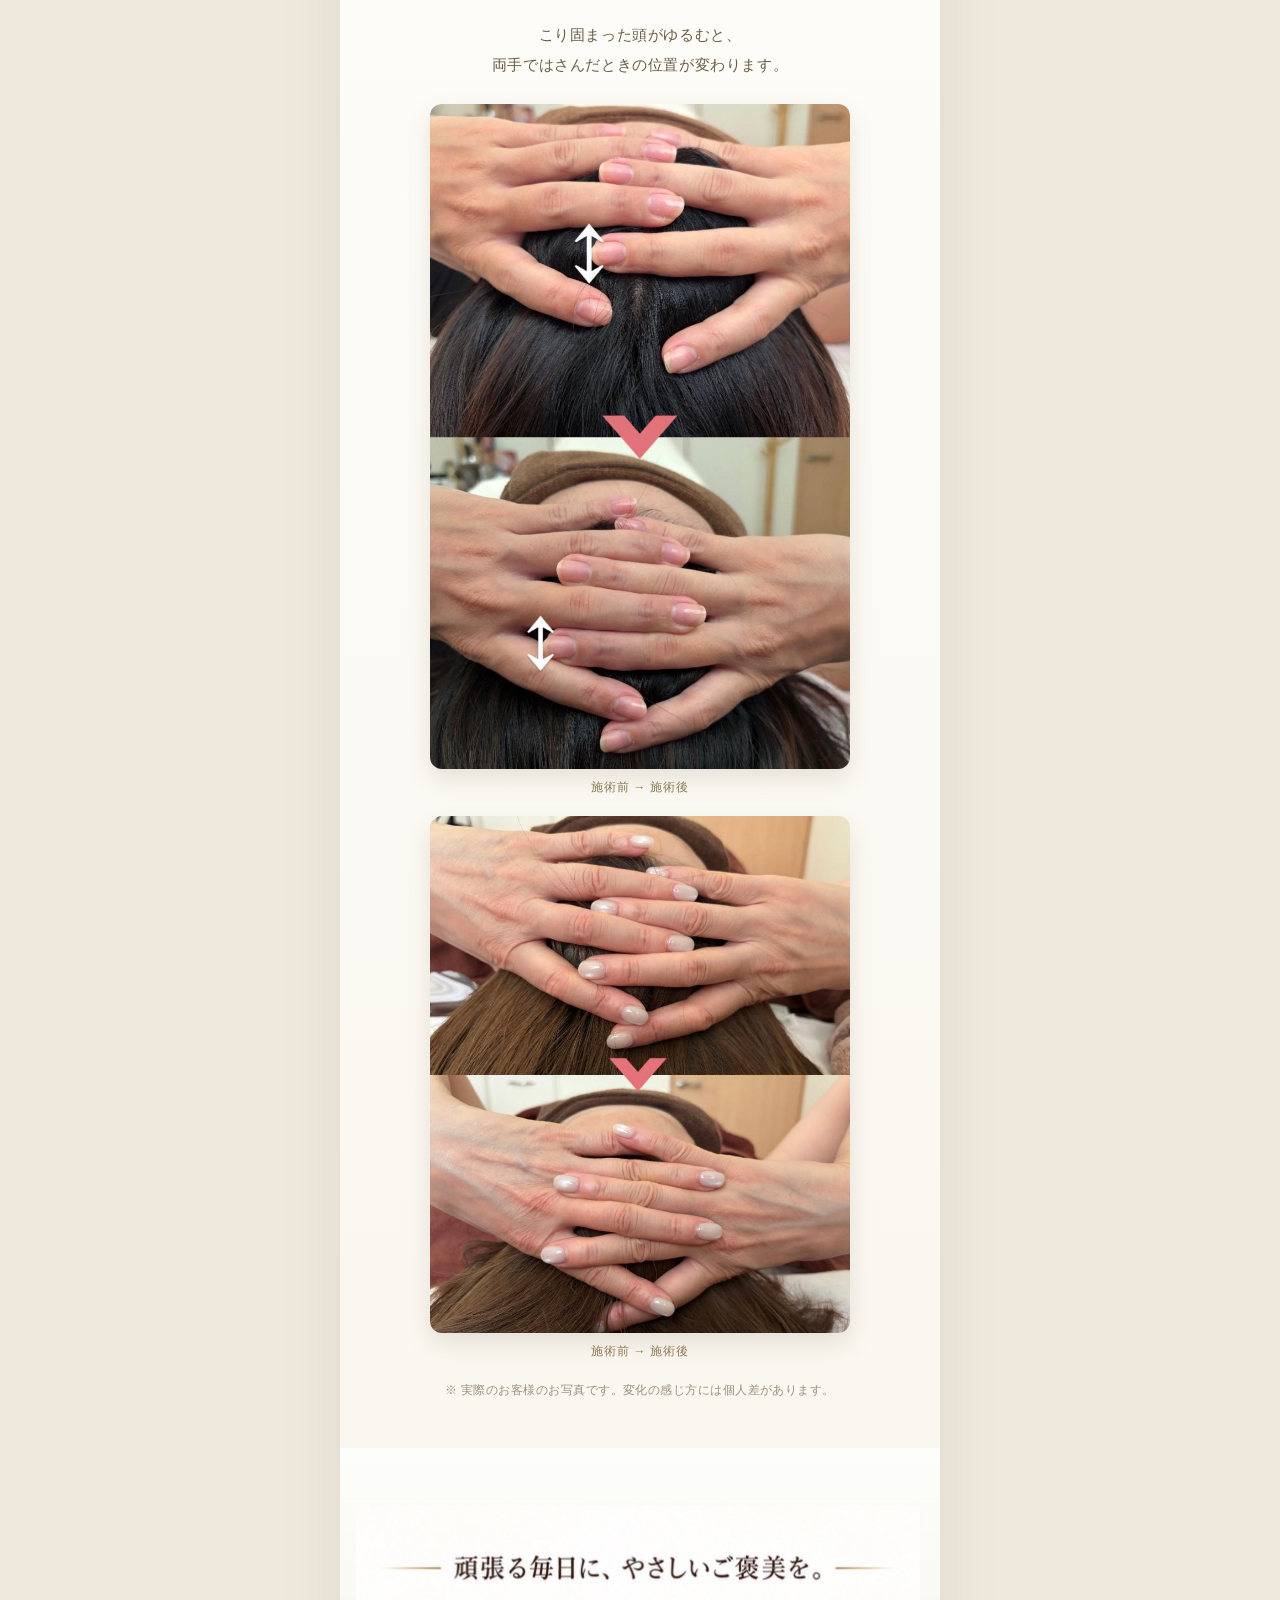
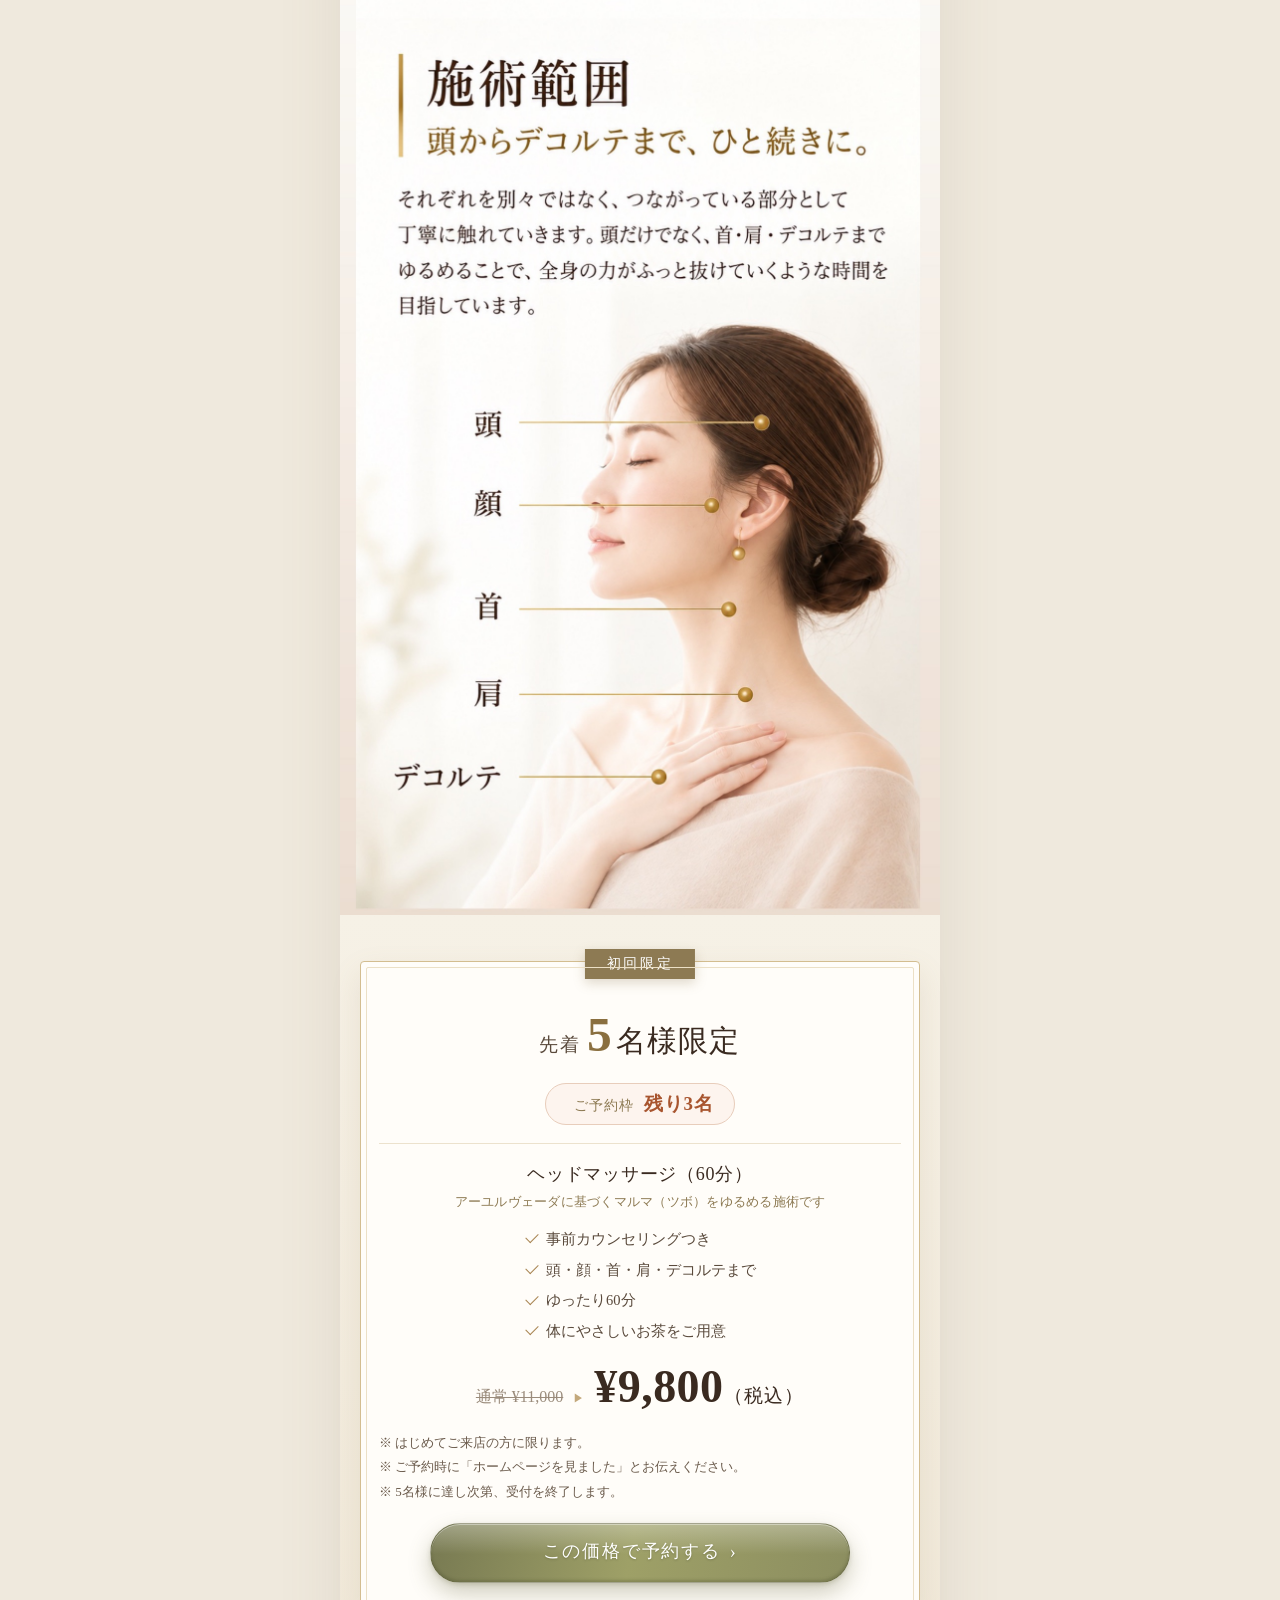
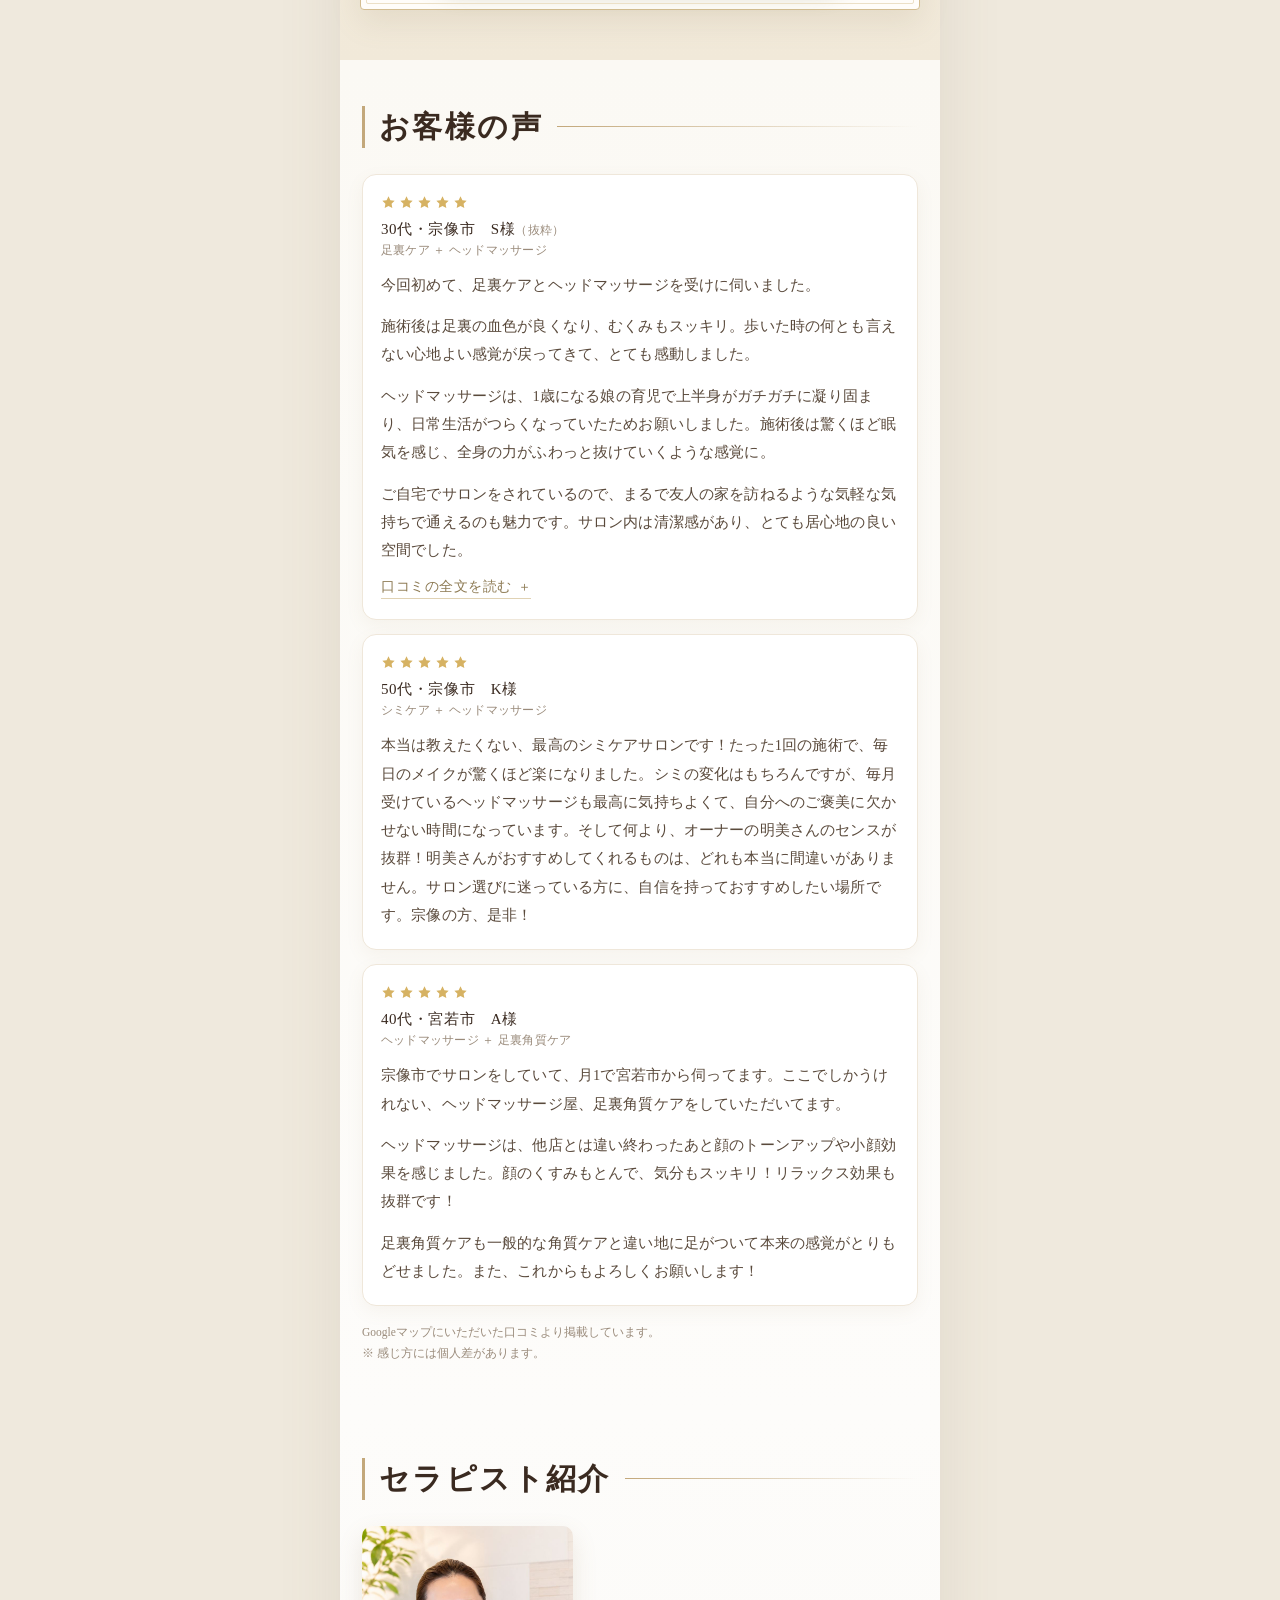
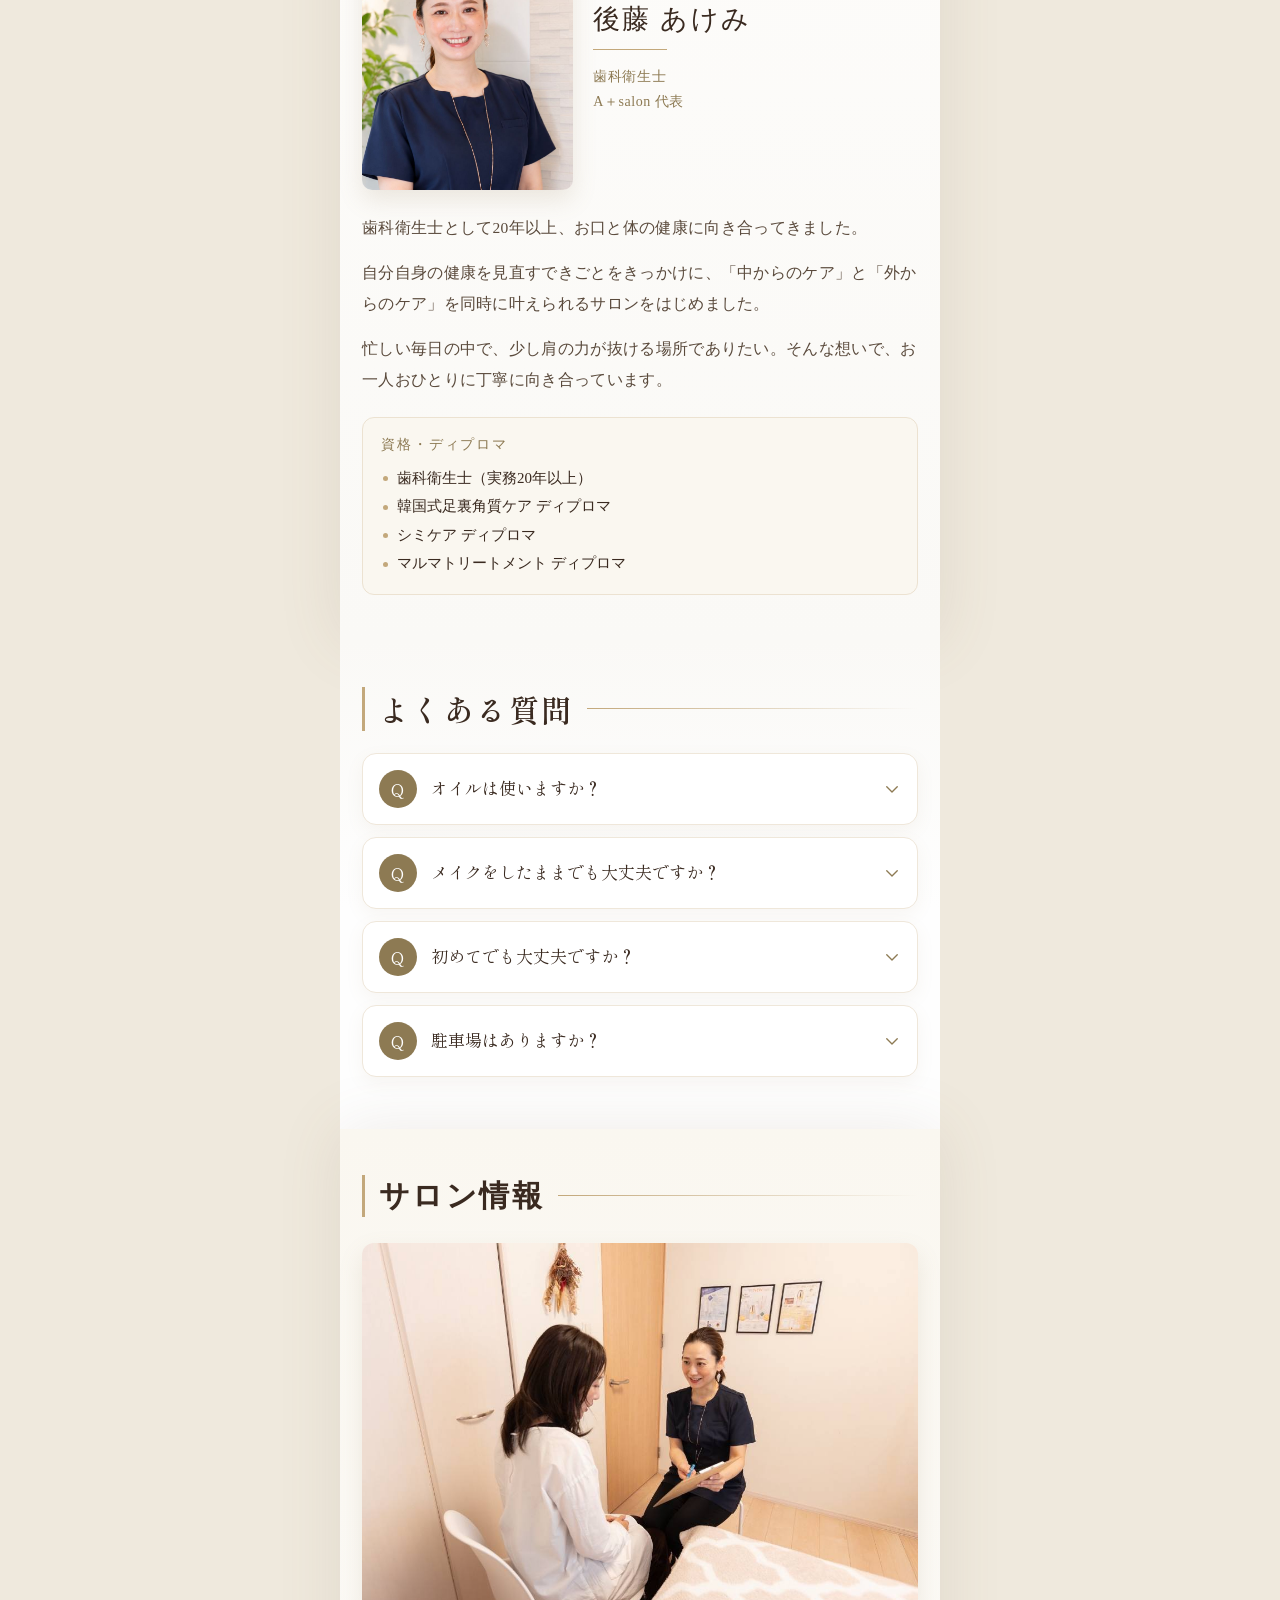
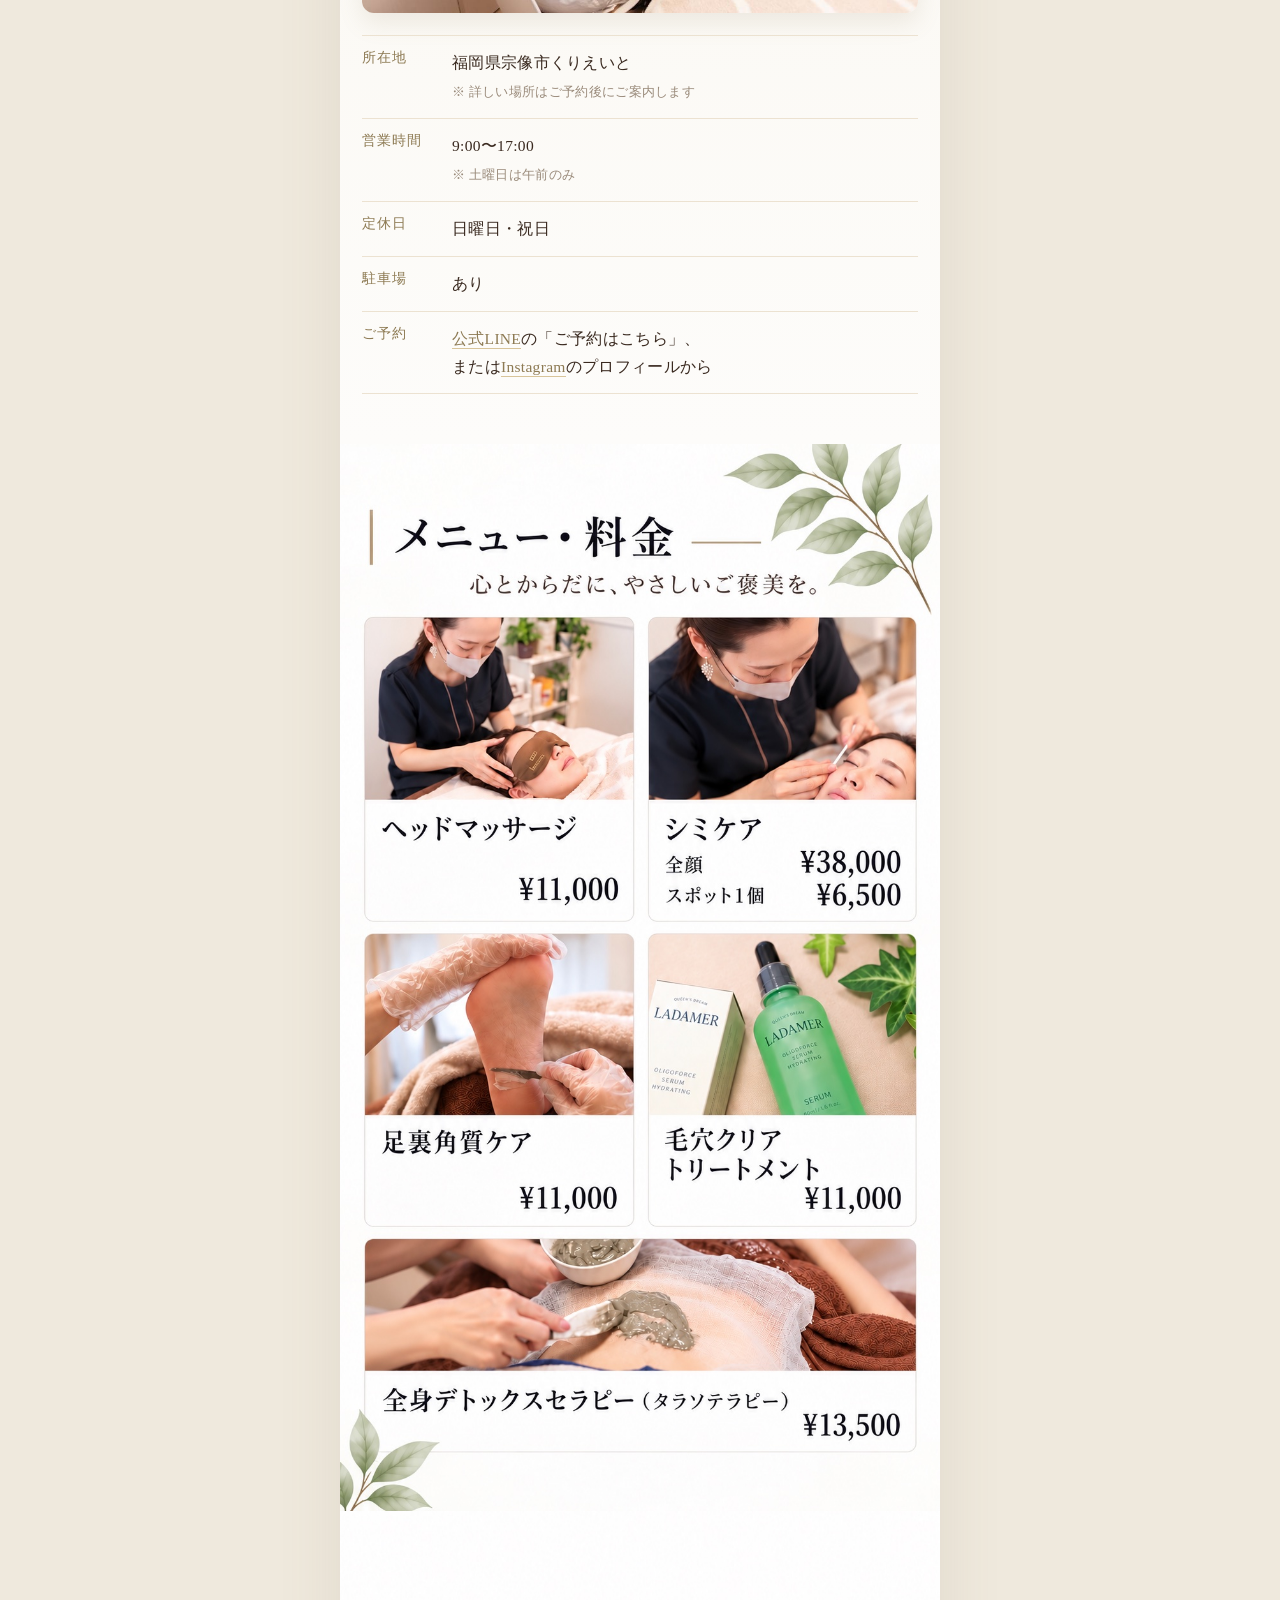
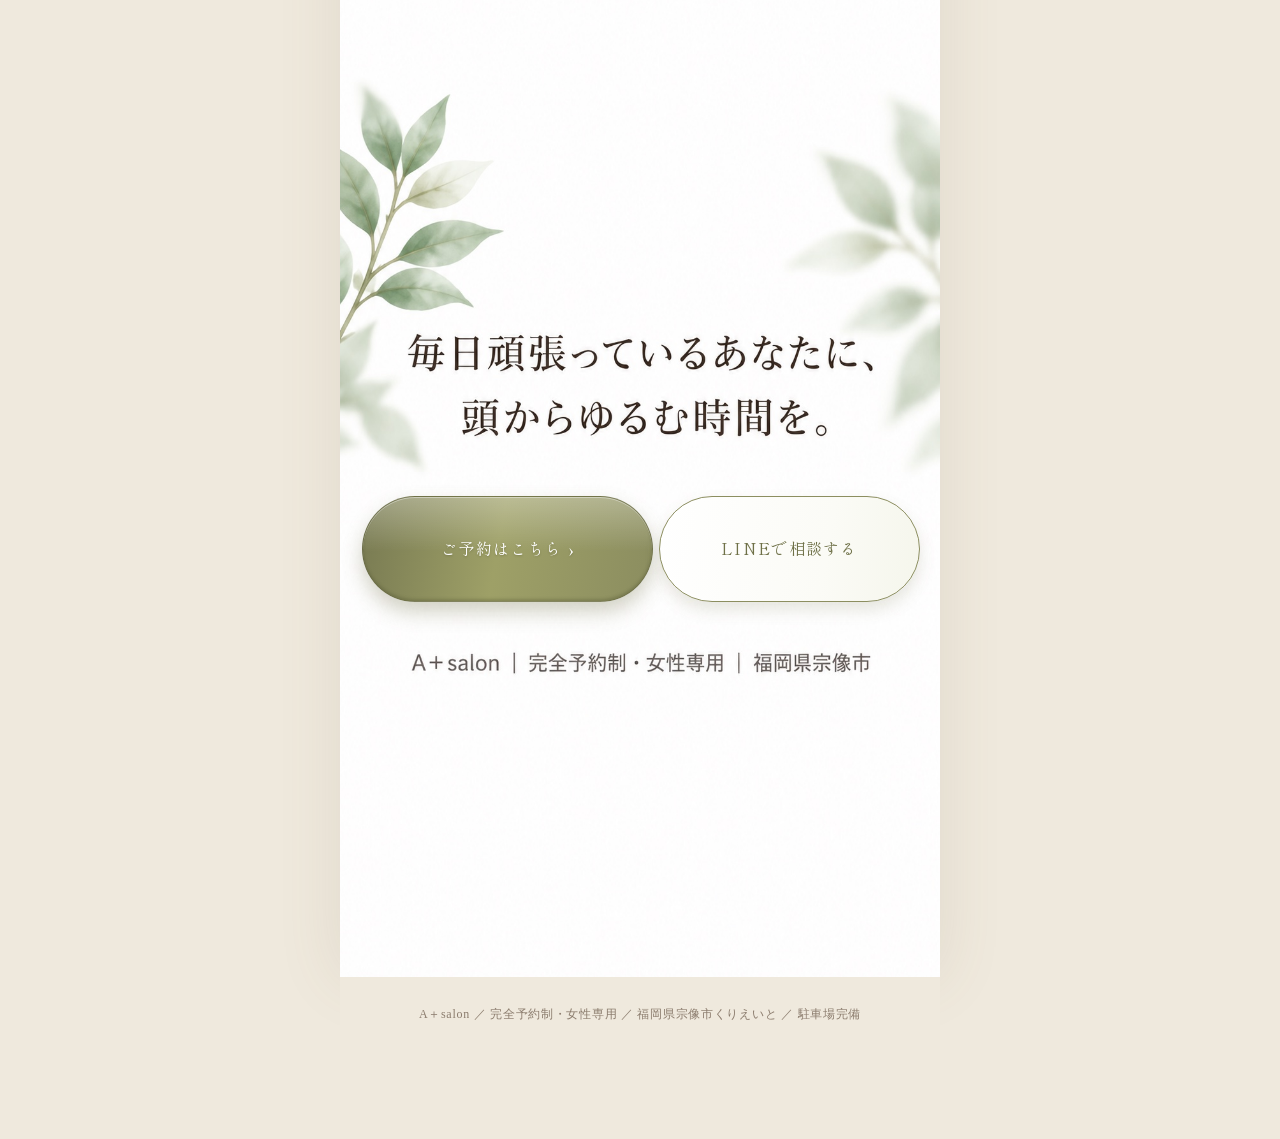
==== commit 81c4fa13: "1枚目のキャッチの上に小さなリード文を追加 「頭が重い、眠りが浅い。そんな毎日に。」を小さめの文字で置き、 その下に大きく「ふわっと、頭が空っぽになる時間。」を表示する二段構えに。  Co-Autho" ====
--- a/index.html
+++ b/index.html
@@ -628,15 +628,26 @@
   .lp__hero-copy{
     position:absolute;
     left:6.8%;
-    top:21.6%;
+    top:19.0%;
     margin:0;
     font-family:"Shippori Mincho","Hiragino Mincho ProN","Yu Mincho",serif;
+    font-feature-settings:"palt" 1;
+    color:#3b2a1f;
+  }
+  .lp__hero-lead{
+    display:block;
+    margin-bottom:.7em;
+    font-size:min(3.4vw,20.4px);
+    line-height:1.6;
+    letter-spacing:.06em;
+    color:#6f5f4c;
+  }
+  .lp__hero-main{
+    display:block;
     font-weight:500;
     font-size:min(7.0vw,42px);
     line-height:1.3;
     letter-spacing:0;
-    font-feature-settings:"palt" 1;
-    color:#3b2a1f;
   }
 
   /* ファーストビュー直下：ページ上部で見せる予約ボタンはここ1つだけ */
@@ -988,7 +999,10 @@
   <!-- 1枚目：ファーストビュー（キャッチコピーは下の .lp__hero-copy の文字を書き換えてください） -->
   <div class="lp__hero">
     <img src="assets/images/lp-01.jpg" alt="A＋salon／ふわっと、頭が空っぽになる時間。40代女性のための上質なヘッドマッサージ（完全予約制・女性専用／宗像市）">
-    <p class="lp__hero-copy">ふわっと、<br>頭が空っぽになる時間。</p>
+    <div class="lp__hero-copy">
+      <span class="lp__hero-lead">頭が重い、眠りが浅い。そんな毎日に。</span>
+      <span class="lp__hero-main">ふわっと、<br>頭が空っぽになる時間。</span>
+    </div>
   </div>
 
   <!-- ページ上部に出す予約ボタンは、この1つだけにしています -->
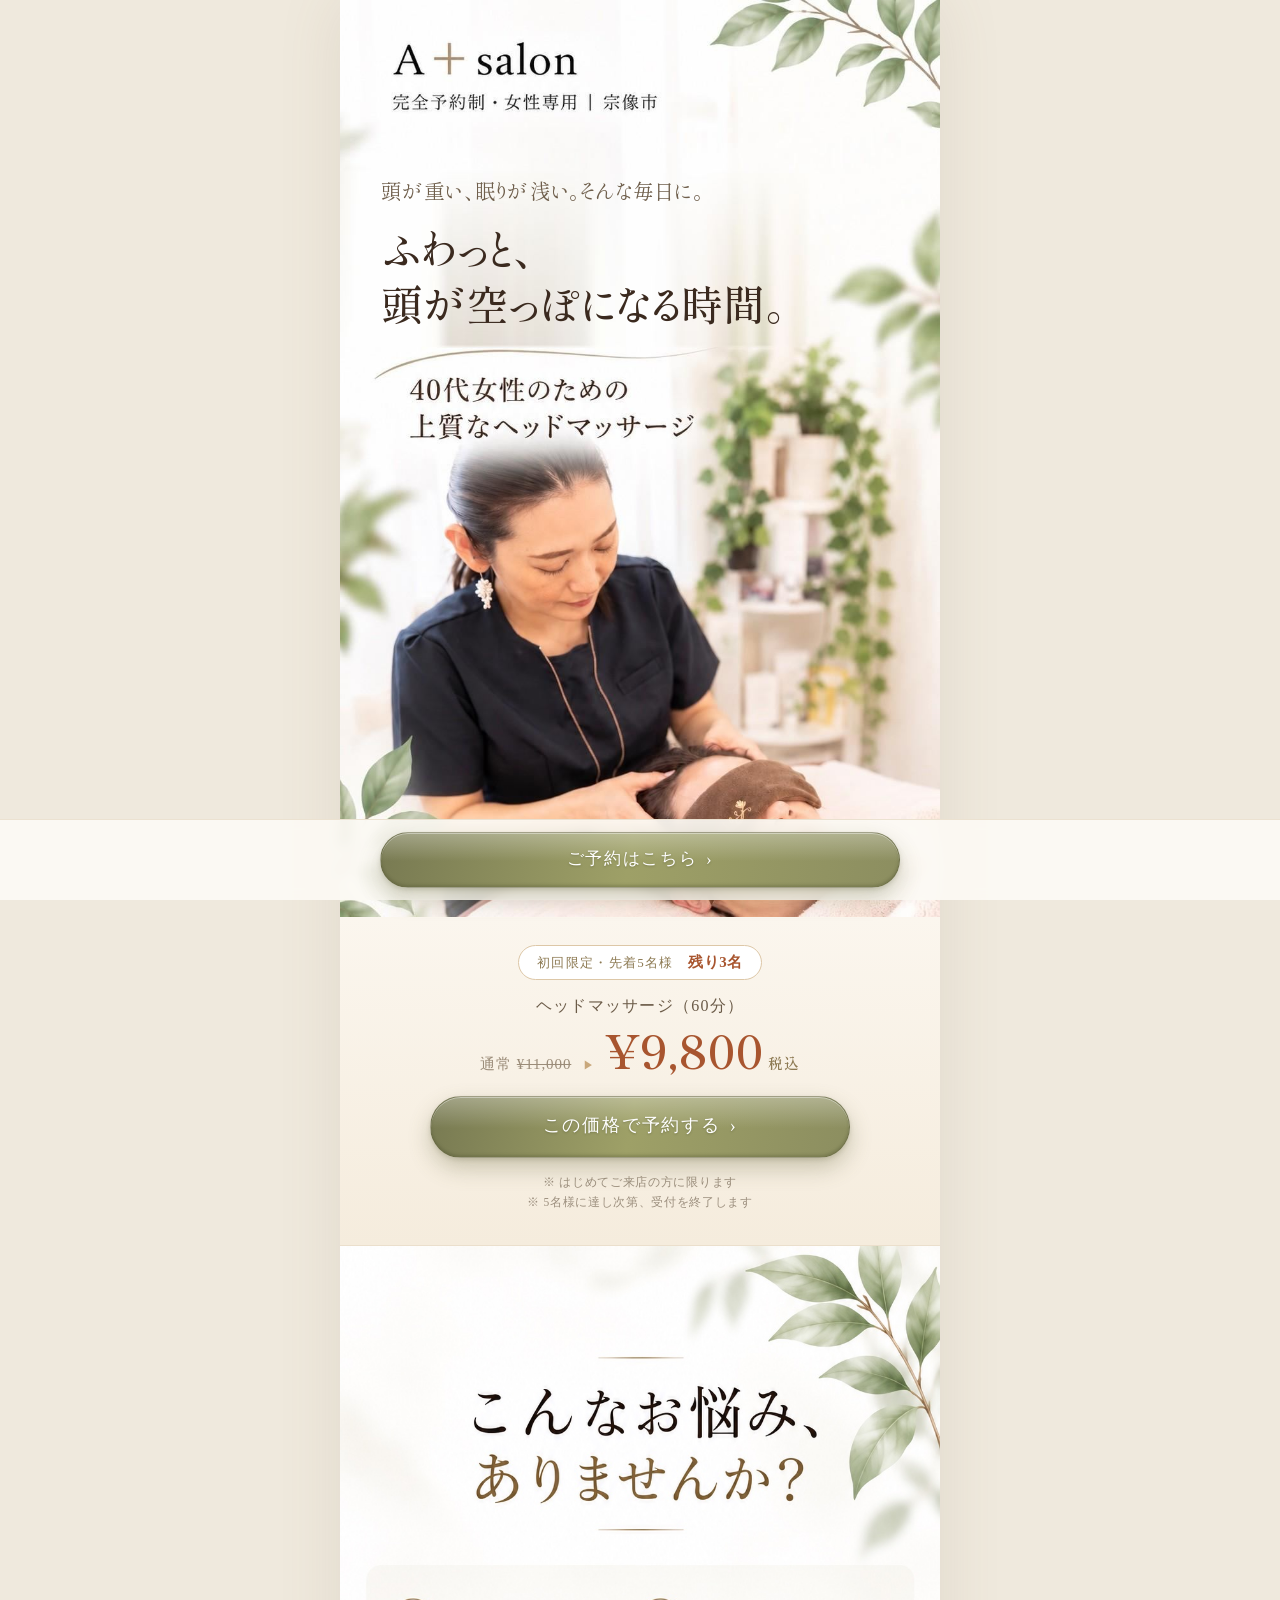
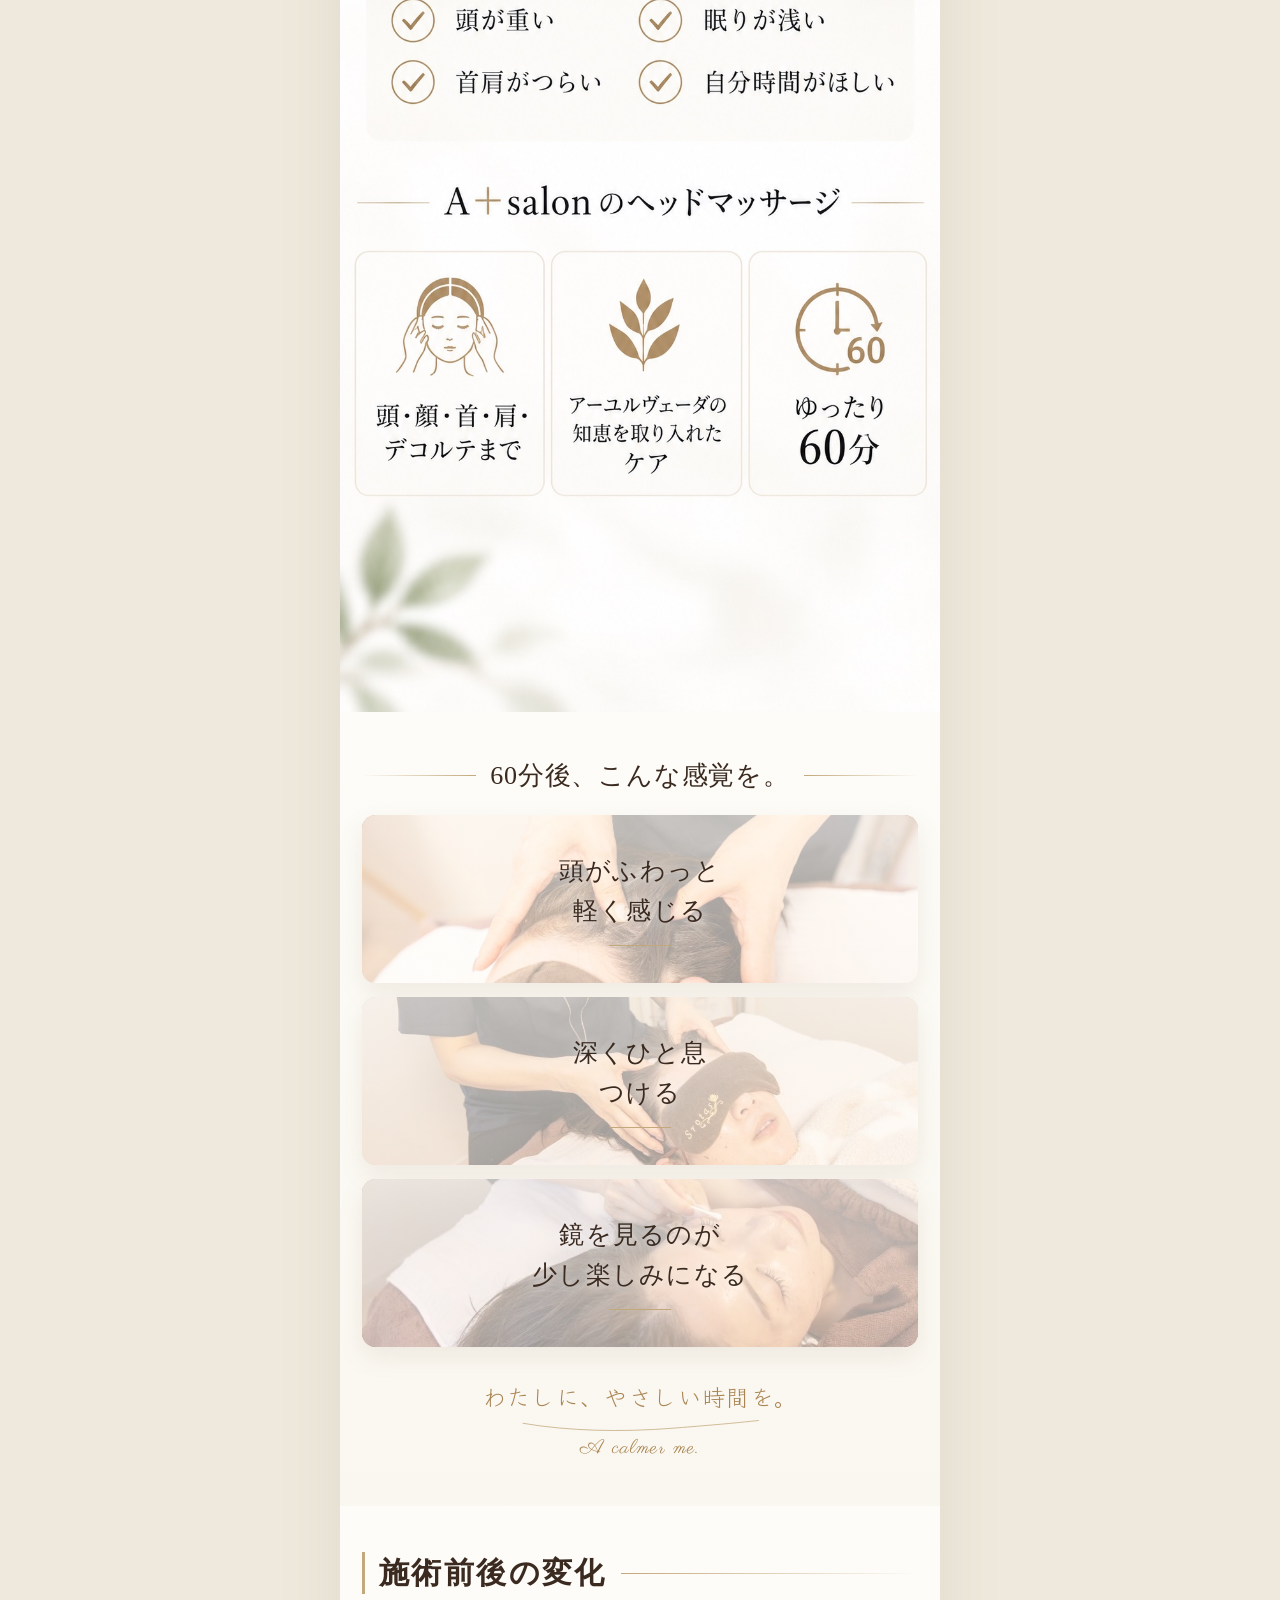
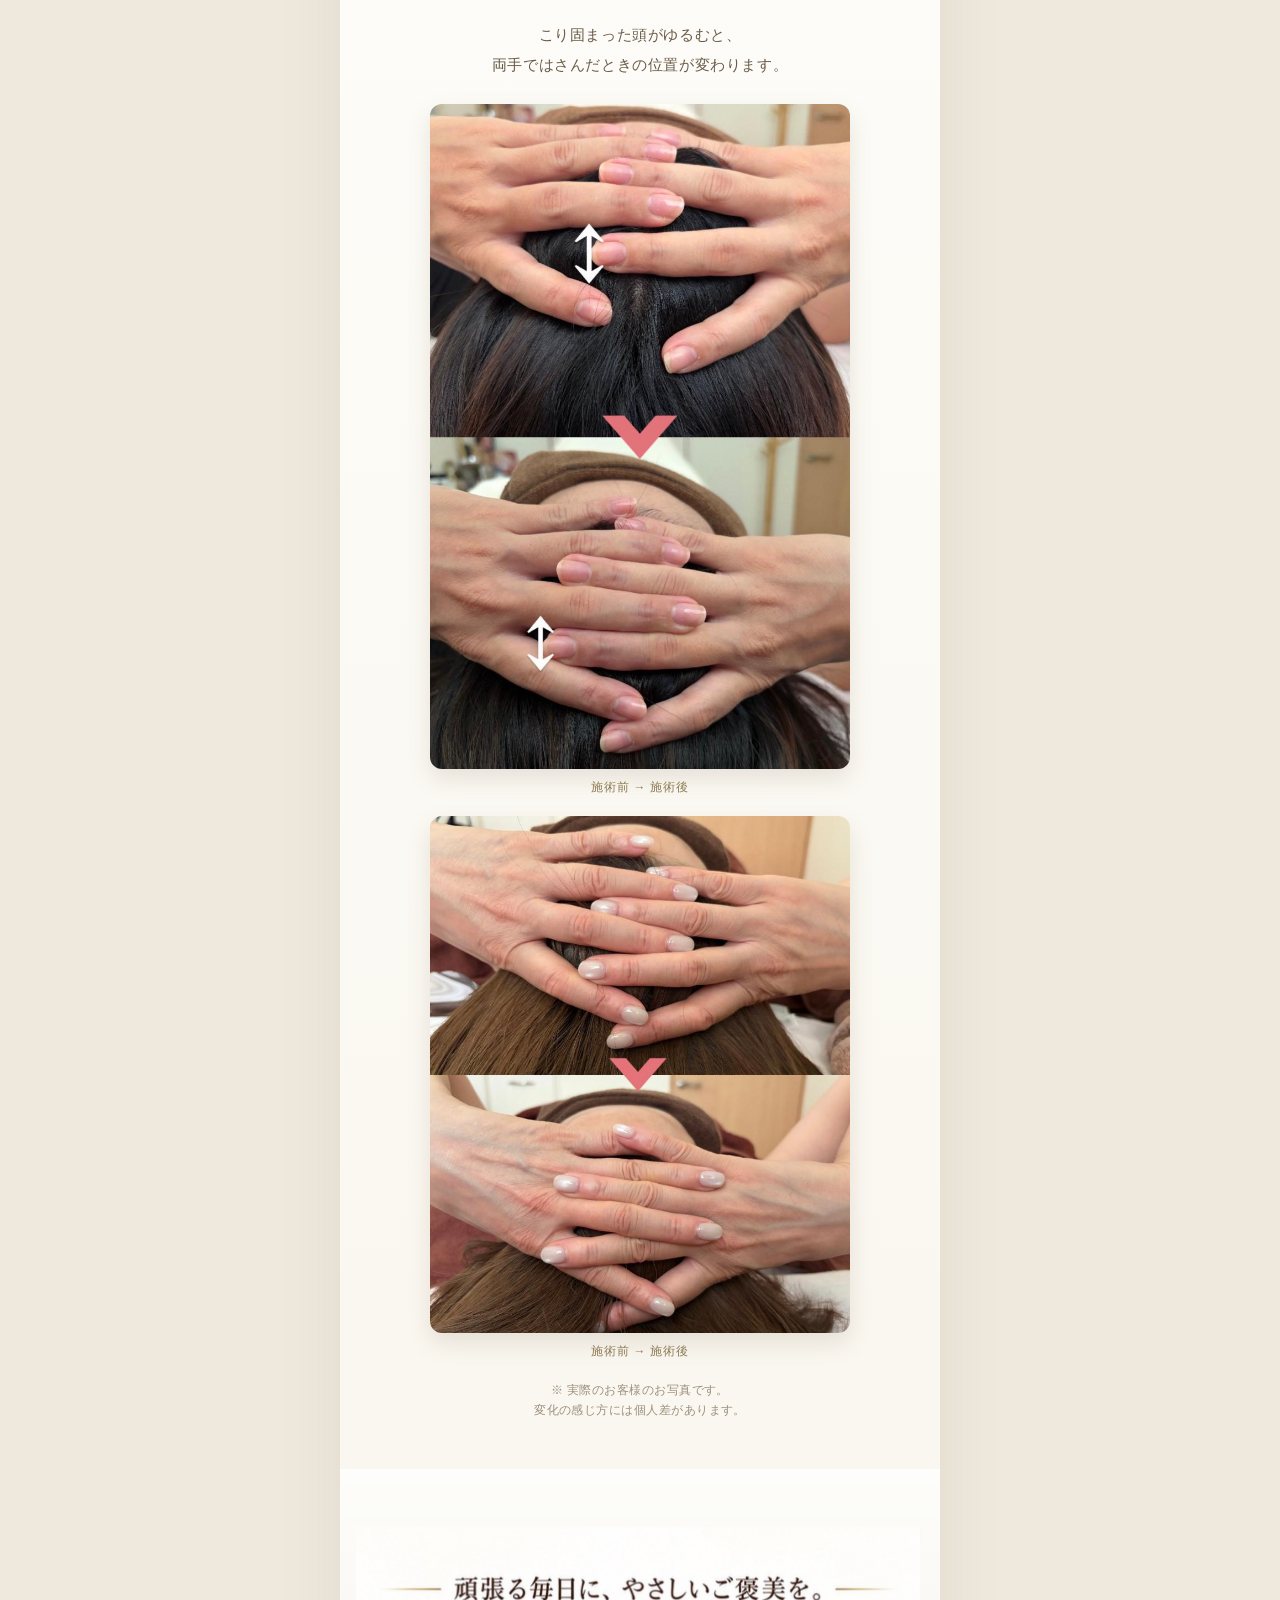
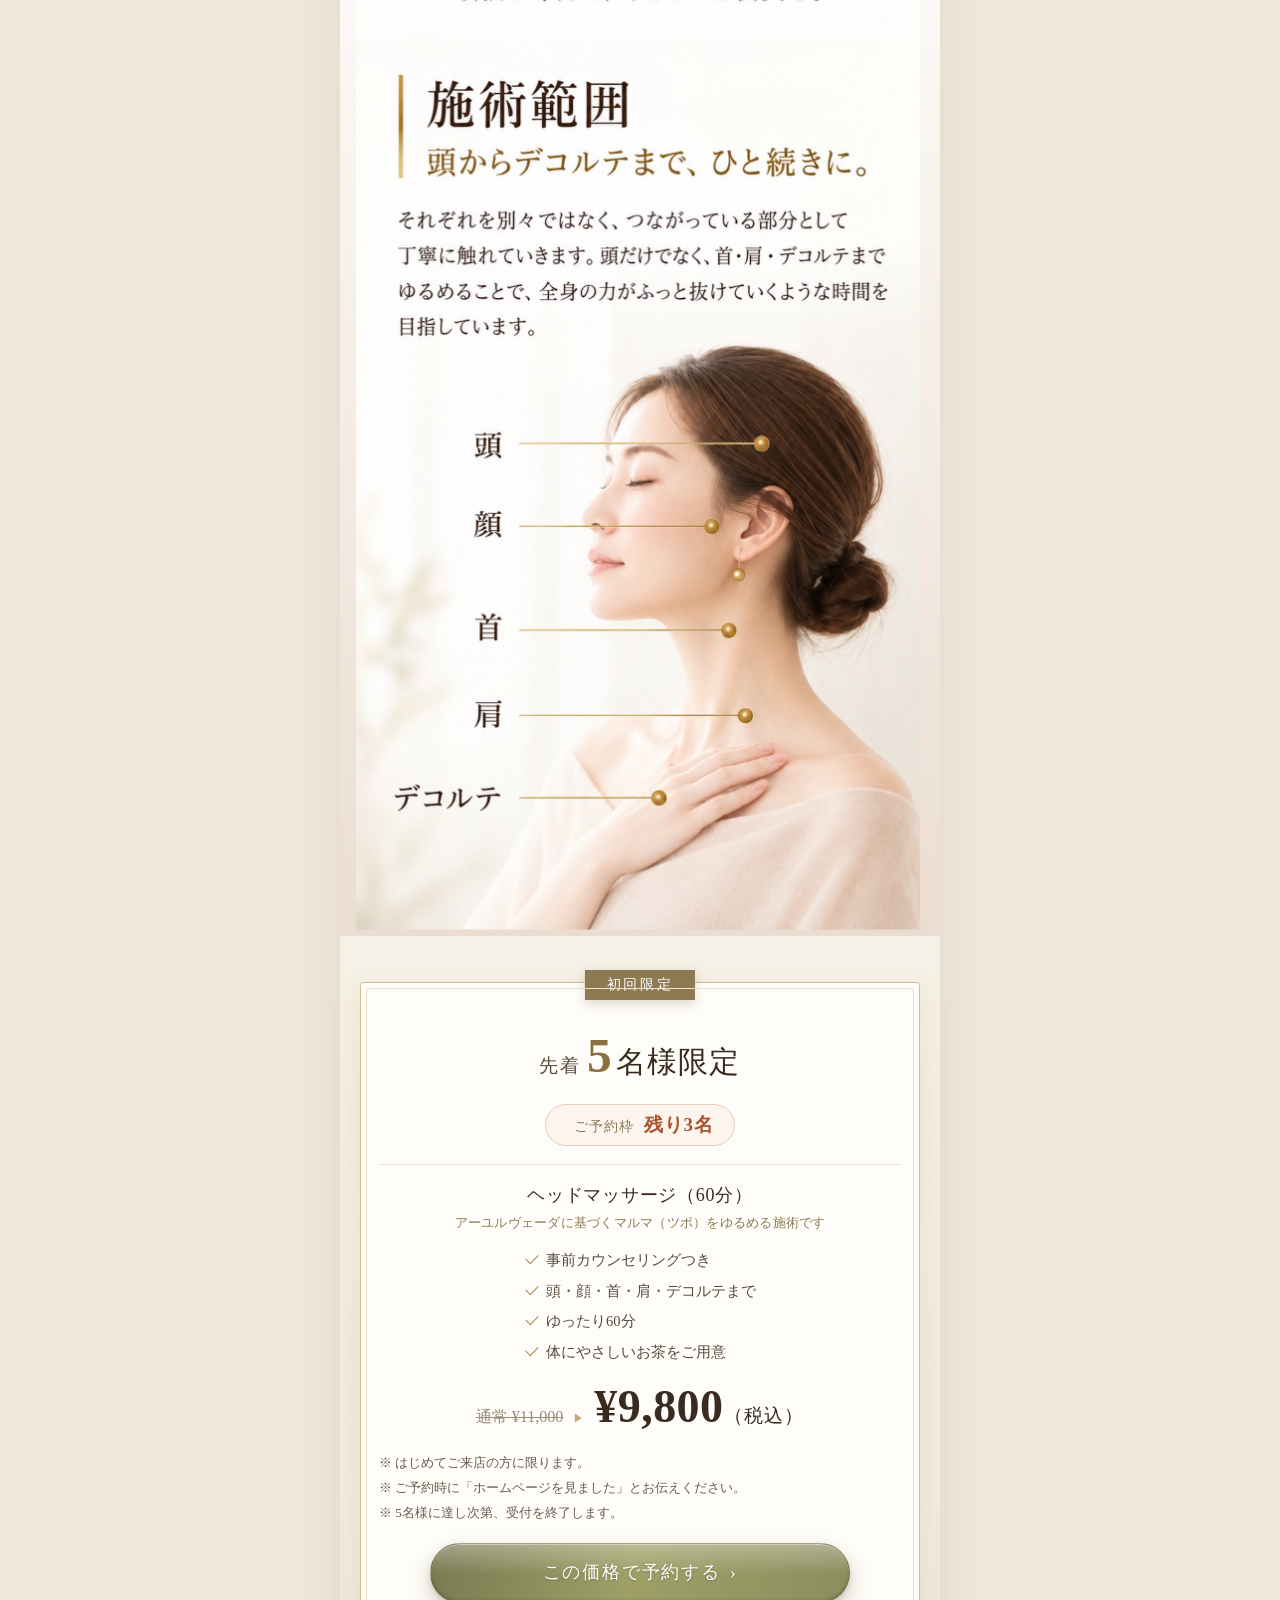
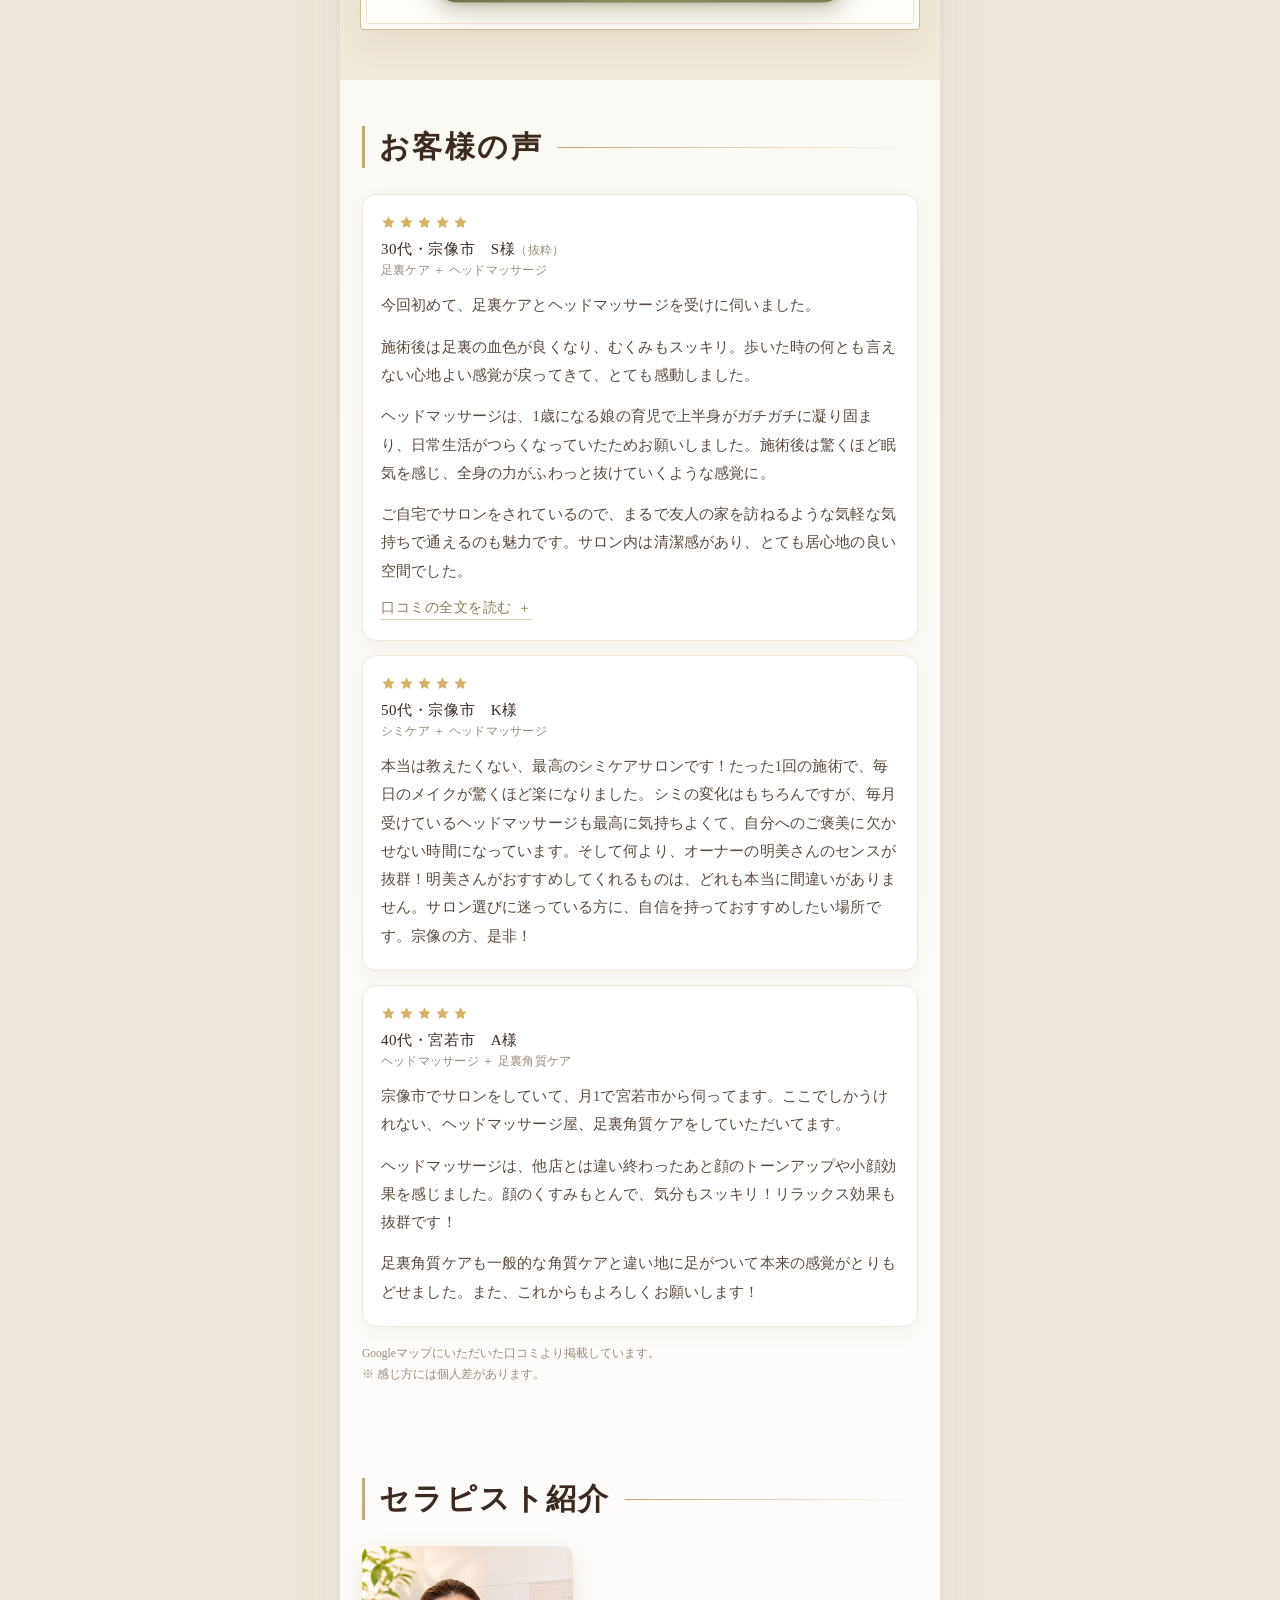
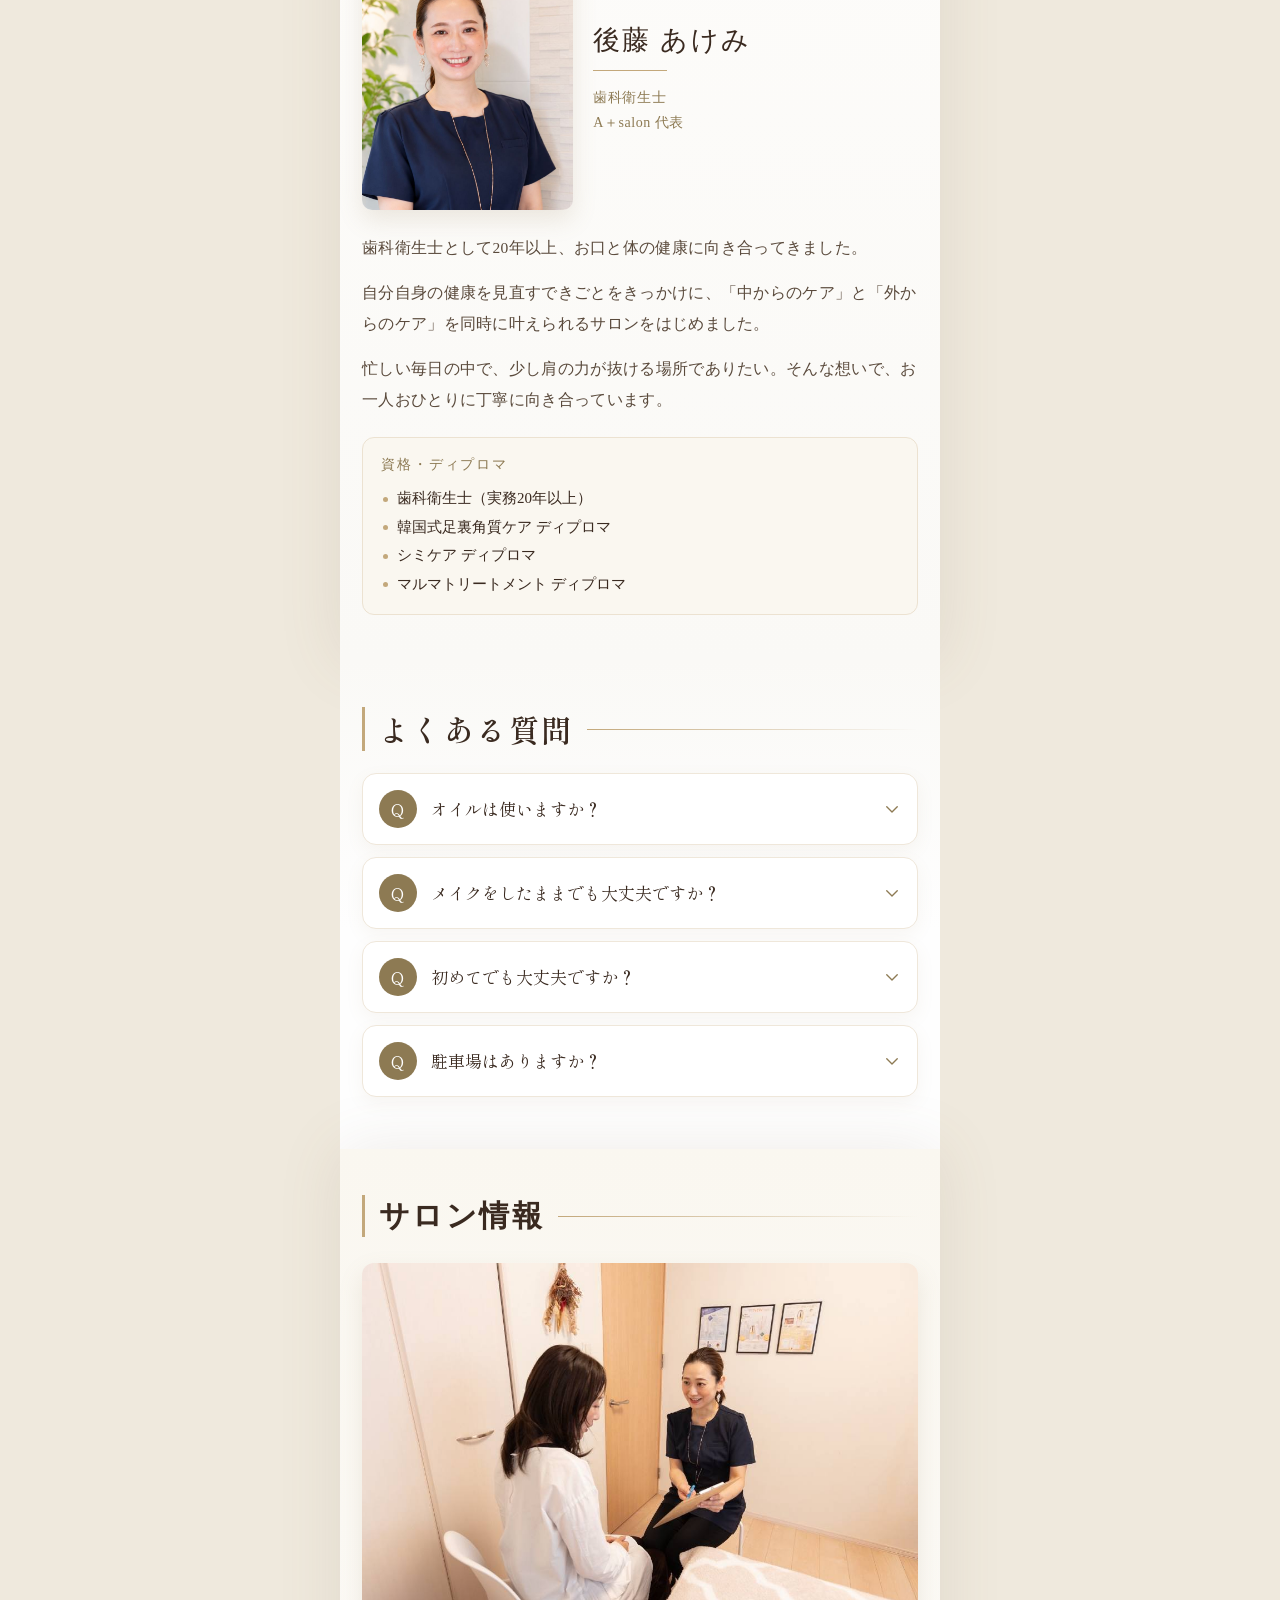
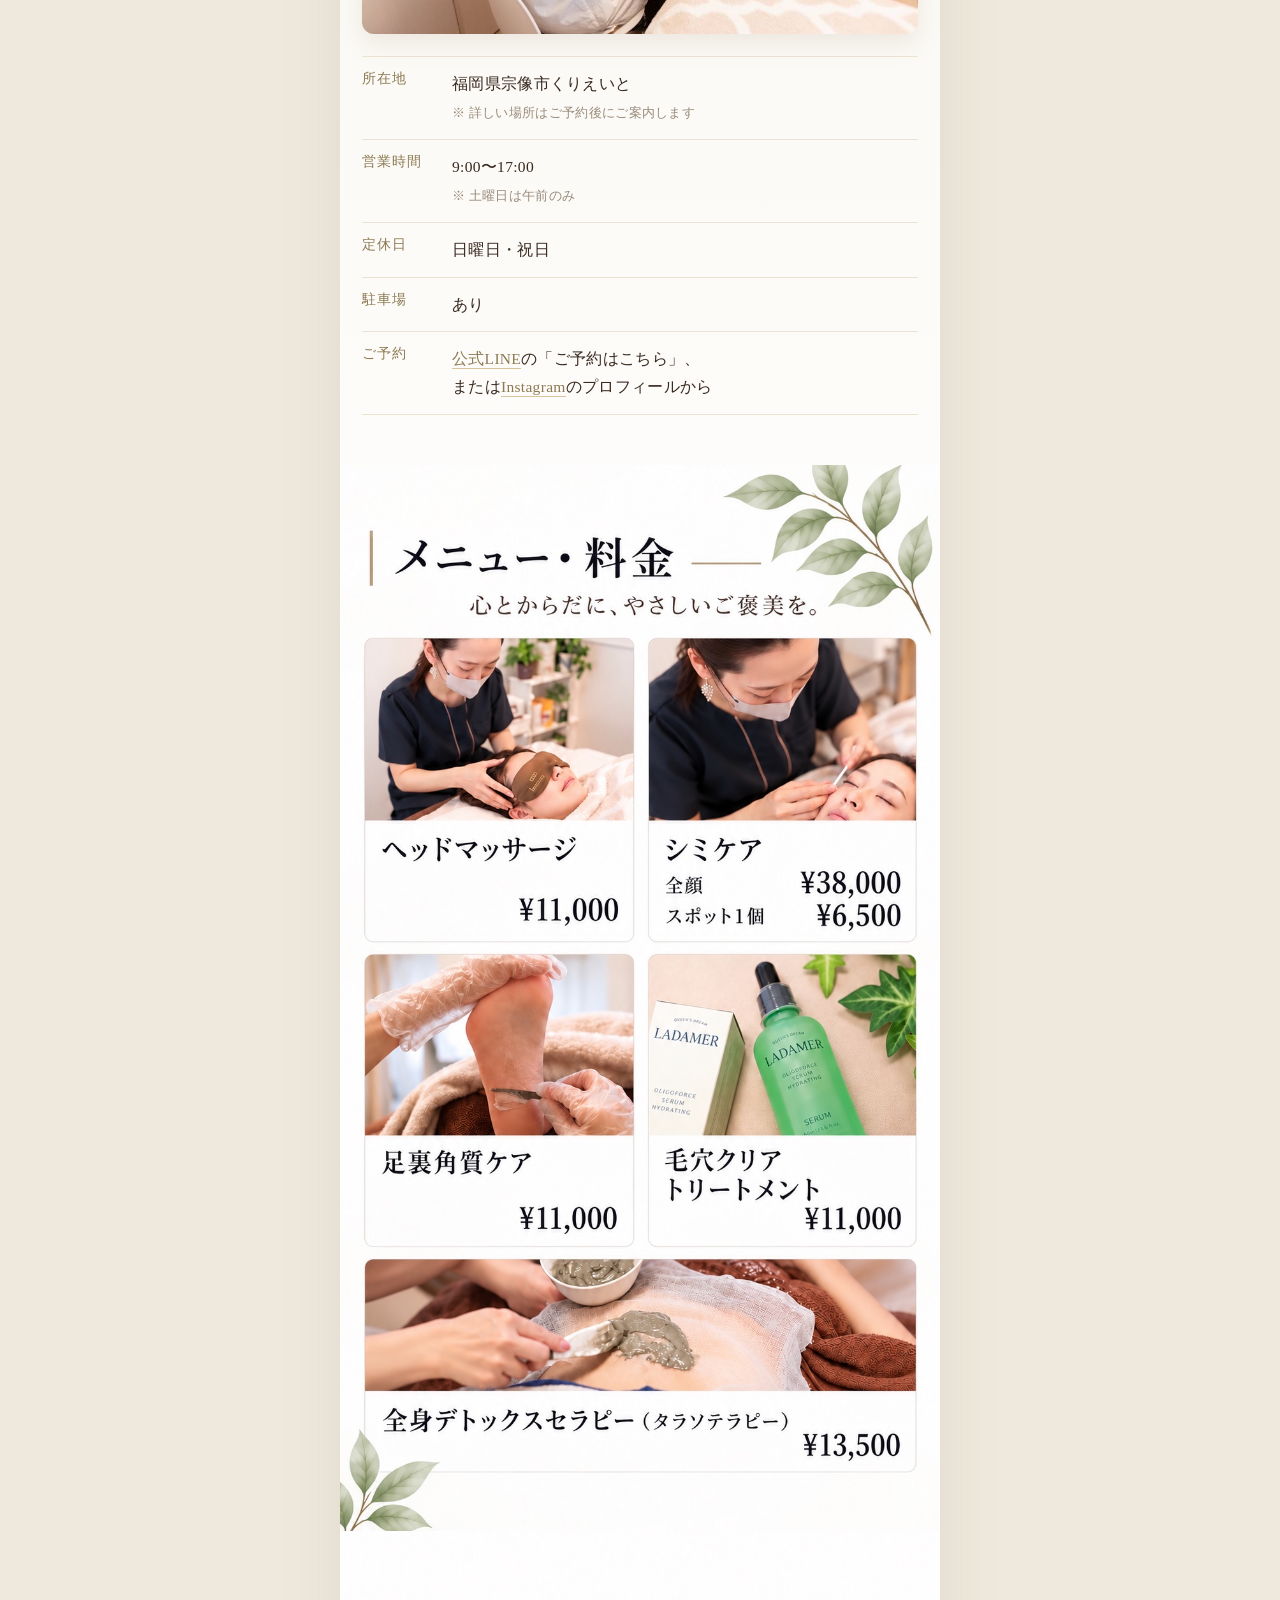
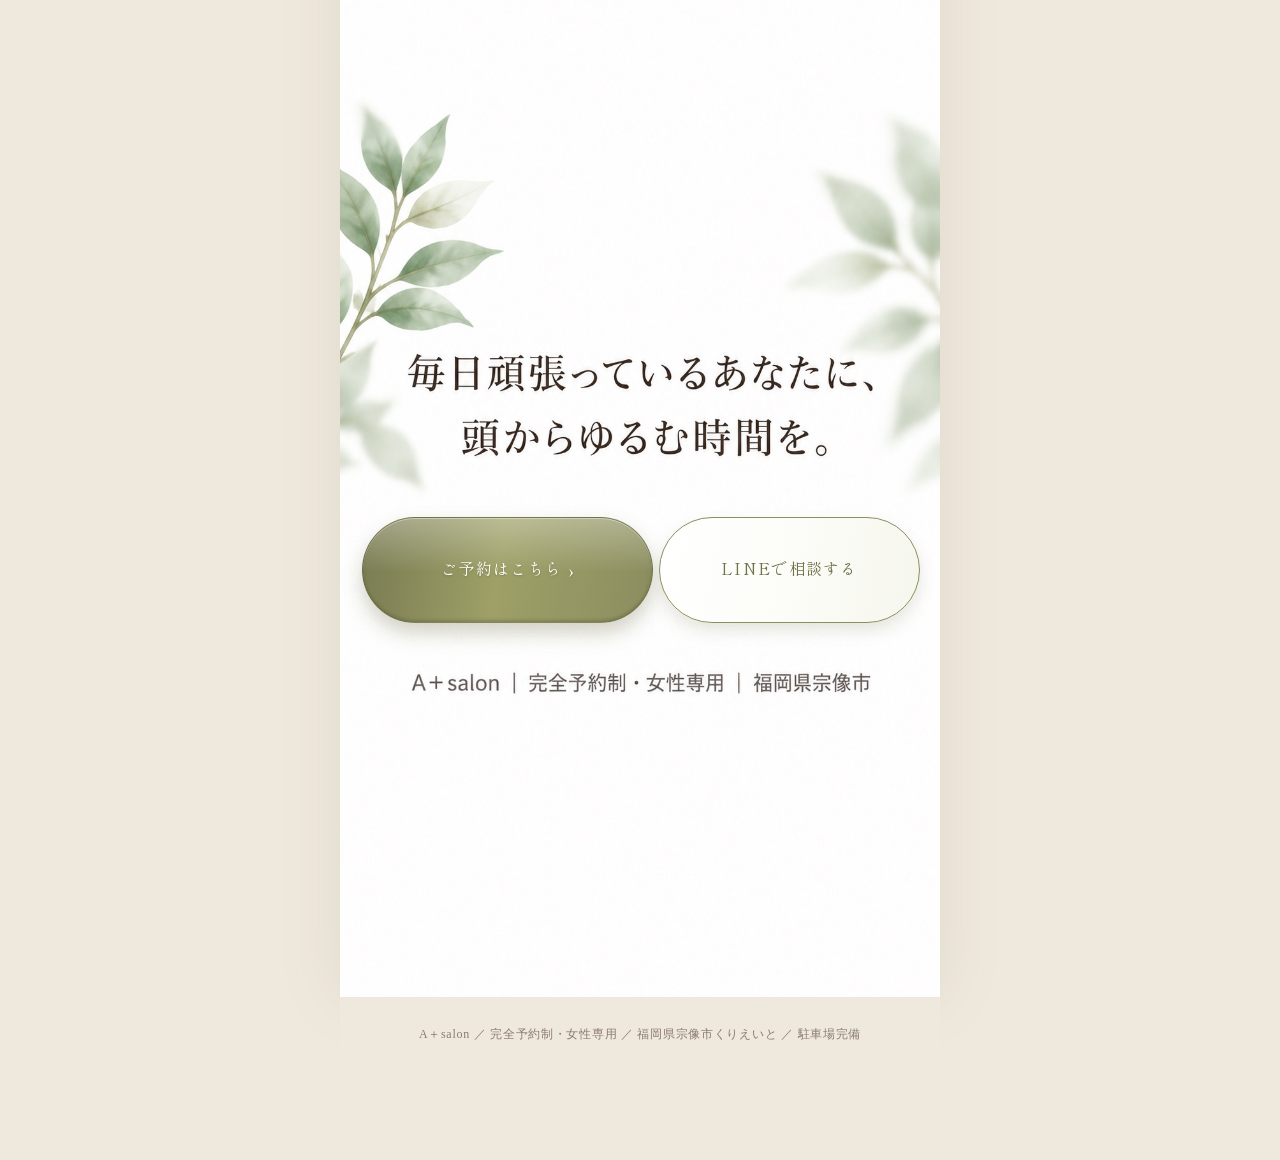
==== commit 55d013d1: "施術前後セクションの注記を2行に改行して読みやすく 「※ 実際のお客様のお写真です。」で改行し、末尾の2文字だけが 次の行に落ちる状態を解消。  Co-Authored-By: Claude Opus" ====
--- a/index.html
+++ b/index.html
@@ -1055,7 +1055,7 @@
       <img src="assets/images/before-after-02.jpg" alt="別のお客様の施術前と施術後の比較。両手ではさんだ頭の幅が、施術後には狭くなっています。">
       <figcaption class="lp__ba-cap">施術前 → 施術後</figcaption>
     </figure>
-    <p class="lp__ba-note">※ 実際のお客様のお写真です。変化の感じ方には個人差があります。</p>
+    <p class="lp__ba-note">※ 実際のお客様のお写真です。<br>変化の感じ方には個人差があります。</p>
   </section>
   <img src="assets/images/lp-04.jpg" alt="施術範囲：頭からデコルテまで、ひと続きに。頭・顔・首・肩・デコルテを、つながっている部分として丁寧に触れていきます。">
 
